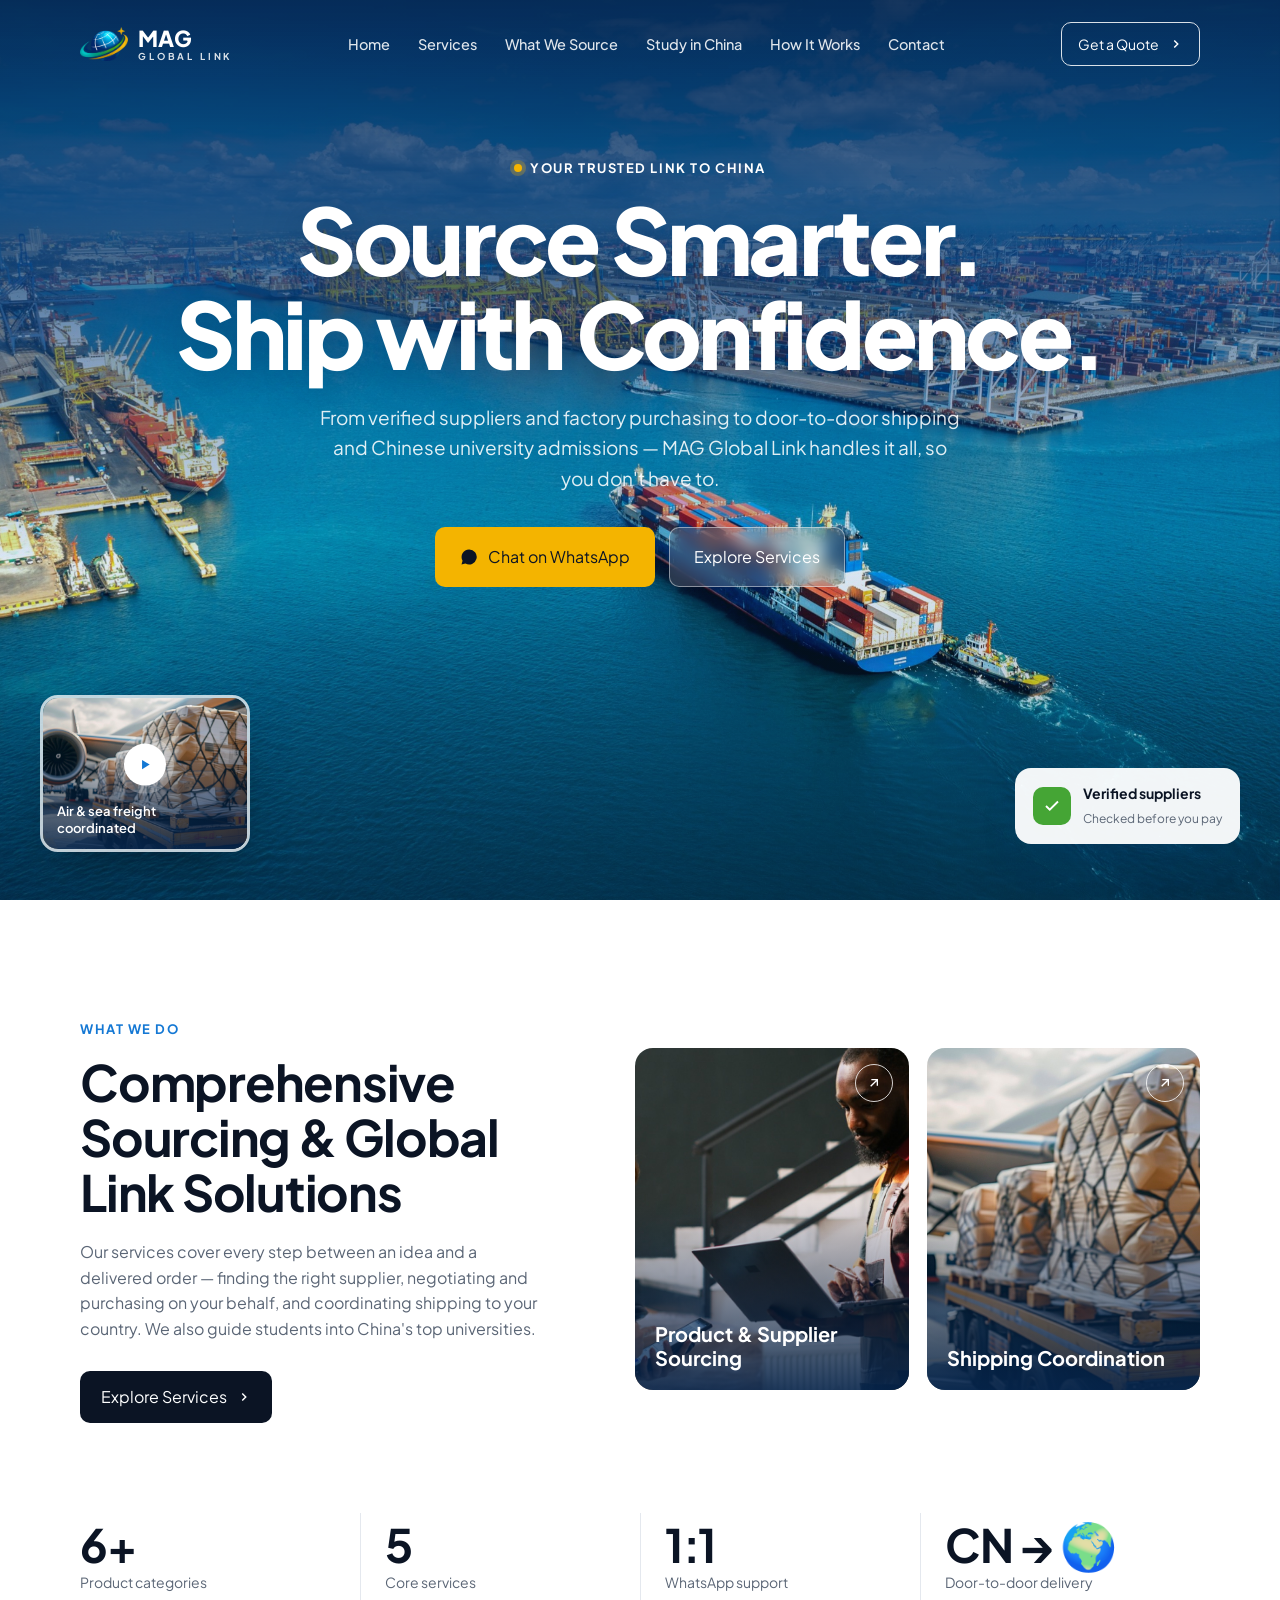
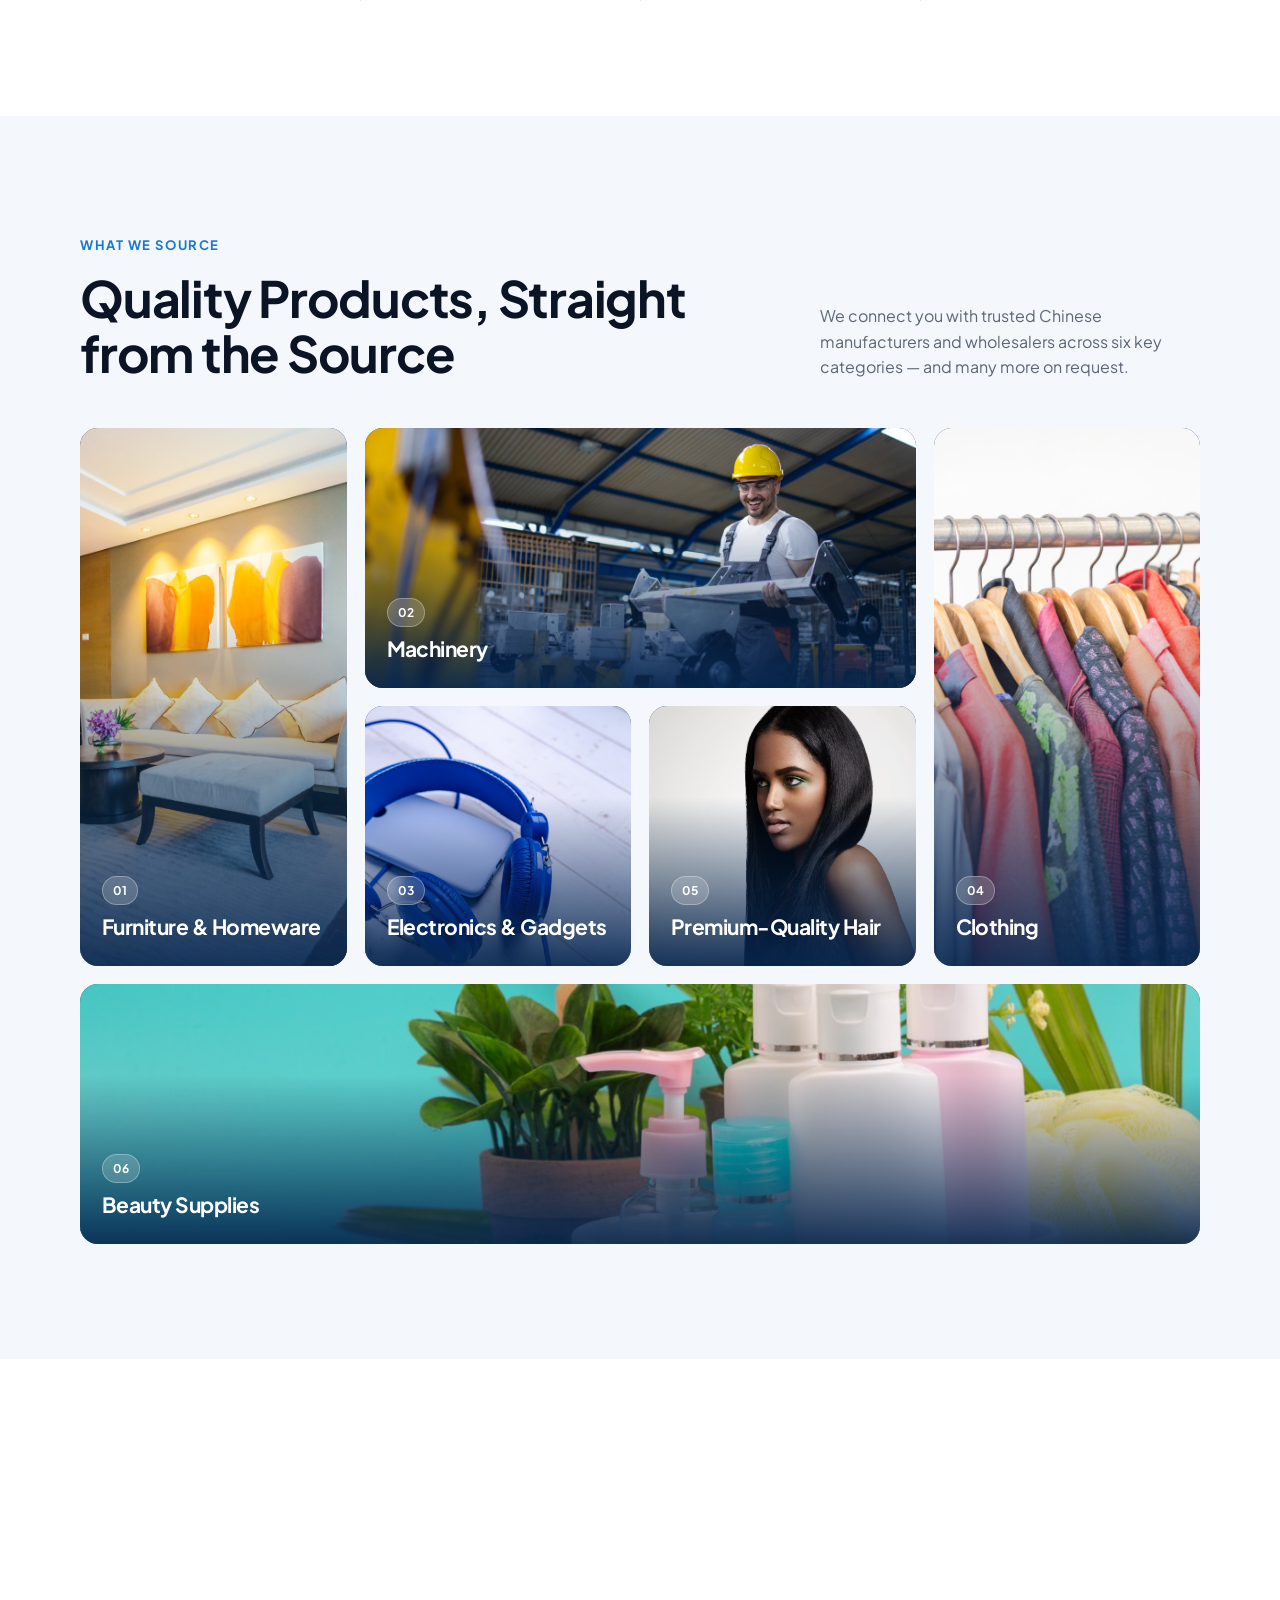
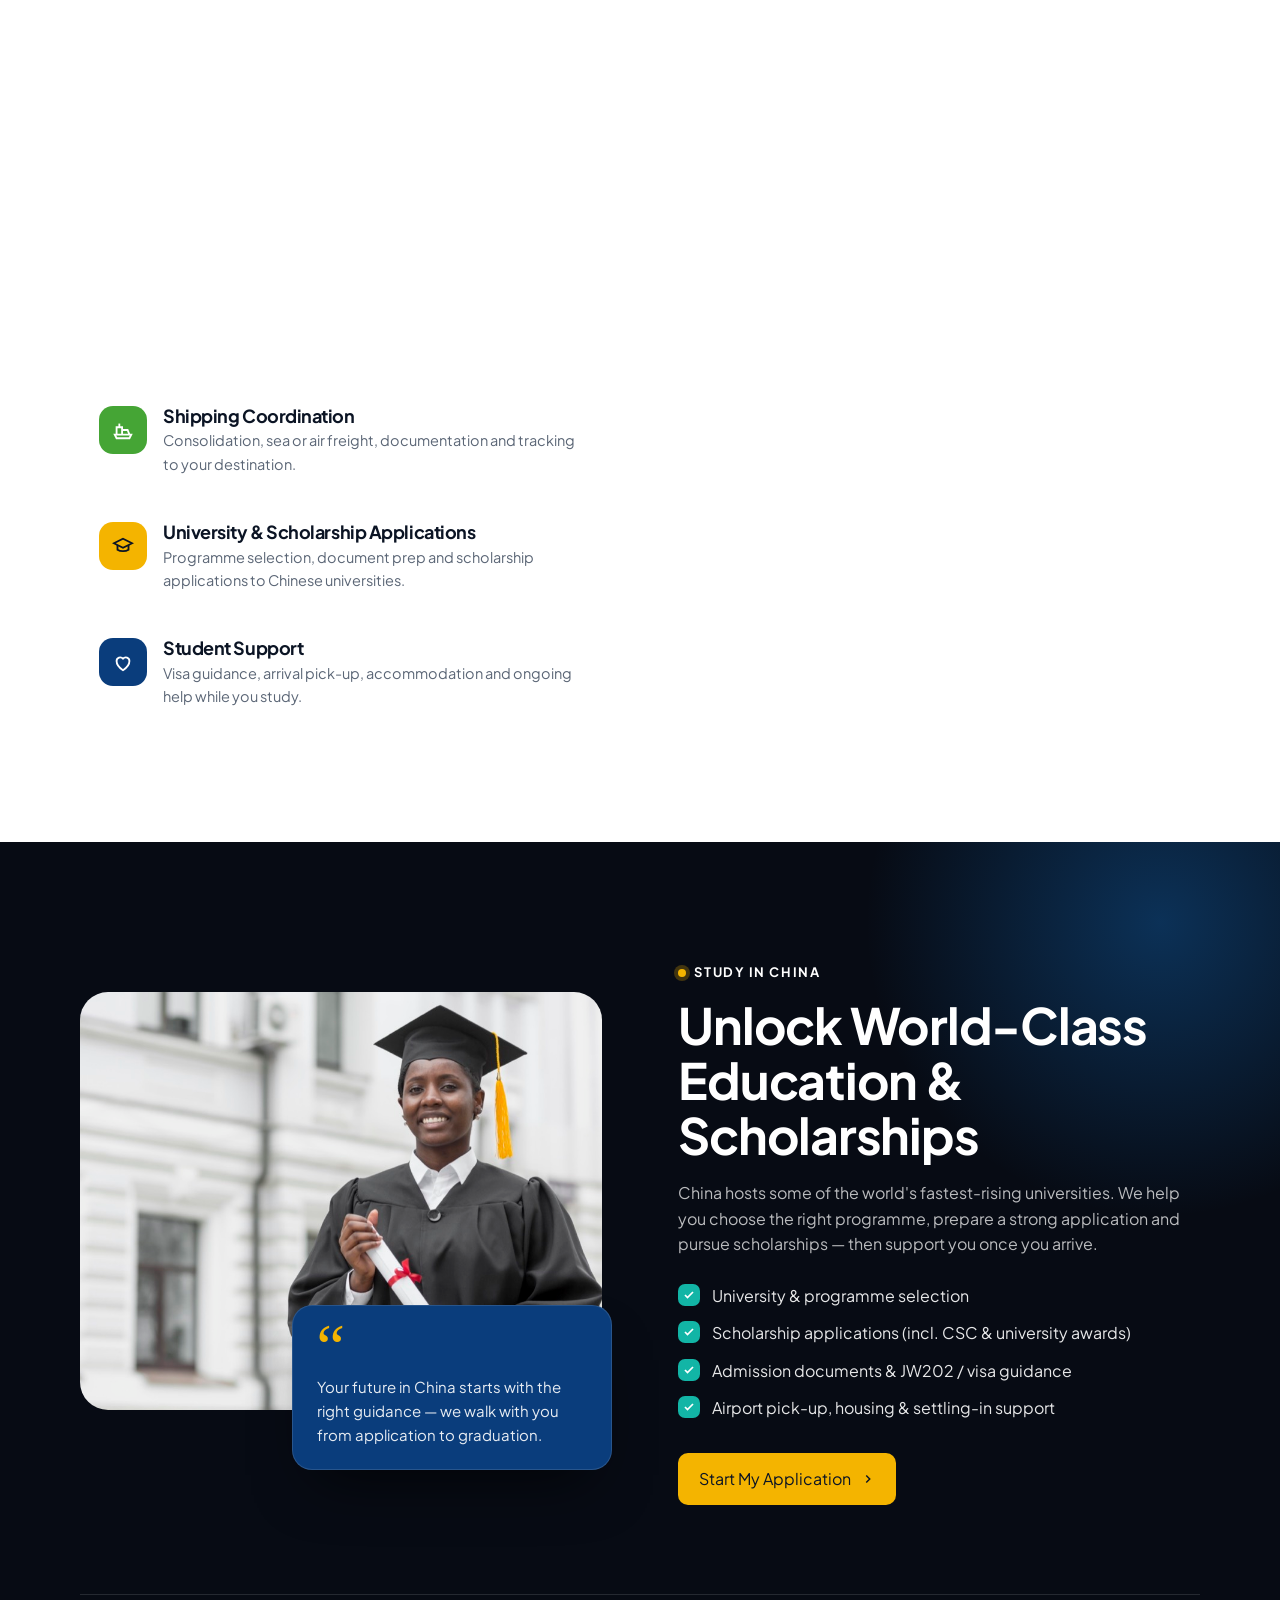
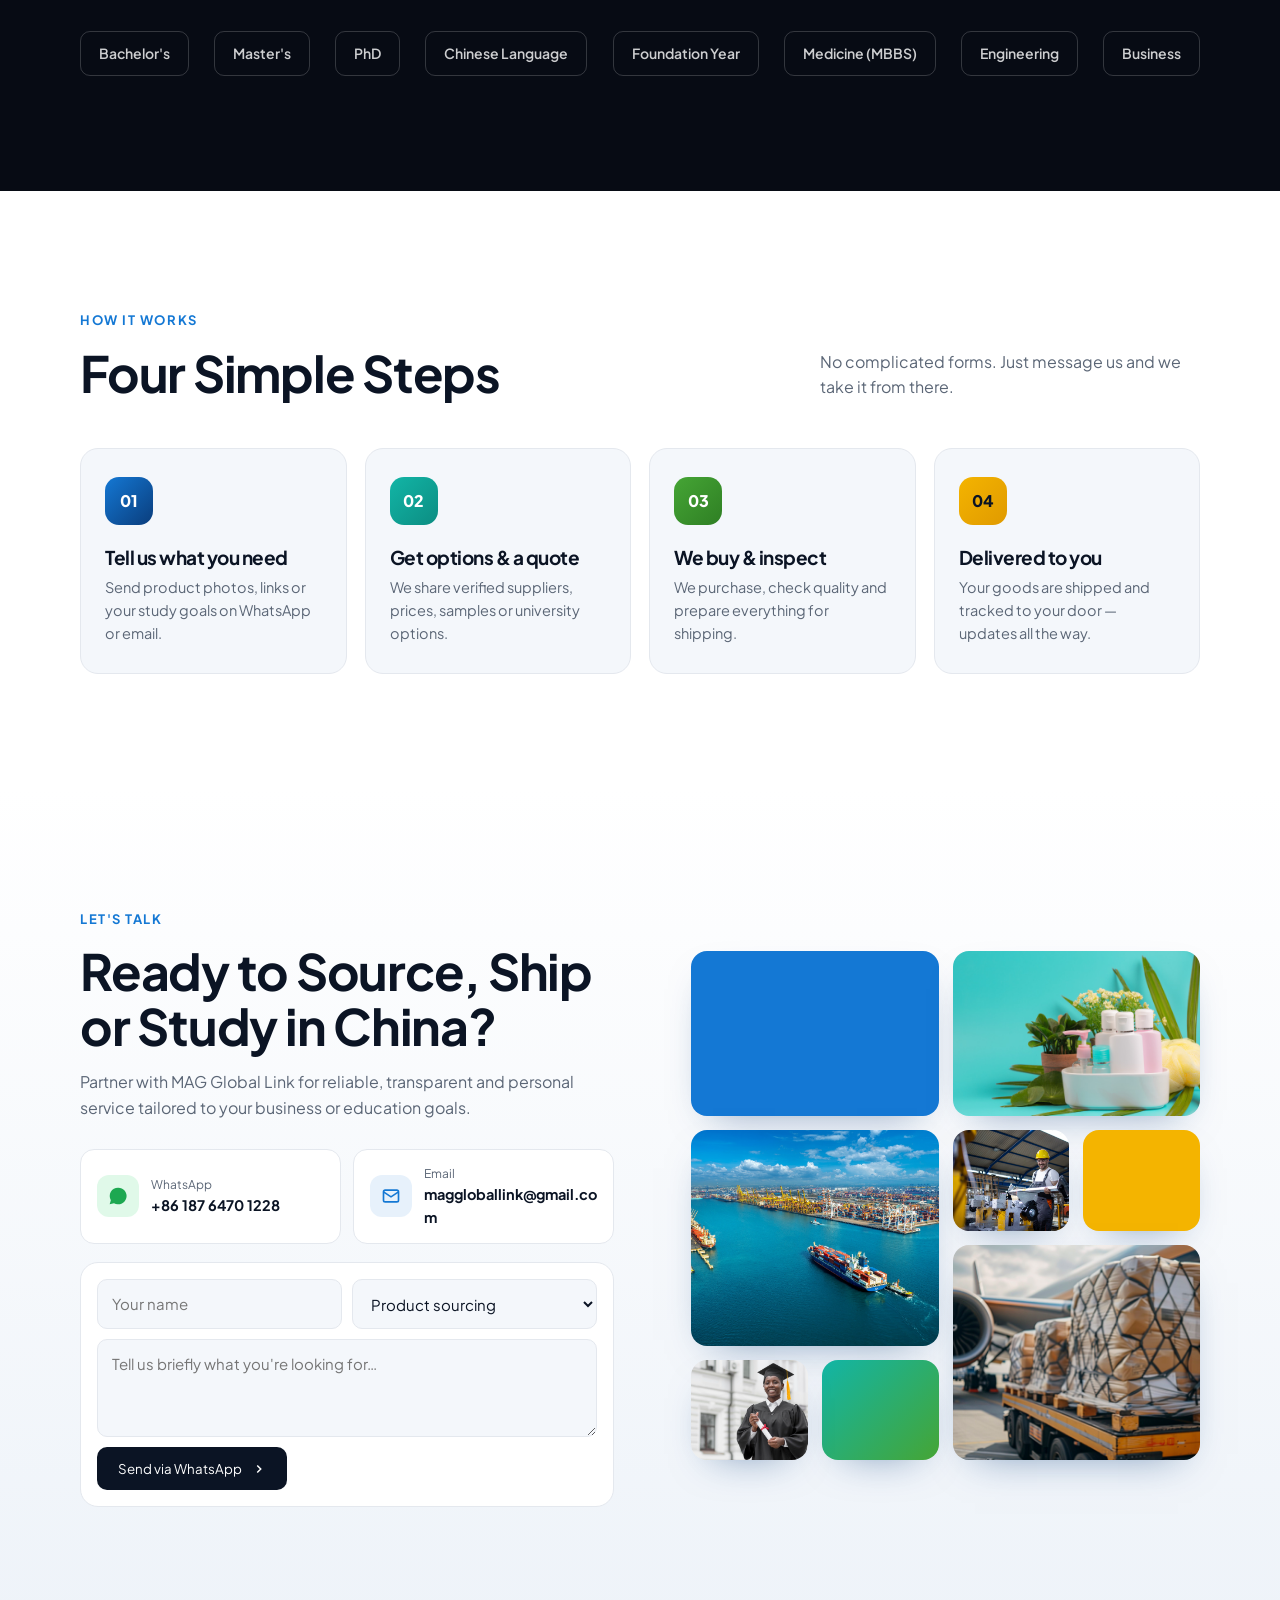
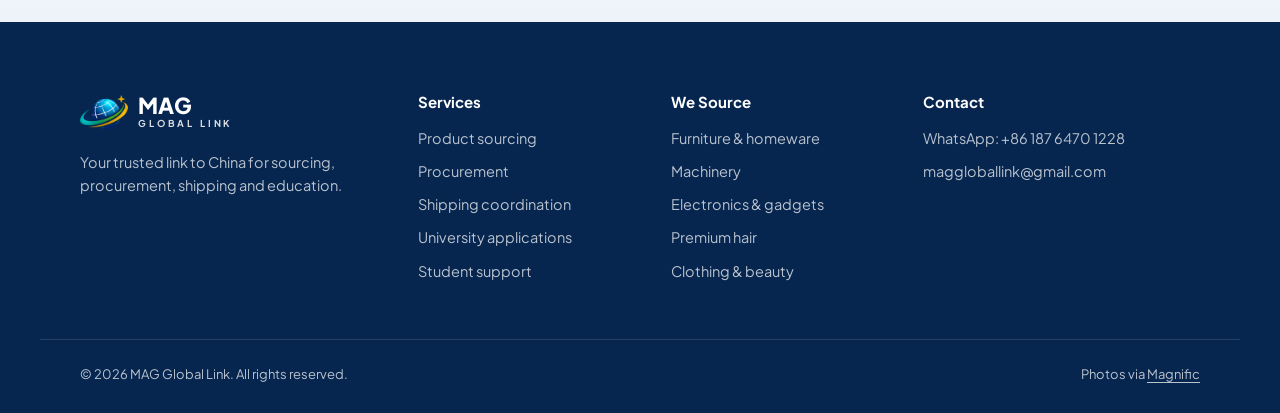
==== index.html @ 38cfd658 "Initial MAG Global Link website Responsive single-page site: hero, services, product categories, end" ====
<!DOCTYPE html>
<html lang="en">
<head>
  <meta charset="UTF-8" />
  <meta name="viewport" content="width=device-width, initial-scale=1" />
  <title>MAG Global Link | Sourcing, Shipping &amp; Study in China</title>
  <meta name="description" content="MAG Global Link is your trusted link to China — product and supplier sourcing, procurement, shipping coordination, and Chinese university &amp; scholarship applications." />
  <meta name="theme-color" content="#0A3D7C" />
  <meta property="og:title" content="MAG Global Link — Your Trusted Link to China" />
  <meta property="og:description" content="Product sourcing, procurement, shipping coordination and study-in-China support." />
  <meta property="og:image" content="assets/img/hero-port.jpg" />
  <link rel="icon" type="image/png" sizes="64x64" href="assets/img/favicon.png" />
  <link rel="icon" type="image/png" sizes="32x32" href="assets/img/favicon-32.png" />
  <link rel="apple-touch-icon" href="assets/img/apple-touch-icon.png" />
  <link rel="preconnect" href="https://fonts.googleapis.com" />
  <link rel="preconnect" href="https://fonts.gstatic.com" crossorigin />
  <link href="https://fonts.googleapis.com/css2?family=Plus+Jakarta+Sans:wght@400;500;600;700;800&display=swap" rel="stylesheet" />
  <link rel="stylesheet" href="styles.css" />
</head>
<body>

  <!-- ============ HEADER ============ -->
  <header class="header" id="header">
    <div class="container header__inner">
      <a href="#home" class="brand" aria-label="MAG Global Link home">
        <img src="assets/img/mark.png" alt="" width="48" height="34" />
        <span class="brand__text"><strong>MAG</strong><small>GLOBAL LINK</small></span>
      </a>

      <nav class="nav" id="nav" aria-label="Main">
        <a href="#home">Home</a>
        <a href="#services">Services</a>
        <a href="#sourcing">What We Source</a>
        <a href="#students">Study in China</a>
        <a href="#process">How It Works</a>
        <a href="#contact">Contact</a>
        <a href="https://wa.me/8618764701228" class="btn btn--gold nav__cta" target="_blank" rel="noopener">Get a Quote</a>
      </nav>

      <a href="https://wa.me/8618764701228" class="btn btn--outline-light header__cta" target="_blank" rel="noopener">
        Get a Quote <svg width="14" height="14" viewBox="0 0 24 24" fill="none" stroke="currentColor" stroke-width="2.5"><path d="M9 6l6 6-6 6"/></svg>
      </a>

      <button class="burger" id="burger" aria-label="Open menu" aria-expanded="false" aria-controls="nav">
        <span></span><span></span><span></span>
      </button>
    </div>
  </header>

  <main>
    <!-- ============ HERO ============ -->
    <section class="hero" id="home">
      <div class="hero__frame">
        <img class="hero__bg" src="assets/img/hero-port.jpg" alt="Aerial view of a container ship leaving a busy cargo port" fetchpriority="high" />
        <div class="hero__shade"></div>

        <div class="container hero__content">
          <span class="eyebrow eyebrow--light reveal"><i class="dot"></i> Your trusted link to China</span>
          <h1 class="hero__title reveal">Source Smarter.<br />Ship with Confidence.</h1>
          <p class="hero__lead reveal">From verified suppliers and factory purchasing to door-to-door shipping and Chinese university admissions — MAG Global Link handles it all, so you don't have to.</p>
          <div class="hero__actions reveal">
            <a href="https://wa.me/8618764701228" class="btn btn--gold btn--lg" target="_blank" rel="noopener">
              <svg width="18" height="18" viewBox="0 0 24 24" fill="currentColor"><path d="M17.5 14.4c-.3-.1-1.8-.9-2-1s-.5-.1-.7.1-.8 1-1 1.2-.4.2-.7.1a8.2 8.2 0 0 1-4-3.5c-.3-.5.3-.5.9-1.6.1-.2 0-.4 0-.5l-.9-2.2c-.2-.6-.5-.5-.7-.5h-.6a1.2 1.2 0 0 0-.9.4 3.7 3.7 0 0 0-1.1 2.7 6.5 6.5 0 0 0 1.3 3.4 14.6 14.6 0 0 0 5.6 5c2.1.9 2.9 1 4 .8a3.4 3.4 0 0 0 2.2-1.6 2.8 2.8 0 0 0 .2-1.6c-.1-.1-.3-.2-.6-.3zM12 2a10 10 0 0 0-8.6 15l-1.4 5 5.2-1.4A10 10 0 1 0 12 2z"/></svg>
              Chat on WhatsApp
            </a>
            <a href="#services" class="btn btn--glass btn--lg">Explore Services</a>
          </div>
        </div>

        <a href="#services" class="hero__float hero__float--left reveal" aria-label="Shipping coordination">
          <img src="assets/img/air-cargo.jpg" alt="" loading="lazy" />
          <span class="hero__float-play" aria-hidden="true">
            <svg width="14" height="14" viewBox="0 0 24 24" fill="currentColor"><path d="M7 4v16l13-8z"/></svg>
          </span>
          <span class="hero__float-label">Air &amp; sea freight<br />coordinated</span>
        </a>

        <div class="hero__badge reveal" aria-hidden="true">
          <span class="hero__badge-icon">
            <svg width="18" height="18" viewBox="0 0 24 24" fill="none" stroke="currentColor" stroke-width="2.5"><path d="M20 6L9 17l-5-5"/></svg>
          </span>
          <span><strong>Verified suppliers</strong><small>Checked before you pay</small></span>
        </div>
      </div>
    </section>

    <!-- ============ INTRO / SERVICES SNAPSHOT ============ -->
    <section class="section intro" id="services">
      <div class="container intro__grid">
        <div class="intro__text reveal">
          <span class="eyebrow">What we do</span>
          <h2 class="h2">Comprehensive Sourcing &amp; Global Link Solutions</h2>
          <p class="muted">Our services cover every step between an idea and a delivered order — finding the right supplier, negotiating and purchasing on your behalf, and coordinating shipping to your country. We also guide students into China's top universities.</p>
          <a href="#end-to-end" class="btn btn--dark">Explore Services
            <svg width="14" height="14" viewBox="0 0 24 24" fill="none" stroke="currentColor" stroke-width="2.5"><path d="M9 6l6 6-6 6"/></svg>
          </a>
        </div>

        <div class="intro__cards">
          <a href="#sourcing" class="img-card reveal">
            <img src="assets/img/procurement.jpg" alt="Warehouse team checking goods on shelves before shipping" loading="lazy" />
            <span class="img-card__arrow" aria-hidden="true"><svg width="16" height="16" viewBox="0 0 24 24" fill="none" stroke="currentColor" stroke-width="2"><path d="M7 17L17 7M8 7h9v9"/></svg></span>
            <span class="img-card__label">Product &amp; Supplier Sourcing</span>
          </a>
          <a href="#end-to-end" class="img-card reveal">
            <img src="assets/img/air-cargo.jpg" alt="Cargo pallets being loaded beside a cargo aircraft" loading="lazy" />
            <span class="img-card__arrow" aria-hidden="true"><svg width="16" height="16" viewBox="0 0 24 24" fill="none" stroke="currentColor" stroke-width="2"><path d="M7 17L17 7M8 7h9v9"/></svg></span>
            <span class="img-card__label">Shipping Coordination</span>
          </a>
        </div>
      </div>

      <div class="container stats">
        <div class="stat reveal"><strong>6+</strong><span>Product categories</span></div>
        <div class="stat reveal"><strong>5</strong><span>Core services</span></div>
        <div class="stat reveal"><strong>1:1</strong><span>WhatsApp support</span></div>
        <div class="stat reveal"><strong>CN&nbsp;→&nbsp;🌍</strong><span>Door-to-door delivery</span></div>
      </div>
    </section>

    <!-- ============ WHAT WE SOURCE ============ -->
    <section class="section sourcing" id="sourcing">
      <div class="container">
        <div class="section-head reveal">
          <div>
            <span class="eyebrow">What we source</span>
            <h2 class="h2">Quality Products, Straight from the Source</h2>
          </div>
          <p class="muted">We connect you with trusted Chinese manufacturers and wholesalers across six key categories — and many more on request.</p>
        </div>

        <div class="bento">
          <article class="cat cat--tall reveal">
            <img src="assets/img/furniture.jpg" alt="Modern living room with sofa and decor" loading="lazy" />
            <div class="cat__body"><span class="chip">01</span><h3>Furniture &amp; Homeware</h3><p>Sofas, beds, décor, kitchenware and full home or hotel fit-outs.</p></div>
          </article>
          <article class="cat reveal">
            <img src="assets/img/machinery.jpg" alt="Factory worker operating industrial machinery" loading="lazy" />
            <div class="cat__body"><span class="chip">02</span><h3>Machinery</h3><p>Industrial, agricultural, construction and production equipment.</p></div>
          </article>
          <article class="cat reveal">
            <img src="assets/img/electronics.jpg" alt="Blue headphones connected to a smartphone" loading="lazy" />
            <div class="cat__body"><span class="chip">03</span><h3>Electronics &amp; Gadgets</h3><p>Phones, accessories, audio, smart devices and more.</p></div>
          </article>
          <article class="cat cat--tall reveal">
            <img src="assets/img/clothing.jpg" alt="Colourful clothes hanging on a store rail" loading="lazy" />
            <div class="cat__body"><span class="chip">04</span><h3>Clothing</h3><p>Fashion, uniforms and wholesale apparel for retailers.</p></div>
          </article>
          <article class="cat reveal">
            <img src="assets/img/hair.jpg" alt="Woman with long, silky straight hair" loading="lazy" />
            <div class="cat__body"><span class="chip">05</span><h3>Premium-Quality Hair</h3><p>Bundles, wigs, closures and frontals from trusted factories.</p></div>
          </article>
          <article class="cat reveal">
            <img src="assets/img/beauty.jpg" alt="Cosmetic and skincare bottles on a teal background" loading="lazy" />
            <div class="cat__body"><span class="chip">06</span><h3>Beauty Supplies</h3><p>Skincare, cosmetics, salon tools and packaging.</p></div>
          </article>
        </div>
      </div>
    </section>

    <!-- ============ END TO END ============ -->
    <section class="section e2e" id="end-to-end">
      <div class="container e2e__grid">
        <div class="e2e__intro reveal">
          <span class="eyebrow">End-to-end</span>
          <h2 class="h2">From Factory Floor to Your Doorstep</h2>
          <p class="muted">One partner on the ground in China, managing every step and keeping you updated on WhatsApp.</p>
        </div>

        <ul class="svc-list">
          <li class="svc reveal">
            <span class="svc__icon svc__icon--blue"><svg viewBox="0 0 24 24" fill="none" stroke="currentColor" stroke-width="2"><circle cx="11" cy="11" r="7"/><path d="M21 21l-4.3-4.3"/></svg></span>
            <div><h3>Product &amp; Supplier Sourcing</h3><p>We find, compare and verify suppliers so you get the right product at the right price.</p></div>
          </li>
          <li class="svc reveal">
            <span class="svc__icon svc__icon--teal"><svg viewBox="0 0 24 24" fill="none" stroke="currentColor" stroke-width="2"><path d="M6 6h15l-1.5 9h-12z"/><path d="M6 6L5 3H2"/><circle cx="9" cy="20" r="1.5"/><circle cx="18" cy="20" r="1.5"/></svg></span>
            <div><h3>Procurement &amp; Purchasing</h3><p>Negotiation, secure payments to suppliers, sample checks and quality inspection.</p></div>
          </li>
          <li class="svc reveal">
            <span class="svc__icon svc__icon--green"><svg viewBox="0 0 24 24" fill="none" stroke="currentColor" stroke-width="2"><path d="M3 17h18l-2 4H5z"/><path d="M5 17V9h6v8M11 12h6l2 5"/><path d="M8 9V5"/></svg></span>
            <div><h3>Shipping Coordination</h3><p>Consolidation, sea or air freight, documentation and tracking to your destination.</p></div>
          </li>
          <li class="svc reveal">
            <span class="svc__icon svc__icon--gold"><svg viewBox="0 0 24 24" fill="none" stroke="currentColor" stroke-width="2"><path d="M2 9l10-5 10 5-10 5z"/><path d="M6 11v5c3 2 9 2 12 0v-5"/></svg></span>
            <div><h3>University &amp; Scholarship Applications</h3><p>Programme selection, document prep and scholarship applications to Chinese universities.</p></div>
          </li>
          <li class="svc reveal">
            <span class="svc__icon svc__icon--navy"><svg viewBox="0 0 24 24" fill="none" stroke="currentColor" stroke-width="2"><path d="M12 21s-7-4.4-7-10a4 4 0 0 1 7-2.6A4 4 0 0 1 19 11c0 5.6-7 10-7 10z"/></svg></span>
            <div><h3>Student Support</h3><p>Visa guidance, arrival pick-up, accommodation and ongoing help while you study.</p></div>
          </li>
        </ul>

        <div class="e2e__visual reveal">
          <div class="e2e__photos">
            <img src="assets/img/hero-port.jpg" alt="Container ship at port" loading="lazy" />
            <img src="assets/img/procurement.jpg" alt="Warehouse quality inspection" loading="lazy" />
          </div>
          <div class="tracker" aria-label="Example order progress">
            <div class="tracker__head">
              <span class="tracker__tag">Order #MAG-2048</span>
              <span class="tracker__live"><i></i> Live</span>
            </div>
            <p class="tracker__item">Hair bundles · 200 pcs</p>
            <ol class="tracker__steps">
              <li class="done">Supplier verified</li>
              <li class="done">Samples approved</li>
              <li class="done">Payment &amp; purchase</li>
              <li class="active">In transit — sea freight</li>
              <li>Delivered</li>
            </ol>
          </div>
        </div>
      </div>
    </section>

    <!-- ============ STUDY IN CHINA (DARK) ============ -->
    <section class="section students" id="students">
      <div class="container students__grid">
        <div class="students__media reveal">
          <img class="students__main" src="assets/img/graduate.jpg" alt="Smiling graduate in cap and gown holding a diploma" loading="lazy" />
          <div class="students__quote">
            <span class="students__quote-mark" aria-hidden="true">“</span>
            <p>Your future in China starts with the right guidance — we walk with you from application to graduation.</p>
          </div>
        </div>

        <div class="students__text reveal">
          <span class="eyebrow eyebrow--light"><i class="dot dot--gold"></i> Study in China</span>
          <h2 class="h2 h2--light">Unlock World-Class Education &amp; Scholarships</h2>
          <p class="muted-light">China hosts some of the world's fastest-rising universities. We help you choose the right programme, prepare a strong application and pursue scholarships — then support you once you arrive.</p>
          <ul class="checks">
            <li>University &amp; programme selection</li>
            <li>Scholarship applications (incl. CSC &amp; university awards)</li>
            <li>Admission documents &amp; JW202 / visa guidance</li>
            <li>Airport pick-up, housing &amp; settling-in support</li>
          </ul>
          <a href="https://wa.me/8618764701228?text=Hello%20MAG%20Global%20Link%2C%20I%27m%20interested%20in%20studying%20in%20China." class="btn btn--gold" target="_blank" rel="noopener">Start My Application
            <svg width="14" height="14" viewBox="0 0 24 24" fill="none" stroke="currentColor" stroke-width="2.5"><path d="M9 6l6 6-6 6"/></svg>
          </a>
        </div>
      </div>

      <div class="container">
        <ul class="ticker" aria-label="Programmes we support">
          <li>Bachelor's</li><li>Master's</li><li>PhD</li><li>Chinese Language</li><li>Foundation Year</li><li>Medicine (MBBS)</li><li>Engineering</li><li>Business</li>
        </ul>
      </div>
    </section>

    <!-- ============ PROCESS ============ -->
    <section class="section process" id="process">
      <div class="container">
        <div class="section-head reveal">
          <div>
            <span class="eyebrow">How it works</span>
            <h2 class="h2">Four Simple Steps</h2>
          </div>
          <p class="muted">No complicated forms. Just message us and we take it from there.</p>
        </div>
        <ol class="steps">
          <li class="step reveal"><span class="step__n">01</span><h3>Tell us what you need</h3><p>Send product photos, links or your study goals on WhatsApp or email.</p></li>
          <li class="step reveal"><span class="step__n">02</span><h3>Get options &amp; a quote</h3><p>We share verified suppliers, prices, samples or university options.</p></li>
          <li class="step reveal"><span class="step__n">03</span><h3>We buy &amp; inspect</h3><p>We purchase, check quality and prepare everything for shipping.</p></li>
          <li class="step reveal"><span class="step__n">04</span><h3>Delivered to you</h3><p>Your goods are shipped and tracked to your door — updates all the way.</p></li>
        </ol>
      </div>
    </section>

    <!-- ============ CTA ============ -->
    <section class="section cta" id="contact">
      <div class="container cta__grid">
        <div class="cta__text reveal">
          <span class="eyebrow">Let's talk</span>
          <h2 class="h2">Ready to Source, Ship or Study in China?</h2>
          <p class="muted">Partner with MAG Global Link for reliable, transparent and personal service tailored to your business or education goals.</p>

          <div class="contact-cards">
            <a class="contact-card" href="https://wa.me/8618764701228" target="_blank" rel="noopener">
              <span class="contact-card__icon contact-card__icon--wa"><svg width="20" height="20" viewBox="0 0 24 24" fill="currentColor"><path d="M17.5 14.4c-.3-.1-1.8-.9-2-1s-.5-.1-.7.1-.8 1-1 1.2-.4.2-.7.1a8.2 8.2 0 0 1-4-3.5c-.3-.5.3-.5.9-1.6.1-.2 0-.4 0-.5l-.9-2.2c-.2-.6-.5-.5-.7-.5h-.6a1.2 1.2 0 0 0-.9.4 3.7 3.7 0 0 0-1.1 2.7 6.5 6.5 0 0 0 1.3 3.4 14.6 14.6 0 0 0 5.6 5c2.1.9 2.9 1 4 .8a3.4 3.4 0 0 0 2.2-1.6 2.8 2.8 0 0 0 .2-1.6c-.1-.1-.3-.2-.6-.3zM12 2a10 10 0 0 0-8.6 15l-1.4 5 5.2-1.4A10 10 0 1 0 12 2z"/></svg></span>
              <span><small>WhatsApp</small><strong>+86 187 6470 1228</strong></span>
            </a>
            <a class="contact-card" href="mailto:maggloballink@gmail.com">
              <span class="contact-card__icon"><svg width="20" height="20" viewBox="0 0 24 24" fill="none" stroke="currentColor" stroke-width="2"><rect x="3" y="5" width="18" height="14" rx="2"/><path d="M3 7l9 6 9-6"/></svg></span>
              <span><small>Email</small><strong>maggloballink@gmail.com</strong></span>
            </a>
          </div>

          <form class="quick-form" id="quickForm">
            <label class="sr-only" for="qfName">Your name</label>
            <input id="qfName" name="name" type="text" placeholder="Your name" required />
            <label class="sr-only" for="qfNeed">What do you need?</label>
            <select id="qfNeed" name="need">
              <option>Product sourcing</option>
              <option>Procurement &amp; purchasing</option>
              <option>Shipping coordination</option>
              <option>University / scholarship application</option>
              <option>Student support</option>
            </select>
            <label class="sr-only" for="qfMsg">Message</label>
            <textarea id="qfMsg" name="message" rows="3" placeholder="Tell us briefly what you're looking for…"></textarea>
            <button class="btn btn--dark" type="submit">Send via WhatsApp
              <svg width="14" height="14" viewBox="0 0 24 24" fill="none" stroke="currentColor" stroke-width="2.5"><path d="M9 6l6 6-6 6"/></svg>
            </button>
          </form>
        </div>

        <div class="mosaic reveal" aria-hidden="true">
          <span class="tile tile--blue m1"></span>
          <img class="tile m2" src="assets/img/beauty.jpg" alt="" loading="lazy" />
          <img class="tile m3" src="assets/img/hero-port.jpg" alt="" loading="lazy" />
          <img class="tile m4" src="assets/img/machinery.jpg" alt="" loading="lazy" />
          <span class="tile tile--gold m5"></span>
          <img class="tile m6" src="assets/img/air-cargo.jpg" alt="" loading="lazy" />
          <span class="tile tile--teal m7"></span>
          <img class="tile m8" src="assets/img/graduate.jpg" alt="" loading="lazy" />
        </div>
      </div>
    </section>
  </main>

  <!-- ============ FOOTER ============ -->
  <footer class="footer">
    <div class="container footer__grid">
      <div class="footer__brand">
        <a href="#home" class="brand brand--light">
          <img src="assets/img/mark.png" alt="" width="48" height="34" />
          <span class="brand__text"><strong>MAG</strong><small>GLOBAL LINK</small></span>
        </a>
        <p>Your trusted link to China for sourcing, procurement, shipping and education.</p>
      </div>
      <div>
        <h4>Services</h4>
        <ul>
          <li><a href="#sourcing">Product sourcing</a></li>
          <li><a href="#end-to-end">Procurement</a></li>
          <li><a href="#end-to-end">Shipping coordination</a></li>
          <li><a href="#students">University applications</a></li>
          <li><a href="#students">Student support</a></li>
        </ul>
      </div>
      <div>
        <h4>We Source</h4>
        <ul>
          <li>Furniture &amp; homeware</li>
          <li>Machinery</li>
          <li>Electronics &amp; gadgets</li>
          <li>Premium hair</li>
          <li>Clothing &amp; beauty</li>
        </ul>
      </div>
      <div>
        <h4>Contact</h4>
        <ul>
          <li><a href="https://wa.me/8618764701228" target="_blank" rel="noopener">WhatsApp: +86 187 6470 1228</a></li>
          <li><a href="mailto:maggloballink@gmail.com">maggloballink@gmail.com</a></li>
        </ul>
      </div>
    </div>
    <div class="container footer__bottom">
      <span>© <span id="year">2026</span> MAG Global Link. All rights reserved.</span>
      <span>Photos via <a href="https://www.magnific.com" target="_blank" rel="noopener">Magnific</a></span>
    </div>
  </footer>

  <!-- Floating WhatsApp -->
  <a href="https://wa.me/8618764701228" class="wa-float" target="_blank" rel="noopener" aria-label="Chat with us on WhatsApp">
    <svg xmlns="http://www.w3.org/2000/svg" class="wa-float__logo" aria-hidden="true" viewBox="-1 -1 26 26">
      <path fill="#25D366" stroke="#25D366" stroke-width="1.6" stroke-linejoin="round" d="M20.464 3.488A11.815 11.815 0 0 0 12.05 0C5.495 0 .16 5.335.157 11.892c0 2.096.547 4.142 1.588 5.945L.057 24l6.305-1.654a11.882 11.882 0 0 0 5.683 1.448h.005c6.554 0 11.89-5.335 11.893-11.893a11.821 11.821 0 0 0-3.48-8.413Z"/>
      <path fill="#FFFFFF" d="M17.472 14.382c-.297-.149-1.758-.867-2.03-.967-.273-.099-.471-.148-.67.15-.197.297-.767.966-.94 1.164-.173.199-.347.223-.644.075-.297-.15-1.255-.463-2.39-1.475-.883-.788-1.48-1.761-1.653-2.059-.173-.297-.018-.458.13-.606.134-.133.298-.347.446-.52.149-.174.198-.298.298-.497.099-.198.05-.371-.025-.52-.075-.149-.669-1.612-.916-2.207-.242-.579-.487-.5-.669-.51-.173-.008-.371-.01-.57-.01-.198 0-.52.074-.792.372-.272.297-1.04 1.016-1.04 2.479 0 1.462 1.065 2.875 1.213 3.074.149.198 2.096 3.2 5.077 4.487.709.306 1.262.489 1.694.625.712.227 1.36.195 1.871.118.571-.085 1.758-.719 2.006-1.413.248-.694.248-1.289.173-1.413-.074-.124-.272-.198-.57-.347m-5.421 7.403h-.004a9.87 9.87 0 0 1-5.031-1.378l-.361-.214-3.741.982.998-3.648-.235-.374a9.86 9.86 0 0 1-1.51-5.26c.001-5.45 4.436-9.884 9.888-9.884 2.64 0 5.122 1.03 6.988 2.898a9.825 9.825 0 0 1 2.893 6.994c-.003 5.45-4.437 9.884-9.885 9.884m8.413-18.297A11.815 11.815 0 0 0 12.05 0C5.495 0 .16 5.335.157 11.892c0 2.096.547 4.142 1.588 5.945L.057 24l6.305-1.654a11.882 11.882 0 0 0 5.683 1.448h.005c6.554 0 11.89-5.335 11.893-11.893a11.821 11.821 0 0 0-3.48-8.413Z"/>
    </svg>
  </a>

  <script src="script.js"></script>
</body>
</html>
---- styles.css ----
/* ============================================================
   MAG Global Link — brand tokens pulled from the logo
   ============================================================ */
:root {
  --navy: #0A3D7C;
  --navy-deep: #06264F;
  --blue: #1478D4;
  --sky: #2BA3E8;
  --teal: #12B5A6;
  --green: #45A535;
  --gold: #F4B400;
  --gold-deep: #E09A00;
  --ink: #0B1424;
  --text: #1C2534;
  --muted: #5B6676;
  --line: #E4E8EE;
  --bg: #FFFFFF;
  --bg-soft: #F4F7FB;
  --dark: #070B14;

  --radius-sm: 10px;
  --radius: 18px;
  --radius-lg: 28px;
  --shadow: 0 18px 50px -20px rgba(10, 61, 124, .35);
  --container: 1200px;
  --gutter: clamp(16px, 4vw, 40px);
  --ease: cubic-bezier(.2, .7, .2, 1);
}

*, *::before, *::after { box-sizing: border-box; }
html { scroll-behavior: smooth; -webkit-text-size-adjust: 100%; }
body {
  margin: 0;
  font-family: "Plus Jakarta Sans", system-ui, -apple-system, "Segoe UI", sans-serif;
  color: var(--text);
  background: var(--bg);
  line-height: 1.6;
  overflow-x: hidden;
}
img { max-width: 100%; display: block; }
a { color: inherit; text-decoration: none; }
h1, h2, h3, h4 { margin: 0; color: var(--ink); line-height: 1.1; letter-spacing: -.025em; }
p { margin: 0; }
ul, ol { margin: 0; padding: 0; list-style: none; }

.container { width: 100%; max-width: var(--container); margin: 0 auto; padding: 0 var(--gutter); }
.section { padding: clamp(64px, 9vw, 120px) 0; }
.sr-only { position: absolute; width: 1px; height: 1px; padding: 0; margin: -1px; overflow: hidden; clip: rect(0 0 0 0); border: 0; }

.h2 { font-size: clamp(30px, 4.2vw, 50px); font-weight: 700; }
.h2--light { color: #fff; }
.muted { color: var(--muted); font-size: 16px; }
.muted-light { color: rgba(255,255,255,.72); font-size: 16px; }

.eyebrow {
  display: inline-flex; align-items: center; gap: 8px;
  font-size: 13px; font-weight: 700; letter-spacing: .12em; text-transform: uppercase;
  color: var(--blue); margin-bottom: 14px;
}
.eyebrow--light { color: #fff; }
.dot { width: 8px; height: 8px; border-radius: 50%; background: var(--gold); box-shadow: 0 0 0 4px rgba(244,180,0,.25); }
.dot--gold { background: var(--gold); }

/* ---------- Buttons ---------- */
.btn {
  display: inline-flex; align-items: center; justify-content: center; gap: 10px;
  padding: 12px 20px; border-radius: 10px; border: 1.5px solid transparent;
  font: 600 15px/1 inherit; font-family: inherit; cursor: pointer;
  transition: transform .25s var(--ease), background .25s, color .25s, border-color .25s, box-shadow .25s;
  white-space: nowrap;
}
.btn:hover { transform: translateY(-2px); }
.btn--lg { padding: 16px 24px; font-size: 16px; }
.btn--dark { background: var(--ink); color: #fff; }
.btn--dark:hover { background: var(--navy); box-shadow: var(--shadow); }
.btn--gold { background: var(--gold); color: var(--ink); }
.btn--gold:hover { background: #FFC21A; box-shadow: 0 14px 30px -12px rgba(244,180,0,.7); }
.btn--glass { background: rgba(255,255,255,.14); color: #fff; border-color: rgba(255,255,255,.45); backdrop-filter: blur(8px); }
.btn--glass:hover { background: rgba(255,255,255,.26); }
.btn--outline-light { border-color: rgba(255,255,255,.85); color: #fff; padding: 10px 16px; font-size: 14px; }
.btn--outline-light:hover { background: #fff; color: var(--navy); }

/* ---------- Header ---------- */
.header {
  position: fixed; inset: 0 0 auto 0; z-index: 50;
  padding: 22px 0;
  transition: background .35s, padding .35s, box-shadow .35s;
}
.header__inner { display: flex; align-items: center; gap: 24px; }
.header.is-scrolled {
  background: rgba(255,255,255,.92); backdrop-filter: blur(14px);
  padding: 12px 0; box-shadow: 0 6px 30px -18px rgba(11,20,36,.35);
}
.brand { display: inline-flex; align-items: center; gap: 10px; flex-shrink: 0; }
.brand img { width: 48px; height: auto; }
.brand__text { display: flex; flex-direction: column; line-height: 1; color: #fff; transition: color .35s; }
.brand__text strong { font-size: 22px; font-weight: 800; letter-spacing: .02em; }
.brand__text small { font-size: 9.5px; font-weight: 700; letter-spacing: .3em; margin-top: 3px; opacity: .85; }
.header.is-scrolled .brand__text { color: var(--navy); }
.header.is-scrolled .brand__text small { color: #6B7280; opacity: 1; }

.nav { display: flex; align-items: center; gap: 28px; margin: 0 auto; }
.nav a { color: rgba(255,255,255,.88); font-size: 14.5px; font-weight: 500; position: relative; transition: color .25s; }
.nav a:not(.btn)::after {
  content: ""; position: absolute; left: 0; bottom: -6px; height: 2px; width: 100%;
  background: var(--gold); transform: scaleX(0); transform-origin: left; transition: transform .3s var(--ease);
}
.nav a:not(.btn):hover::after { transform: scaleX(1); }
.nav a:hover { color: #fff; }
.header.is-scrolled .nav a:not(.btn) { color: var(--text); }
.header.is-scrolled .header__cta { border-color: var(--navy); color: var(--navy); }
.header.is-scrolled .header__cta:hover { background: var(--navy); color: #fff; }
.nav__cta { display: none; }

.burger {
  display: none; width: 44px; height: 44px; border-radius: 12px; margin-left: auto;
  background: rgba(255,255,255,.16); border: 1px solid rgba(255,255,255,.35);
  flex-direction: column; justify-content: center; align-items: center; gap: 5px; cursor: pointer;
}
.burger span { display: block; width: 20px; height: 2px; background: #fff; border-radius: 2px; transition: transform .3s, opacity .3s, background .3s; }
.header.is-scrolled .burger { background: var(--bg-soft); border-color: var(--line); }
.header.is-scrolled .burger span { background: var(--ink); }
.burger[aria-expanded="true"] span:nth-child(1) { transform: translateY(7px) rotate(45deg); }
.burger[aria-expanded="true"] span:nth-child(2) { opacity: 0; }
.burger[aria-expanded="true"] span:nth-child(3) { transform: translateY(-7px) rotate(-45deg); }

/* ---------- Hero ---------- */
.hero { padding: 0; }
.hero__frame {
  position: relative; min-height: min(100svh, 920px);
  display: flex; align-items: flex-start; overflow: hidden;
  background: var(--navy);
}
.hero__bg {
  position: absolute; inset: 0; width: 100%; height: 100%; object-fit: cover; object-position: center 65%;
  animation: heroZoom 18s var(--ease) both;
}
.hero__shade {
  position: absolute; inset: 0;
  background:
    linear-gradient(180deg, rgba(6,38,79,.92) 0%, rgba(10,61,124,.62) 32%, rgba(20,120,212,.12) 62%, rgba(6,38,79,.45) 100%);
}
.hero__content { position: relative; z-index: 2; text-align: center; padding-top: clamp(130px, 17vh, 180px); padding-bottom: 220px; }
.hero__title { color: #fff; font-size: clamp(40px, 7.4vw, 92px); font-weight: 800; letter-spacing: -.04em; line-height: 1.02; text-shadow: 0 10px 40px rgba(6,38,79,.35); }
.hero__lead { color: rgba(255,255,255,.88); font-size: clamp(16px, 1.6vw, 19px); max-width: 640px; margin: 22px auto 0; }
.hero__actions { display: flex; flex-wrap: wrap; gap: 14px; justify-content: center; margin-top: 34px; }

.hero__float {
  position: absolute; z-index: 3; left: var(--gutter); bottom: 48px;
  width: 210px; aspect-ratio: 4/3; border-radius: var(--radius); overflow: hidden;
  border: 3px solid rgba(255,255,255,.75); box-shadow: 0 20px 50px -18px rgba(0,0,0,.5);
}
.hero__float img { width: 100%; height: 100%; object-fit: cover; transition: transform .6s var(--ease); }
.hero__float:hover img { transform: scale(1.08); }
.hero__float::after { content: ""; position: absolute; inset: 0; background: linear-gradient(180deg, transparent 30%, rgba(6,38,79,.85)); }
.hero__float-play {
  position: absolute; z-index: 2; top: 50%; left: 50%; transform: translate(-50%, -70%);
  width: 42px; height: 42px; border-radius: 50%; background: #fff; color: var(--blue);
  display: grid; place-items: center; box-shadow: 0 0 0 8px rgba(255,255,255,.25);
  animation: pulse 2.4s infinite;
}
.hero__float-label { position: absolute; z-index: 2; left: 14px; bottom: 12px; color: #fff; font-size: 13px; font-weight: 600; line-height: 1.3; }

.hero__badge {
  position: absolute; z-index: 3; right: var(--gutter); bottom: 56px;
  display: flex; align-items: center; gap: 12px; padding: 14px 18px; border-radius: 16px;
  background: rgba(255,255,255,.95); box-shadow: var(--shadow);
}
.hero__badge-icon { width: 38px; height: 38px; border-radius: 10px; background: var(--green); color: #fff; display: grid; place-items: center; }
.hero__badge strong { display: block; font-size: 14px; color: var(--ink); }
.hero__badge small { font-size: 12px; color: var(--muted); }

/* ---------- Intro ---------- */
.intro__grid { display: grid; grid-template-columns: 1fr 1.15fr; gap: clamp(32px, 5vw, 72px); align-items: center; }
.intro__text .h2 { margin-bottom: 20px; }
.intro__text .muted { margin-bottom: 30px; max-width: 460px; }
.intro__cards { display: grid; grid-template-columns: 1fr 1fr; gap: 18px; }

.img-card {
  position: relative; display: block; border-radius: var(--radius); overflow: hidden;
  aspect-ratio: 4/5; background: var(--bg-soft);
}
.img-card img { width: 100%; height: 100%; object-fit: cover; transition: transform .7s var(--ease); }
.img-card::after { content: ""; position: absolute; inset: 0; background: linear-gradient(180deg, transparent 45%, rgba(6,38,79,.88)); }
.img-card:hover img { transform: scale(1.07); }
.img-card__arrow {
  position: absolute; z-index: 2; top: 16px; right: 16px; width: 38px; height: 38px; border-radius: 50%;
  border: 1.5px solid rgba(255,255,255,.8); color: #fff; display: grid; place-items: center;
  transition: background .3s, color .3s, transform .3s var(--ease);
}
.img-card:hover .img-card__arrow { background: var(--gold); border-color: var(--gold); color: var(--ink); transform: rotate(45deg); }
.img-card__label { position: absolute; z-index: 2; left: 20px; right: 20px; bottom: 20px; color: #fff; font-size: 20px; font-weight: 700; line-height: 1.2; }

.stats { display: grid; grid-template-columns: repeat(4, 1fr); margin-top: clamp(56px, 7vw, 90px); }
.stat { padding: 6px 24px; border-left: 1px solid var(--line); }
.stat:first-child { border-left: 0; padding-left: 0; }
.stat strong { display: block; font-size: clamp(32px, 3.6vw, 46px); font-weight: 700; color: var(--ink); letter-spacing: -.03em; line-height: 1.1; }
.stat span { color: var(--muted); font-size: 14px; }

/* ---------- Sourcing bento ---------- */
.sourcing { background: var(--bg-soft); }
.section-head { display: flex; justify-content: space-between; align-items: flex-end; gap: 32px; margin-bottom: 48px; }
.section-head .h2 { max-width: 620px; }
.section-head > .muted { max-width: 380px; }

.bento { display: grid; grid-template-columns: repeat(4, 1fr); grid-auto-rows: 260px; gap: 18px; }
.cat { position: relative; border-radius: var(--radius); overflow: hidden; background: var(--navy); isolation: isolate; }
.cat--tall { grid-row: span 2; }
.cat img { position: absolute; inset: 0; width: 100%; height: 100%; object-fit: cover; z-index: -2; transition: transform .8s var(--ease); }
.cat::before { content: ""; position: absolute; inset: 0; z-index: -1; background: linear-gradient(180deg, rgba(6,38,79,0) 35%, rgba(6,38,79,.92) 100%); transition: background .4s; }
.cat:hover img { transform: scale(1.08); }
.cat:hover::before { background: linear-gradient(180deg, rgba(10,61,124,.25) 0%, rgba(6,38,79,.95) 100%); }
.cat__body { position: absolute; left: 0; right: 0; bottom: 0; padding: 22px; color: #fff; }
.cat__body h3 { color: #fff; font-size: 21px; margin: 10px 0 6px; }
.cat__body p { font-size: 14px; color: rgba(255,255,255,.8); max-height: 0; opacity: 0; overflow: hidden; transition: max-height .45s var(--ease), opacity .35s; }
.cat:hover .cat__body p, .cat:focus-within .cat__body p { max-height: 80px; opacity: 1; }
.chip { display: inline-block; padding: 4px 10px; border-radius: 999px; font-size: 12px; font-weight: 700; background: rgba(255,255,255,.18); backdrop-filter: blur(6px); border: 1px solid rgba(255,255,255,.3); }

/* bento placement (desktop) */
.bento .cat:nth-child(1) { grid-column: 1; grid-row: 1 / span 2; }
.bento .cat:nth-child(2) { grid-column: 2 / span 2; grid-row: 1; }
.bento .cat:nth-child(3) { grid-column: 2; grid-row: 2; }
.bento .cat:nth-child(4) { grid-column: 4; grid-row: 1 / span 2; }
.bento .cat:nth-child(5) { grid-column: 3; grid-row: 2; }
.bento .cat:nth-child(6) { grid-column: 1 / span 4; grid-row: 3; }
.bento .cat:nth-child(6) img { object-position: center 60%; }

/* ---------- End-to-end ---------- */
.e2e__grid {
  display: grid; grid-template-columns: 1fr 1fr; gap: clamp(32px, 5vw, 72px);
  grid-template-areas: "intro visual" "list visual";
  grid-template-rows: auto 1fr;
  align-items: start;
}
.e2e__intro { grid-area: intro; }
.e2e__intro .h2 { margin-bottom: 16px; }
.svc-list { grid-area: list; display: grid; gap: 8px; }
.svc {
  display: flex; gap: 16px; padding: 18px; border-radius: var(--radius); border: 1px solid transparent;
  transition: background .3s, border-color .3s, transform .3s var(--ease);
}
.svc:hover { background: var(--bg-soft); border-color: var(--line); transform: translateX(6px); }
.svc h3 { font-size: 18px; margin-bottom: 4px; }
.svc p { font-size: 14.5px; color: var(--muted); }
.svc__icon { flex-shrink: 0; width: 48px; height: 48px; border-radius: 14px; display: grid; place-items: center; color: #fff; }
.svc__icon svg { width: 22px; height: 22px; }
.svc__icon--blue { background: var(--blue); }
.svc__icon--teal { background: var(--teal); }
.svc__icon--green { background: var(--green); }
.svc__icon--gold { background: var(--gold); color: var(--ink); }
.svc__icon--navy { background: var(--navy); }

.e2e__visual { grid-area: visual; position: relative; padding-bottom: 40px; }
.e2e__photos { display: grid; grid-template-columns: 1fr 1fr; gap: 16px; }
.e2e__photos img { width: 100%; aspect-ratio: 3/4; object-fit: cover; border-radius: var(--radius); }
.e2e__photos img:nth-child(2) { margin-top: 60px; }

.tracker {
  position: absolute; left: 50%; bottom: 0; transform: translateX(-50%);
  width: min(340px, 92%); padding: 20px; border-radius: 20px;
  background: rgba(255,255,255,.96); backdrop-filter: blur(10px);
  box-shadow: 0 30px 70px -25px rgba(10,61,124,.55); border: 1px solid var(--line);
}
.tracker__head { display: flex; justify-content: space-between; align-items: center; margin-bottom: 6px; }
.tracker__tag { font-size: 12px; font-weight: 700; color: var(--blue); background: rgba(20,120,212,.1); padding: 4px 10px; border-radius: 999px; }
.tracker__live { font-size: 12px; font-weight: 600; color: var(--green); display: inline-flex; align-items: center; gap: 6px; }
.tracker__live i { width: 8px; height: 8px; border-radius: 50%; background: var(--green); animation: pulse 1.8s infinite; }
.tracker__item { font-weight: 700; color: var(--ink); margin-bottom: 14px; }
.tracker__steps { display: grid; gap: 10px; }
.tracker__steps li { position: relative; padding-left: 30px; font-size: 14px; color: var(--muted); }
.tracker__steps li::before {
  content: ""; position: absolute; left: 0; top: 2px; width: 18px; height: 18px; border-radius: 50%;
  border: 2px solid var(--line); background: #fff;
}
.tracker__steps li:not(:last-child)::after { content: ""; position: absolute; left: 8px; top: 22px; width: 2px; height: 12px; background: var(--line); }
.tracker__steps li.done { color: var(--ink); }
.tracker__steps li.done::before {
  border-color: var(--teal); background: var(--teal) url("data:image/svg+xml,%3Csvg xmlns='http://www.w3.org/2000/svg' viewBox='0 0 24 24' fill='none' stroke='white' stroke-width='4'%3E%3Cpath d='M20 6L9 17l-5-5'/%3E%3C/svg%3E") center/10px no-repeat;
}
.tracker__steps li.done::after { background: var(--teal); }
.tracker__steps li.active { color: var(--blue); font-weight: 600; }
.tracker__steps li.active::before { border-color: var(--blue); box-shadow: inset 0 0 0 4px #fff; background: var(--blue); }

/* ---------- Students (dark) ---------- */
.students { background: var(--dark); color: #fff; position: relative; overflow: hidden; }
.students::before {
  content: ""; position: absolute; width: 640px; height: 640px; right: -200px; top: -240px; border-radius: 50%;
  background: radial-gradient(circle, rgba(20,120,212,.35), transparent 65%); pointer-events: none;
}
.students__grid { display: grid; grid-template-columns: 1fr 1fr; gap: clamp(32px, 6vw, 80px); align-items: center; position: relative; }
.students__media { position: relative; padding-bottom: 60px; }
.students__main { width: 100%; aspect-ratio: 5/4; object-fit: cover; border-radius: var(--radius-lg); }
.students__quote {
  position: absolute; right: -10px; bottom: 0; width: min(320px, 85%); padding: 22px 24px 22px 24px;
  border-radius: 20px; background: var(--navy); border: 1px solid rgba(255,255,255,.12);
  box-shadow: 0 30px 60px -25px rgba(0,0,0,.7);
}
.students__quote-mark { display: block; font-size: 64px; line-height: .6; color: var(--gold); font-family: Georgia, serif; margin-bottom: 8px; }
.students__quote p { font-size: 15px; color: rgba(255,255,255,.9); }
.students__text .h2 { margin-bottom: 18px; }
.students__text .muted-light { margin-bottom: 26px; }
.checks { display: grid; gap: 12px; margin-bottom: 32px; }
.checks li { position: relative; padding-left: 34px; color: rgba(255,255,255,.9); }
.checks li::before {
  content: ""; position: absolute; left: 0; top: 1px; width: 22px; height: 22px; border-radius: 7px;
  background: var(--teal) url("data:image/svg+xml,%3Csvg xmlns='http://www.w3.org/2000/svg' viewBox='0 0 24 24' fill='none' stroke='white' stroke-width='3.5'%3E%3Cpath d='M20 6L9 17l-5-5'/%3E%3C/svg%3E") center/12px no-repeat;
}

.ticker {
  display: flex; flex-wrap: wrap; justify-content: space-between; gap: 12px;
  margin-top: clamp(56px, 7vw, 90px); padding-top: 36px; border-top: 1px solid rgba(255,255,255,.12);
}
.ticker li {
  padding: 10px 18px; border-radius: 10px; border: 1px solid rgba(255,255,255,.18);
  font-size: 14px; font-weight: 600; color: rgba(255,255,255,.8);
  transition: background .3s, color .3s, border-color .3s;
}
.ticker li:hover { background: var(--gold); border-color: var(--gold); color: var(--ink); }

/* ---------- Process ---------- */
.steps { display: grid; grid-template-columns: repeat(4, 1fr); gap: 18px; counter-reset: step; }
.step {
  position: relative; padding: 28px 24px; border-radius: var(--radius); background: var(--bg-soft);
  border: 1px solid var(--line); transition: transform .35s var(--ease), box-shadow .35s, background .35s;
}
.step:hover { transform: translateY(-6px); box-shadow: var(--shadow); background: #fff; }
.step__n {
  display: inline-grid; place-items: center; width: 48px; height: 48px; border-radius: 14px; margin-bottom: 22px;
  font-weight: 800; color: #fff; background: linear-gradient(135deg, var(--blue), var(--navy));
}
.step:nth-child(2) .step__n { background: linear-gradient(135deg, var(--teal), #0C8D82); }
.step:nth-child(3) .step__n { background: linear-gradient(135deg, var(--green), #2F7F24); }
.step:nth-child(4) .step__n { background: linear-gradient(135deg, var(--gold), var(--gold-deep)); color: var(--ink); }
.step h3 { font-size: 19px; margin-bottom: 8px; }
.step p { font-size: 14.5px; color: var(--muted); }

/* ---------- CTA ---------- */
.cta { background: linear-gradient(180deg, #fff 0%, #EEF3F9 100%); }
.cta__grid { display: grid; grid-template-columns: 1.05fr 1fr; gap: clamp(32px, 6vw, 80px); align-items: center; }
.cta__text .h2 { margin-bottom: 16px; }
.cta__text .muted { margin-bottom: 28px; max-width: 500px; }

.contact-cards { display: grid; grid-template-columns: repeat(auto-fit, minmax(250px, 1fr)); gap: 12px; margin-bottom: 18px; }
.contact-card {
  display: flex; align-items: center; gap: 12px; padding: 14px 16px; border-radius: 14px;
  background: #fff; border: 1px solid var(--line); min-width: 0;
  transition: border-color .3s, box-shadow .3s, transform .3s var(--ease);
}
.contact-card:hover { border-color: var(--blue); box-shadow: var(--shadow); transform: translateY(-3px); }
.contact-card__icon { flex-shrink: 0; width: 42px; height: 42px; border-radius: 12px; display: grid; place-items: center; background: rgba(20,120,212,.1); color: var(--blue); }
.contact-card__icon--wa { background: rgba(37,211,102,.14); color: #1DA851; }
.contact-card small { display: block; font-size: 12px; color: var(--muted); }
.contact-card strong { display: block; font-size: 14.5px; color: var(--ink); overflow-wrap: anywhere; }

.quick-form { display: grid; grid-template-columns: 1fr 1fr; gap: 10px; padding: 16px; border-radius: 18px; background: #fff; border: 1px solid var(--line); }
.quick-form input, .quick-form select, .quick-form textarea {
  width: 100%; font: inherit; font-size: 15px; color: var(--ink); padding: 12px 14px;
  border-radius: 10px; border: 1px solid var(--line); background: var(--bg-soft); outline: none;
  transition: border-color .25s, box-shadow .25s, background .25s;
}
.quick-form textarea { grid-column: 1 / -1; resize: vertical; min-height: 84px; }
.quick-form input:focus, .quick-form select:focus, .quick-form textarea:focus { border-color: var(--blue); background: #fff; box-shadow: 0 0 0 4px rgba(20,120,212,.12); }
.quick-form .btn { grid-column: 1 / -1; justify-self: start; }

.mosaic {
  display: grid; grid-template-columns: repeat(4, 1fr); grid-template-rows: repeat(4, 1fr); gap: 14px;
  aspect-ratio: 1; max-width: 520px; width: 100%; justify-self: end;
}
.tile { width: 100%; height: 100%; object-fit: cover; border-radius: 16px; box-shadow: 0 16px 40px -22px rgba(10,61,124,.55); transition: transform .5s var(--ease); }
.mosaic:hover .tile:nth-child(odd) { transform: translateY(-6px); }
.mosaic:hover .tile:nth-child(even) { transform: translateY(6px); }
.tile--blue { background: var(--blue); }
.tile--gold { background: var(--gold); }
.tile--teal { background: linear-gradient(135deg, var(--teal), var(--green)); }
.m1 { grid-area: 1 / 1 / 2 / 3; }
.m2 { grid-area: 1 / 3 / 2 / 5; }
.m3 { grid-area: 2 / 1 / 4 / 3; }
.m4 { grid-area: 2 / 3 / 3 / 4; }
.m5 { grid-area: 2 / 4 / 3 / 5; }
.m6 { grid-area: 3 / 3 / 5 / 5; }
.m7 { grid-area: 4 / 2 / 5 / 3; }
.m8 { grid-area: 4 / 1 / 5 / 2; }

/* ---------- Footer ---------- */
.footer { background: var(--navy-deep); color: rgba(255,255,255,.72); padding: 72px 0 28px; font-size: 14.5px; }
.footer__grid { display: grid; grid-template-columns: 1.4fr 1fr 1fr 1.3fr; gap: 40px; }
.footer__brand p { margin-top: 16px; max-width: 280px; }
.brand--light .brand__text { color: #fff; }
.footer h4 { color: #fff; font-size: 15px; margin-bottom: 16px; letter-spacing: 0; }
.footer ul { display: grid; gap: 10px; }
.footer a:hover { color: var(--gold); }
.footer__bottom { display: flex; justify-content: space-between; flex-wrap: wrap; gap: 12px; margin-top: 56px; padding-top: 24px; border-top: 1px solid rgba(255,255,255,.12); font-size: 13px; }
.footer__bottom a { text-decoration: underline; text-underline-offset: 3px; }

/* ---------- Floating WhatsApp ---------- */
.wa-float {
  position: fixed; right: 20px; bottom: 20px; z-index: 60; width: 62px; height: 62px;
  display: block; background: none; border-radius: 50%;
  filter: drop-shadow(0 10px 18px rgba(18,140,70,.45));
  transition: transform .3s var(--ease), opacity .3s;
}
.wa-float__logo { width: 100%; height: 100%; display: block; overflow: visible; }
.wa-float:hover { transform: scale(1.1) rotate(-6deg); }
.wa-float.is-hidden { opacity: 0; transform: scale(.6); pointer-events: none; }
.wa-float::before { content: ""; position: absolute; inset: 4px; border-radius: 50%; border: 2px solid #25D366; animation: ring 2.2s infinite; z-index: -1; }

/* ---------- Motion ---------- */
.reveal { opacity: 0; transform: translateY(26px); transition: opacity .8s var(--ease), transform .8s var(--ease); }
.reveal.is-in { opacity: 1; transform: none; }
.no-js .reveal { opacity: 1; transform: none; }

@keyframes heroZoom { from { transform: scale(1.12); } to { transform: scale(1); } }
@keyframes pulse { 0%, 100% { box-shadow: 0 0 0 0 rgba(255,255,255,.55); } 50% { box-shadow: 0 0 0 10px rgba(255,255,255,0); } }
@keyframes ring { 0% { transform: scale(1); opacity: .8; } 100% { transform: scale(1.6); opacity: 0; } }

@media (prefers-reduced-motion: reduce) {
  *, *::before, *::after { animation: none !important; transition: none !important; }
  .reveal { opacity: 1; transform: none; }
  html { scroll-behavior: auto; }
}

/* ============================================================
   Responsive
   ============================================================ */
@media (max-width: 1100px) {
  .nav { gap: 20px; }
  .nav a { font-size: 14px; }
}

@media (max-width: 980px) {
  /* mobile nav */
  .burger { display: flex; }
  .header__cta { display: none; }
  .nav {
    position: fixed; top: 0; right: 0; height: 100dvh; width: min(320px, 86vw);
    flex-direction: column; align-items: stretch; gap: 4px; margin: 0;
    padding: 96px 24px 32px; background: #fff; visibility: hidden;
    transform: translateX(100%); transition: transform .4s var(--ease), visibility 0s linear .4s; z-index: -1;
  }
  .nav.is-open { transform: none; visibility: visible; transition: transform .4s var(--ease); box-shadow: -20px 0 60px -20px rgba(11,20,36,.4); }
  .nav a, .header.is-scrolled .nav a:not(.btn) { color: var(--ink); font-size: 17px; font-weight: 600; padding: 12px 4px; border-bottom: 1px solid var(--line); }
  .nav a:not(.btn)::after { display: none; }
  .nav__cta { display: inline-flex; margin-top: 18px; border-bottom: 0 !important; color: var(--ink) !important; }
  body.menu-open .brand__text { color: var(--navy); }
  body.menu-open .burger { background: var(--bg-soft); border-color: var(--line); }
  body.menu-open .burger span { background: var(--ink); }
  body.menu-open::after { content: ""; position: fixed; inset: 0; background: rgba(6,20,40,.45); z-index: 40; }

  .intro__grid, .students__grid, .cta__grid { grid-template-columns: 1fr; }
  .e2e__grid { grid-template-columns: 1fr; grid-template-areas: "intro" "visual" "list"; grid-template-rows: auto; }
  .e2e__visual { max-width: 560px; width: 100%; margin: 0 auto; }
  .stats { grid-template-columns: repeat(2, 1fr); row-gap: 28px; }
  .stat:nth-child(3) { border-left: 0; padding-left: 0; }

  .bento { grid-template-columns: repeat(2, 1fr); grid-auto-rows: 230px; }
  .bento .cat:nth-child(n) { grid-column: auto; grid-row: auto; }
  .bento .cat--tall { grid-row: span 2; }
  .bento .cat:nth-child(6) { grid-column: 1 / -1; }
  .cat__body p { max-height: 80px; opacity: 1; }

  .section-head { flex-direction: column; align-items: flex-start; gap: 14px; }
  .steps { grid-template-columns: repeat(2, 1fr); }
  .mosaic { justify-self: center; max-width: 460px; }
  .footer__grid { grid-template-columns: 1fr 1fr; }
  .students__media { max-width: 600px; }
  .students__quote { right: 0; }
}

@media (max-width: 640px) {
  .header { padding: 14px 0; }
  .brand img { width: 40px; }
  .brand__text strong { font-size: 19px; }

  .hero__frame { min-height: auto; }
  .hero__content { padding-top: 120px; padding-bottom: 150px; }
  .hero__actions .btn { width: 100%; }
  .hero__float { width: 136px; bottom: 22px; border-width: 2px; }
  .hero__float-play { width: 34px; height: 34px; }
  .hero__float-label { font-size: 11px; left: 10px; bottom: 8px; }
  .hero__badge { bottom: 26px; padding: 10px 12px; gap: 10px; border-radius: 12px; }
  .hero__badge-icon { width: 30px; height: 30px; border-radius: 8px; }
  .hero__badge strong { font-size: 12.5px; }
  .hero__badge small { font-size: 11px; }

  .intro__cards { gap: 12px; }
  .img-card { aspect-ratio: 3/4; }
  .img-card__label { font-size: 16px; left: 14px; right: 14px; bottom: 14px; }
  .img-card__arrow { width: 32px; height: 32px; top: 12px; right: 12px; }

  .stat { padding: 4px 14px; }
  .stat strong { font-size: 30px; }

  .bento { grid-template-columns: 1fr; grid-auto-rows: auto; gap: 14px; }
  .bento .cat, .bento .cat--tall, .bento .cat:nth-child(n) { grid-column: auto; grid-row: auto; height: 250px; }
  .bento .cat:nth-child(1), .bento .cat:nth-child(4) { height: 340px; }

  .svc { padding: 14px 4px; }
  .svc:hover { transform: none; background: transparent; border-color: transparent; }
  .e2e__photos img:nth-child(2) { margin-top: 36px; }
  .e2e__visual { padding-bottom: 150px; }
  .tracker { padding: 16px; }

  .students__media { padding-bottom: 90px; }
  .students__quote { width: 92%; right: 4%; padding: 18px; }
  .ticker { justify-content: flex-start; gap: 8px; }
  .ticker li { padding: 8px 12px; font-size: 13px; }

  .steps { grid-template-columns: 1fr; }
  .contact-cards, .quick-form { grid-template-columns: 1fr; }
  .quick-form .btn { justify-self: stretch; }
  .mosaic { gap: 10px; }
  .tile { border-radius: 12px; }

  .footer__grid { grid-template-columns: 1fr; gap: 32px; }
  .wa-float { width: 56px; height: 56px; right: 16px; bottom: 16px; }
}
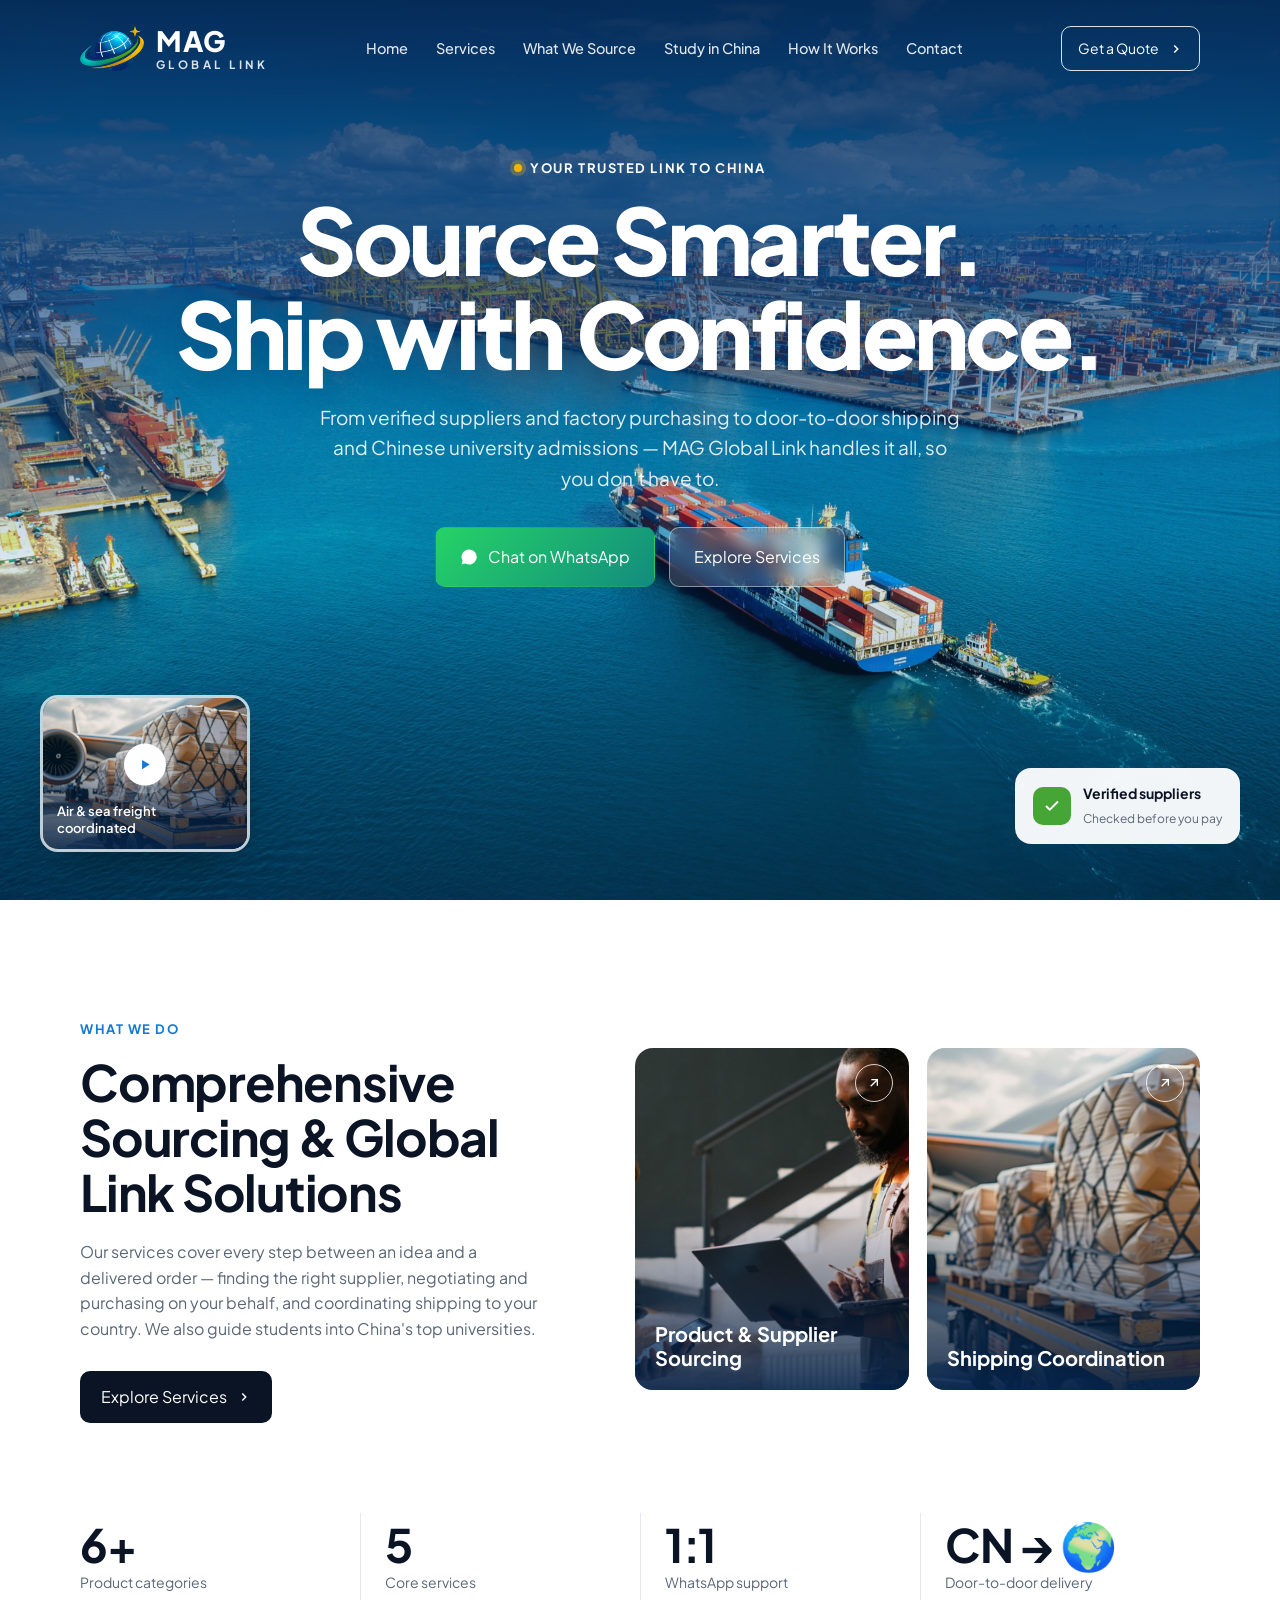
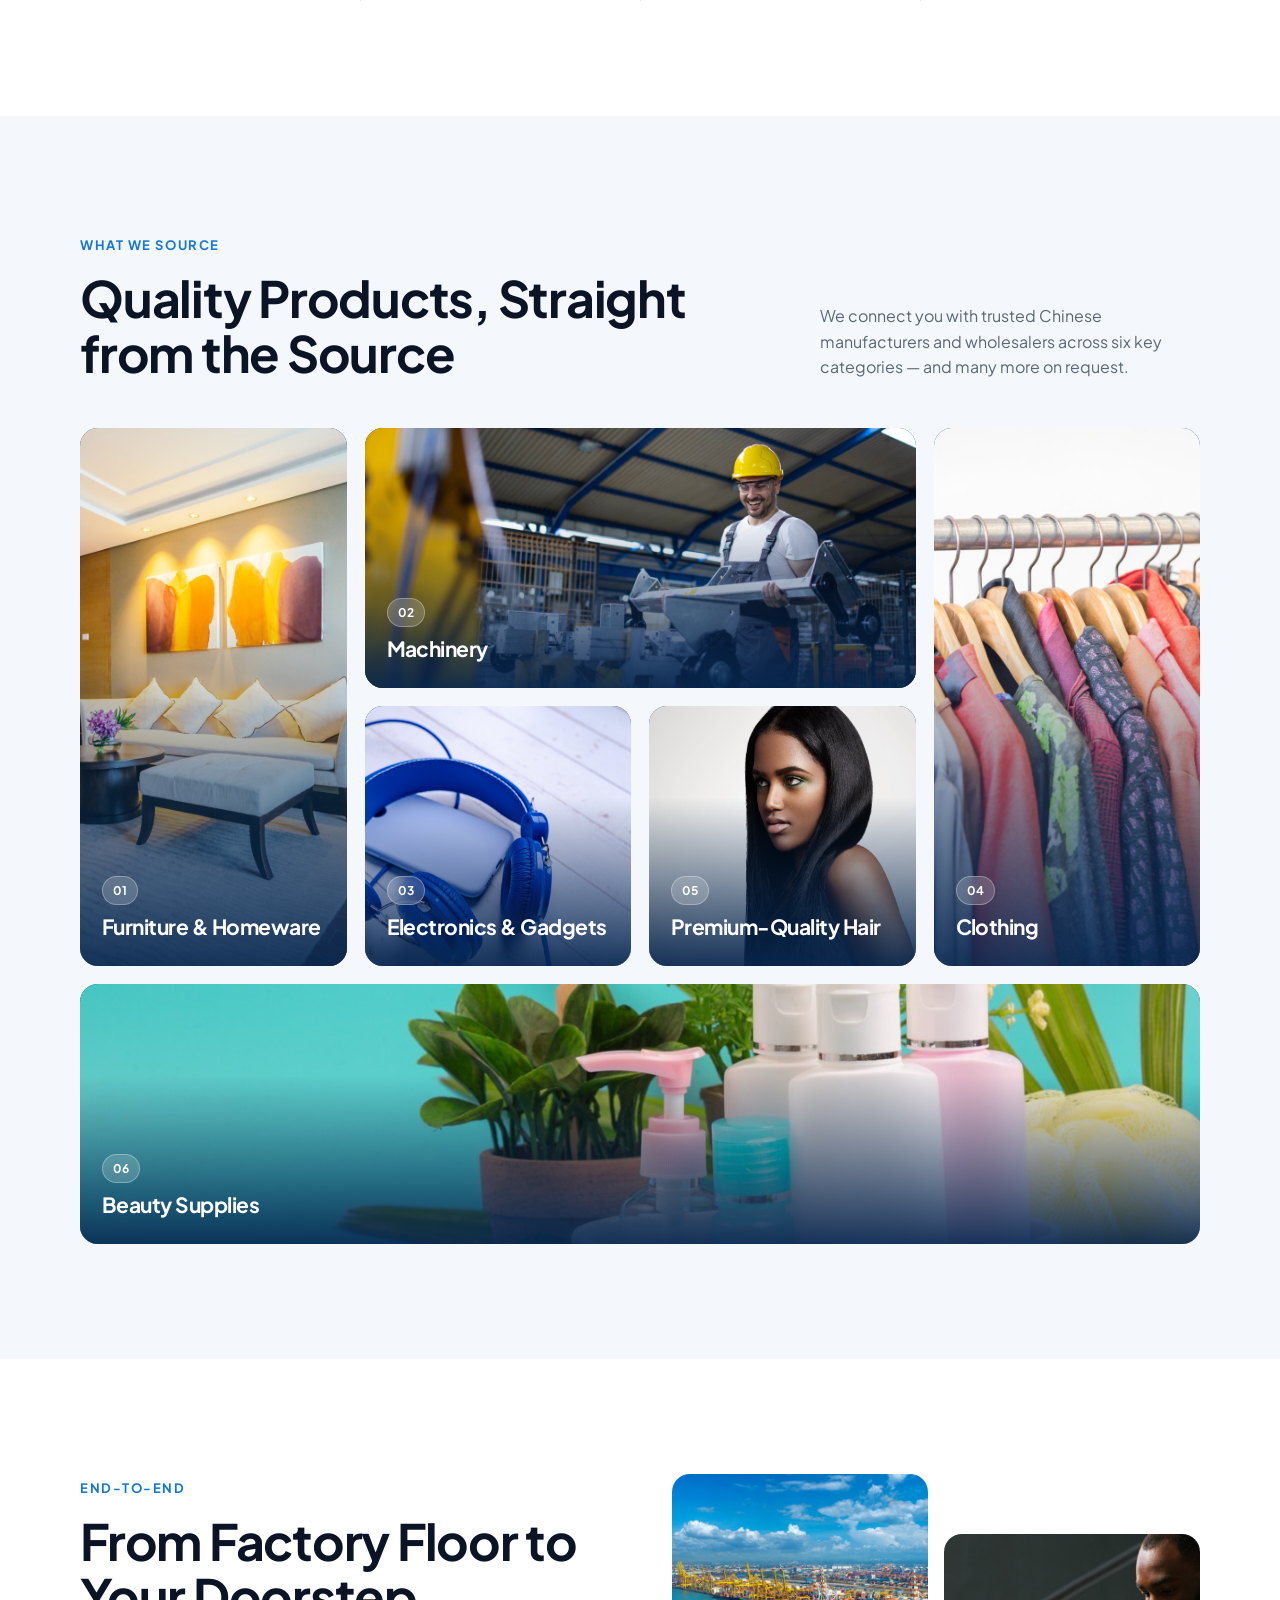
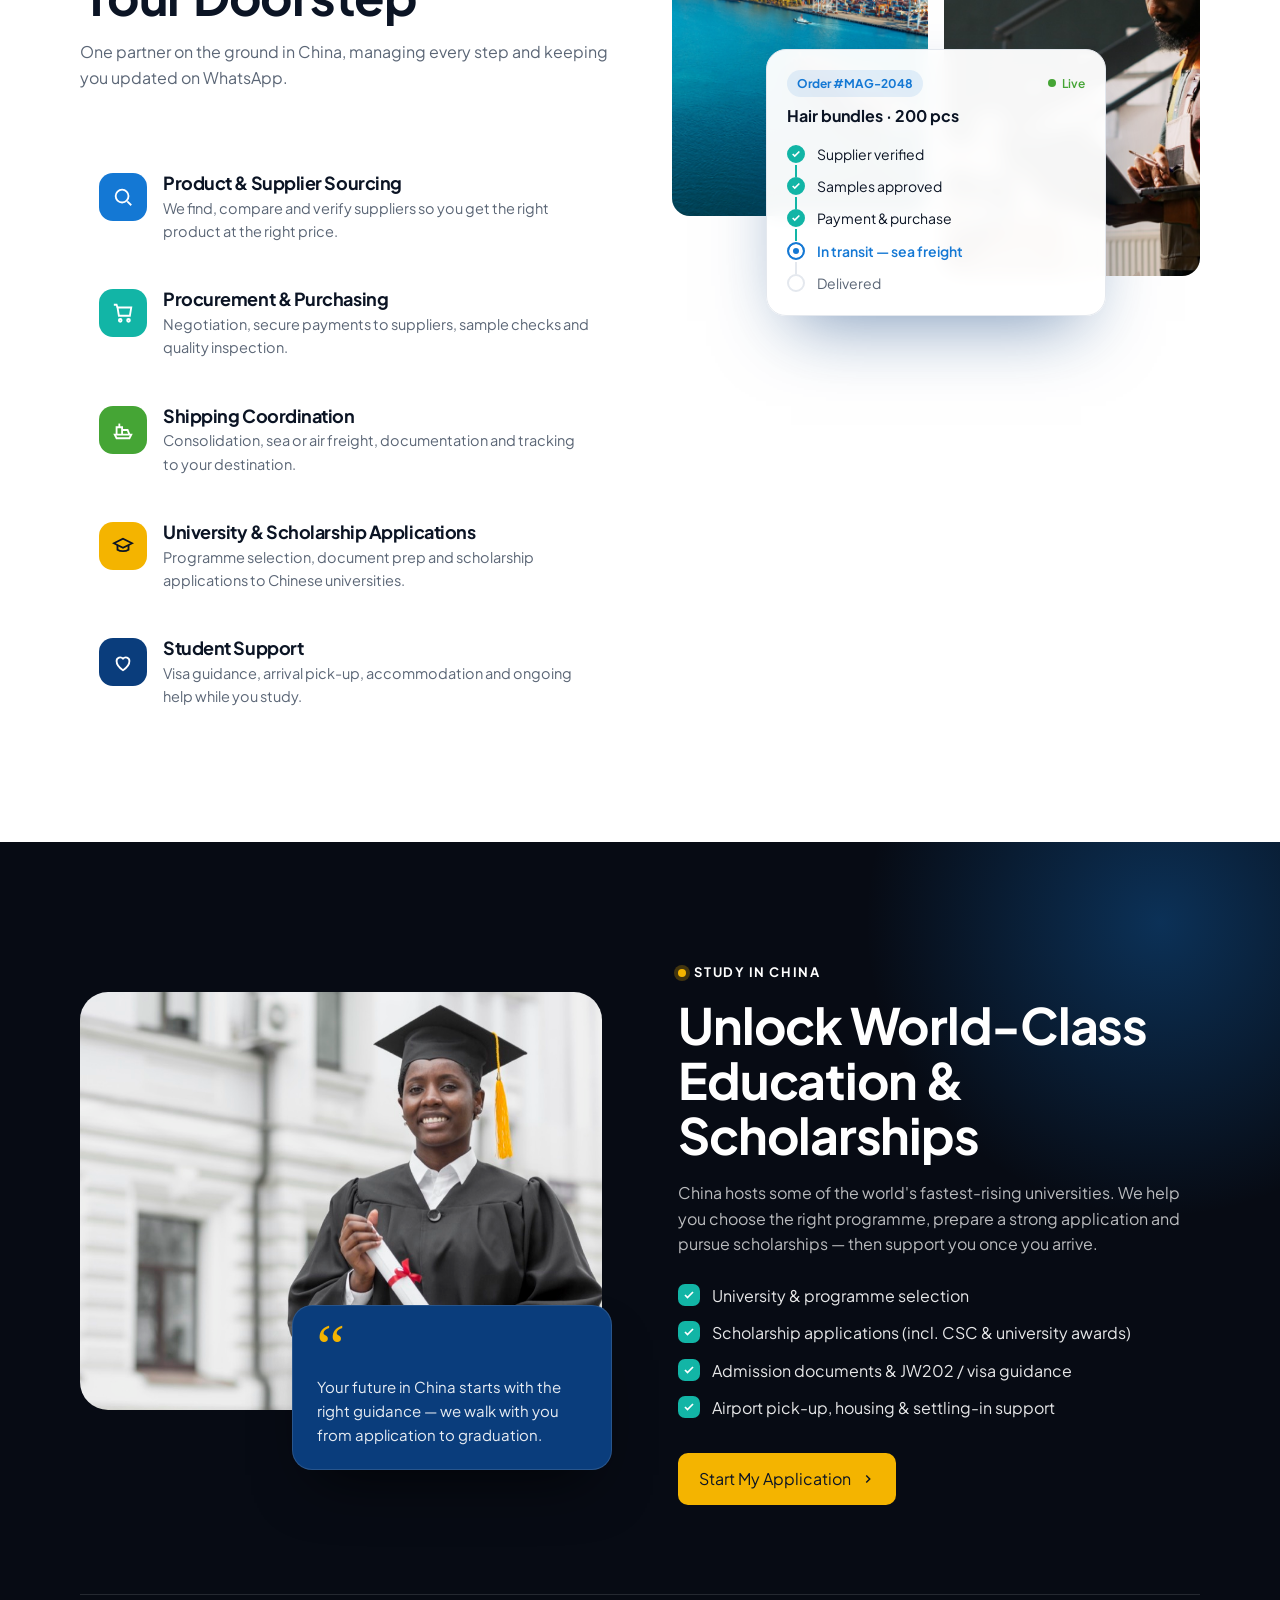
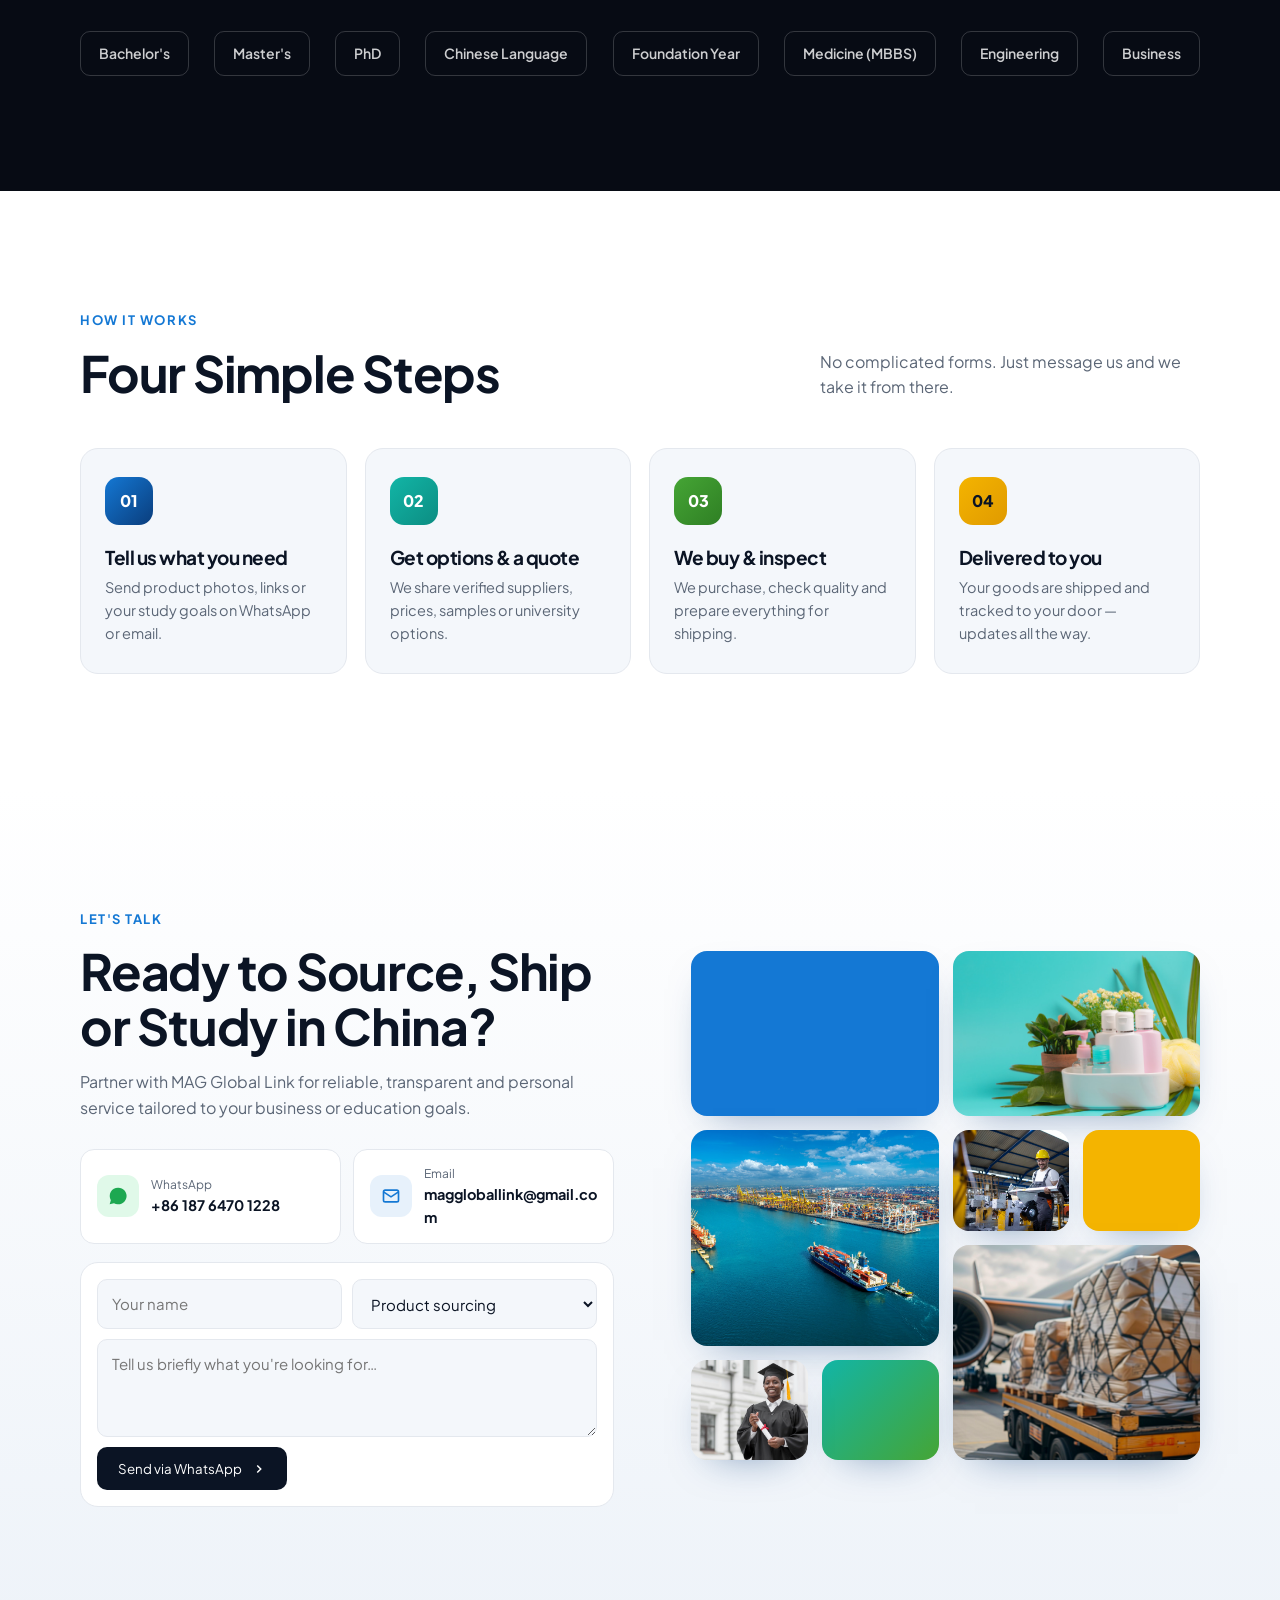
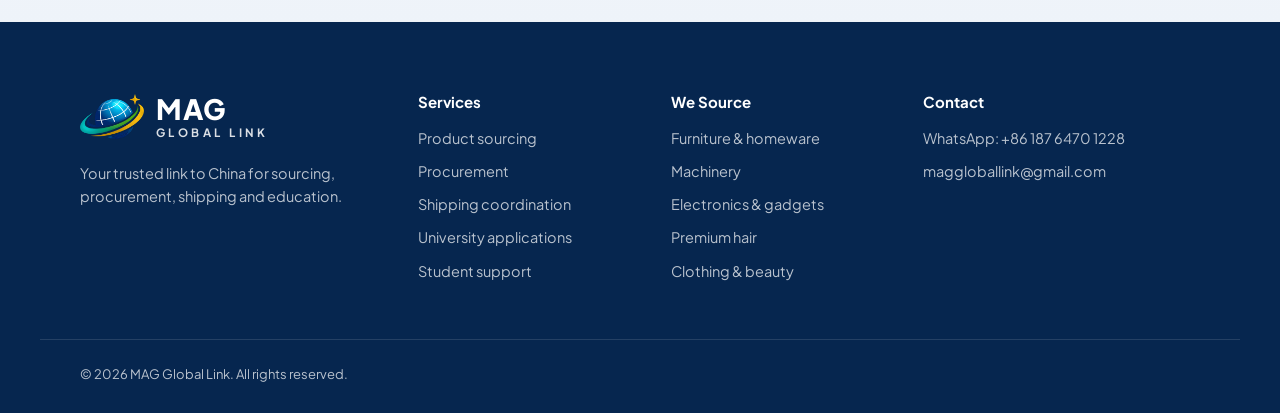
==== commit f9ba56dd: "Bigger header logo, green WhatsApp CTA, social share preview - Taller nav bar with larger logo (desk" ====
--- a/index.html
+++ b/index.html
@@ -6,9 +6,21 @@
   <title>MAG Global Link | Sourcing, Shipping &amp; Study in China</title>
   <meta name="description" content="MAG Global Link is your trusted link to China — product and supplier sourcing, procurement, shipping coordination, and Chinese university &amp; scholarship applications." />
   <meta name="theme-color" content="#0A3D7C" />
+  <!-- Link previews (WhatsApp, Facebook, LinkedIn, X). Swap the image URL to your domain once live. -->
+  <meta property="og:type" content="website" />
+  <meta property="og:site_name" content="MAG Global Link" />
   <meta property="og:title" content="MAG Global Link — Your Trusted Link to China" />
-  <meta property="og:description" content="Product sourcing, procurement, shipping coordination and study-in-China support." />
-  <meta property="og:image" content="assets/img/hero-port.jpg" />
+  <meta property="og:description" content="Product sourcing, procurement, shipping coordination and Chinese university &amp; scholarship applications." />
+  <meta property="og:image" content="https://raw.githubusercontent.com/africanuspanga/mag-global-link/main/assets/img/og-image.jpg" />
+  <meta property="og:image:secure_url" content="https://raw.githubusercontent.com/africanuspanga/mag-global-link/main/assets/img/og-image.jpg" />
+  <meta property="og:image:type" content="image/jpeg" />
+  <meta property="og:image:width" content="1200" />
+  <meta property="og:image:height" content="630" />
+  <meta property="og:image:alt" content="MAG Global Link — sourcing, procurement, shipping and study in China" />
+  <meta name="twitter:card" content="summary_large_image" />
+  <meta name="twitter:title" content="MAG Global Link — Your Trusted Link to China" />
+  <meta name="twitter:description" content="Product sourcing, procurement, shipping coordination and Chinese university &amp; scholarship applications." />
+  <meta name="twitter:image" content="https://raw.githubusercontent.com/africanuspanga/mag-global-link/main/assets/img/og-image.jpg" />
   <link rel="icon" type="image/png" sizes="64x64" href="assets/img/favicon.png" />
   <link rel="icon" type="image/png" sizes="32x32" href="assets/img/favicon-32.png" />
   <link rel="apple-touch-icon" href="assets/img/apple-touch-icon.png" />
@@ -23,7 +35,7 @@
   <header class="header" id="header">
     <div class="container header__inner">
       <a href="#home" class="brand" aria-label="MAG Global Link home">
-        <img src="assets/img/mark.png" alt="" width="48" height="34" />
+        <img src="assets/img/mark.png" alt="" width="64" height="45" />
         <span class="brand__text"><strong>MAG</strong><small>GLOBAL LINK</small></span>
       </a>
 
@@ -59,7 +71,7 @@
           <h1 class="hero__title reveal">Source Smarter.<br />Ship with Confidence.</h1>
           <p class="hero__lead reveal">From verified suppliers and factory purchasing to door-to-door shipping and Chinese university admissions — MAG Global Link handles it all, so you don't have to.</p>
           <div class="hero__actions reveal">
-            <a href="https://wa.me/8618764701228" class="btn btn--gold btn--lg" target="_blank" rel="noopener">
+            <a href="https://wa.me/8618764701228" class="btn btn--wa btn--lg" target="_blank" rel="noopener">
               <svg width="18" height="18" viewBox="0 0 24 24" fill="currentColor"><path d="M17.5 14.4c-.3-.1-1.8-.9-2-1s-.5-.1-.7.1-.8 1-1 1.2-.4.2-.7.1a8.2 8.2 0 0 1-4-3.5c-.3-.5.3-.5.9-1.6.1-.2 0-.4 0-.5l-.9-2.2c-.2-.6-.5-.5-.7-.5h-.6a1.2 1.2 0 0 0-.9.4 3.7 3.7 0 0 0-1.1 2.7 6.5 6.5 0 0 0 1.3 3.4 14.6 14.6 0 0 0 5.6 5c2.1.9 2.9 1 4 .8a3.4 3.4 0 0 0 2.2-1.6 2.8 2.8 0 0 0 .2-1.6c-.1-.1-.3-.2-.6-.3zM12 2a10 10 0 0 0-8.6 15l-1.4 5 5.2-1.4A10 10 0 1 0 12 2z"/></svg>
               Chat on WhatsApp
             </a>
@@ -323,7 +335,7 @@
     <div class="container footer__grid">
       <div class="footer__brand">
         <a href="#home" class="brand brand--light">
-          <img src="assets/img/mark.png" alt="" width="48" height="34" />
+          <img src="assets/img/mark.png" alt="" width="64" height="45" />
           <span class="brand__text"><strong>MAG</strong><small>GLOBAL LINK</small></span>
         </a>
         <p>Your trusted link to China for sourcing, procurement, shipping and education.</p>
@@ -358,7 +370,6 @@
     </div>
     <div class="container footer__bottom">
       <span>© <span id="year">2026</span> MAG Global Link. All rights reserved.</span>
-      <span>Photos via <a href="https://www.magnific.com" target="_blank" rel="noopener">Magnific</a></span>
     </div>
   </footer>
 
--- a/styles.css
+++ b/styles.css
@@ -75,6 +75,8 @@
 .btn--dark:hover { background: var(--navy); box-shadow: var(--shadow); }
 .btn--gold { background: var(--gold); color: var(--ink); }
 .btn--gold:hover { background: #FFC21A; box-shadow: 0 14px 30px -12px rgba(244,180,0,.7); }
+.btn--wa { background: linear-gradient(135deg, #25D366, #128C7E); color: #fff; }
+.btn--wa:hover { background: linear-gradient(135deg, #2EE071, #0F7A6E); box-shadow: 0 14px 30px -12px rgba(37,211,102,.75); }
 .btn--glass { background: rgba(255,255,255,.14); color: #fff; border-color: rgba(255,255,255,.45); backdrop-filter: blur(8px); }
 .btn--glass:hover { background: rgba(255,255,255,.26); }
 .btn--outline-light { border-color: rgba(255,255,255,.85); color: #fff; padding: 10px 16px; font-size: 14px; }
@@ -83,19 +85,21 @@
 /* ---------- Header ---------- */
 .header {
   position: fixed; inset: 0 0 auto 0; z-index: 50;
-  padding: 22px 0;
+  padding: 26px 0;
   transition: background .35s, padding .35s, box-shadow .35s;
 }
 .header__inner { display: flex; align-items: center; gap: 24px; }
 .header.is-scrolled {
   background: rgba(255,255,255,.92); backdrop-filter: blur(14px);
-  padding: 12px 0; box-shadow: 0 6px 30px -18px rgba(11,20,36,.35);
+  padding: 16px 0; box-shadow: 0 6px 30px -18px rgba(11,20,36,.35);
 }
 .brand { display: inline-flex; align-items: center; gap: 10px; flex-shrink: 0; }
-.brand img { width: 48px; height: auto; }
+.brand { gap: 12px; }
+.brand img { width: 64px; height: auto; transition: width .35s var(--ease); }
+.header.is-scrolled .brand img { width: 58px; }
 .brand__text { display: flex; flex-direction: column; line-height: 1; color: #fff; transition: color .35s; }
-.brand__text strong { font-size: 22px; font-weight: 800; letter-spacing: .02em; }
-.brand__text small { font-size: 9.5px; font-weight: 700; letter-spacing: .3em; margin-top: 3px; opacity: .85; }
+.brand__text strong { font-size: 28px; font-weight: 800; letter-spacing: .02em; }
+.brand__text small { font-size: 11.5px; font-weight: 700; letter-spacing: .3em; margin-top: 4px; opacity: .85; }
 .header.is-scrolled .brand__text { color: var(--navy); }
 .header.is-scrolled .brand__text small { color: #6B7280; opacity: 1; }
 
@@ -434,7 +438,7 @@
   .nav {
     position: fixed; top: 0; right: 0; height: 100dvh; width: min(320px, 86vw);
     flex-direction: column; align-items: stretch; gap: 4px; margin: 0;
-    padding: 96px 24px 32px; background: #fff; visibility: hidden;
+    padding: 110px 24px 32px; background: #fff; visibility: hidden;
     transform: translateX(100%); transition: transform .4s var(--ease), visibility 0s linear .4s; z-index: -1;
   }
   .nav.is-open { transform: none; visibility: visible; transition: transform .4s var(--ease); box-shadow: -20px 0 60px -20px rgba(11,20,36,.4); }
@@ -467,9 +471,11 @@
 }
 
 @media (max-width: 640px) {
-  .header { padding: 14px 0; }
-  .brand img { width: 40px; }
-  .brand__text strong { font-size: 19px; }
+  .header { padding: 18px 0; }
+  .header.is-scrolled { padding: 12px 0; }
+  .brand img, .header.is-scrolled .brand img { width: 52px; }
+  .brand__text strong { font-size: 23px; }
+  .brand__text small { font-size: 10px; }
 
   .hero__frame { min-height: auto; }
   .hero__content { padding-top: 120px; padding-bottom: 150px; }
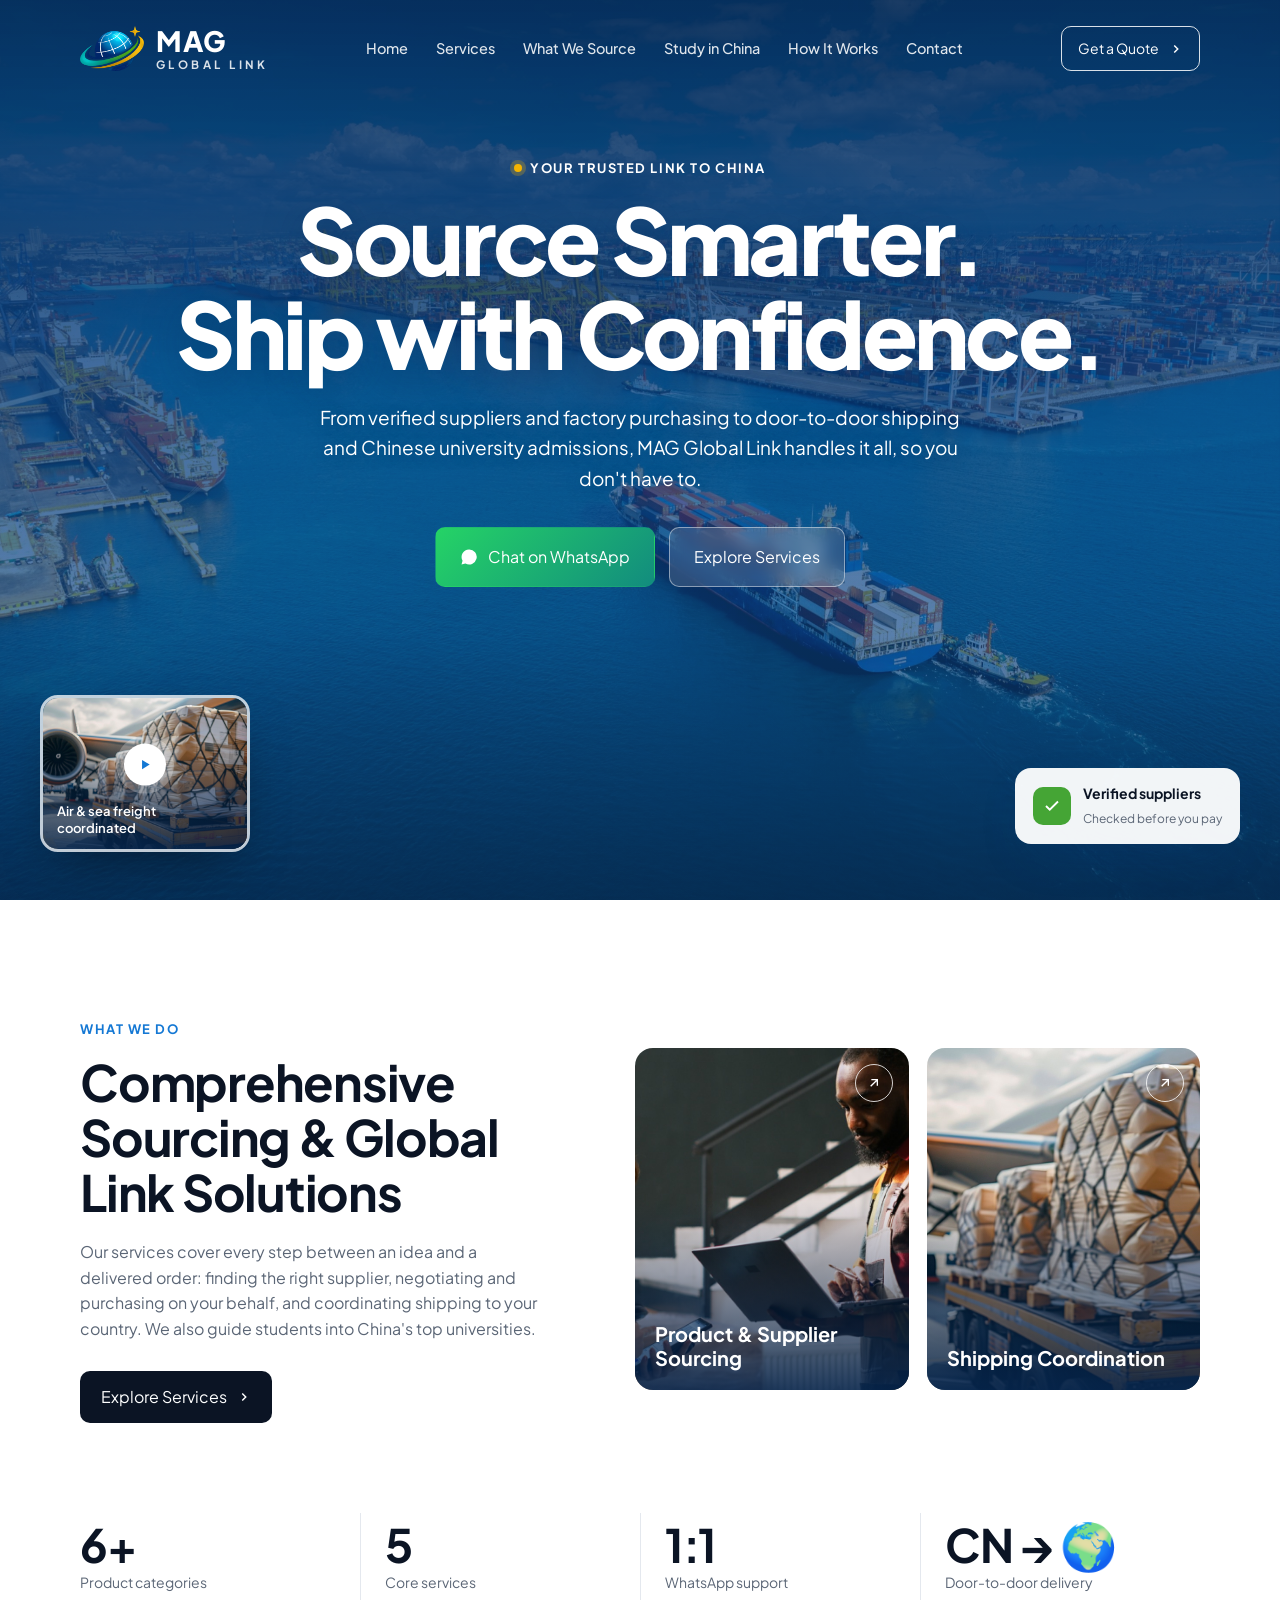
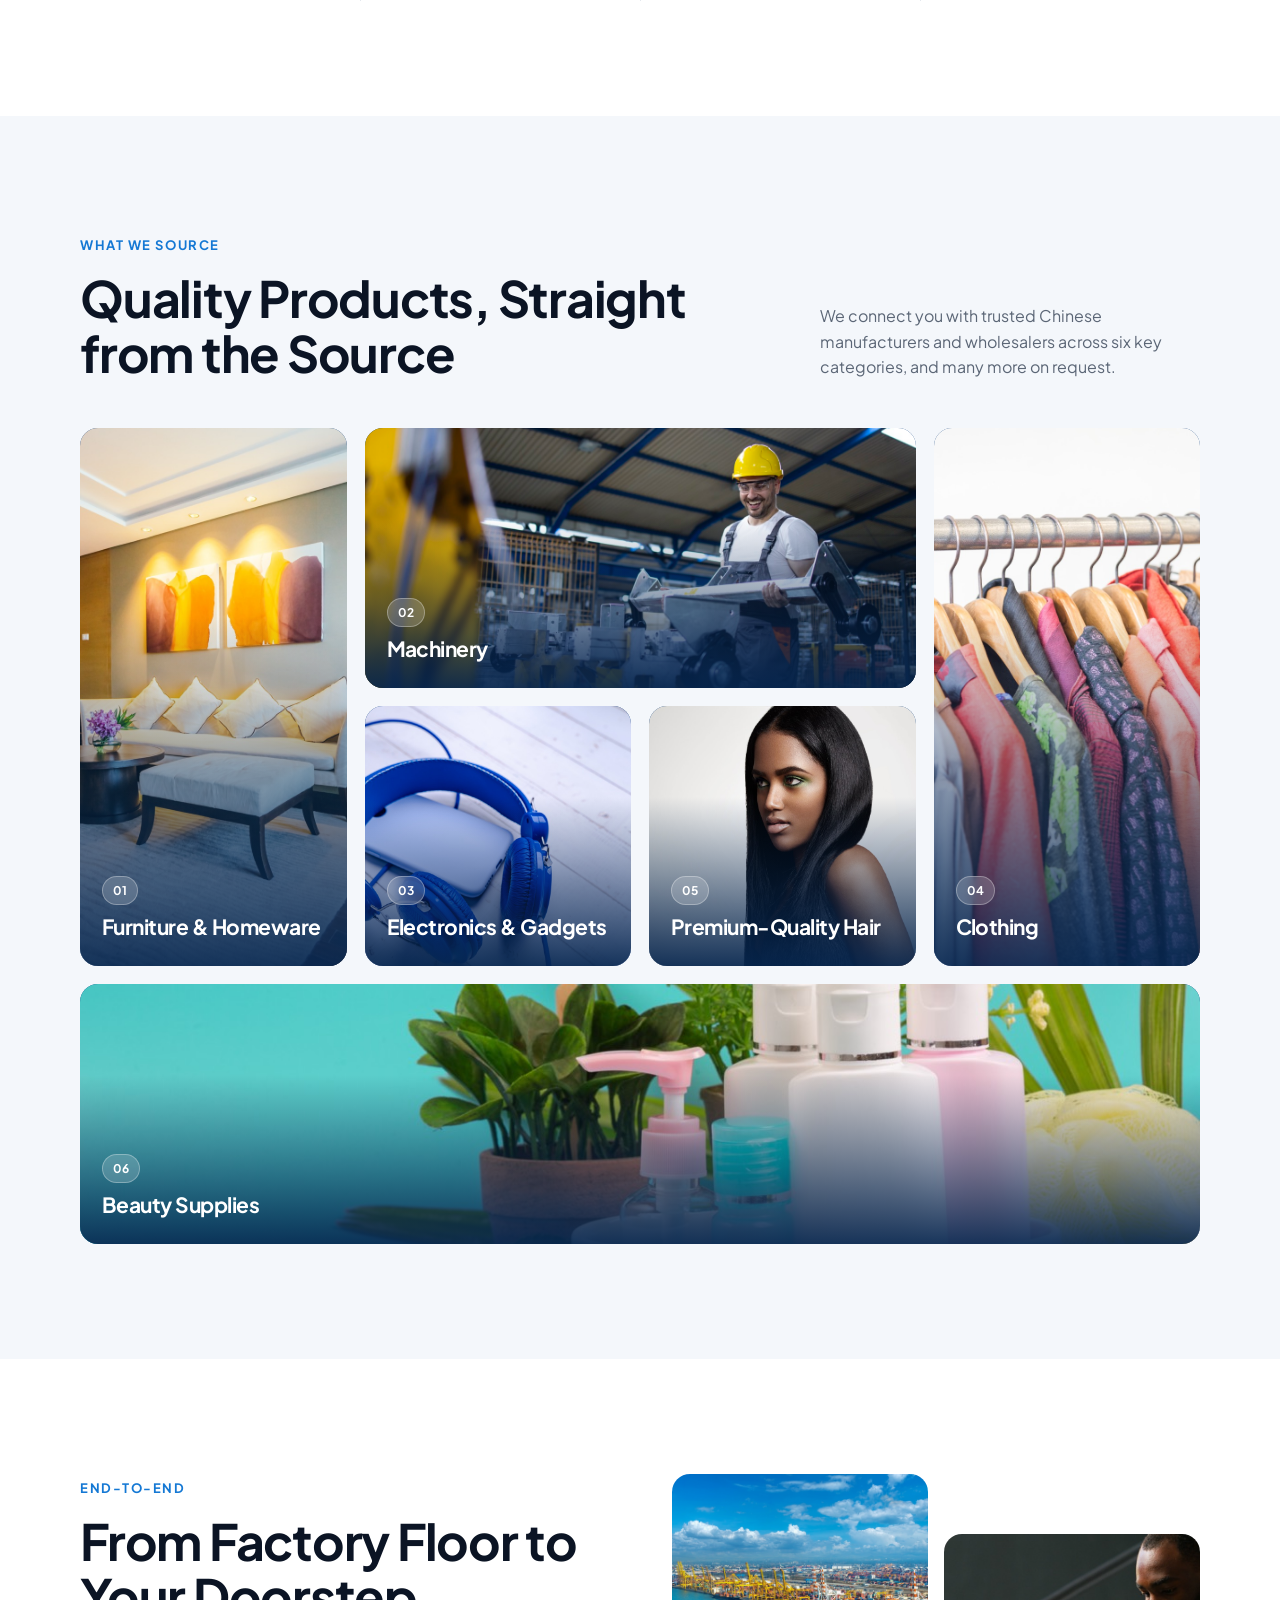
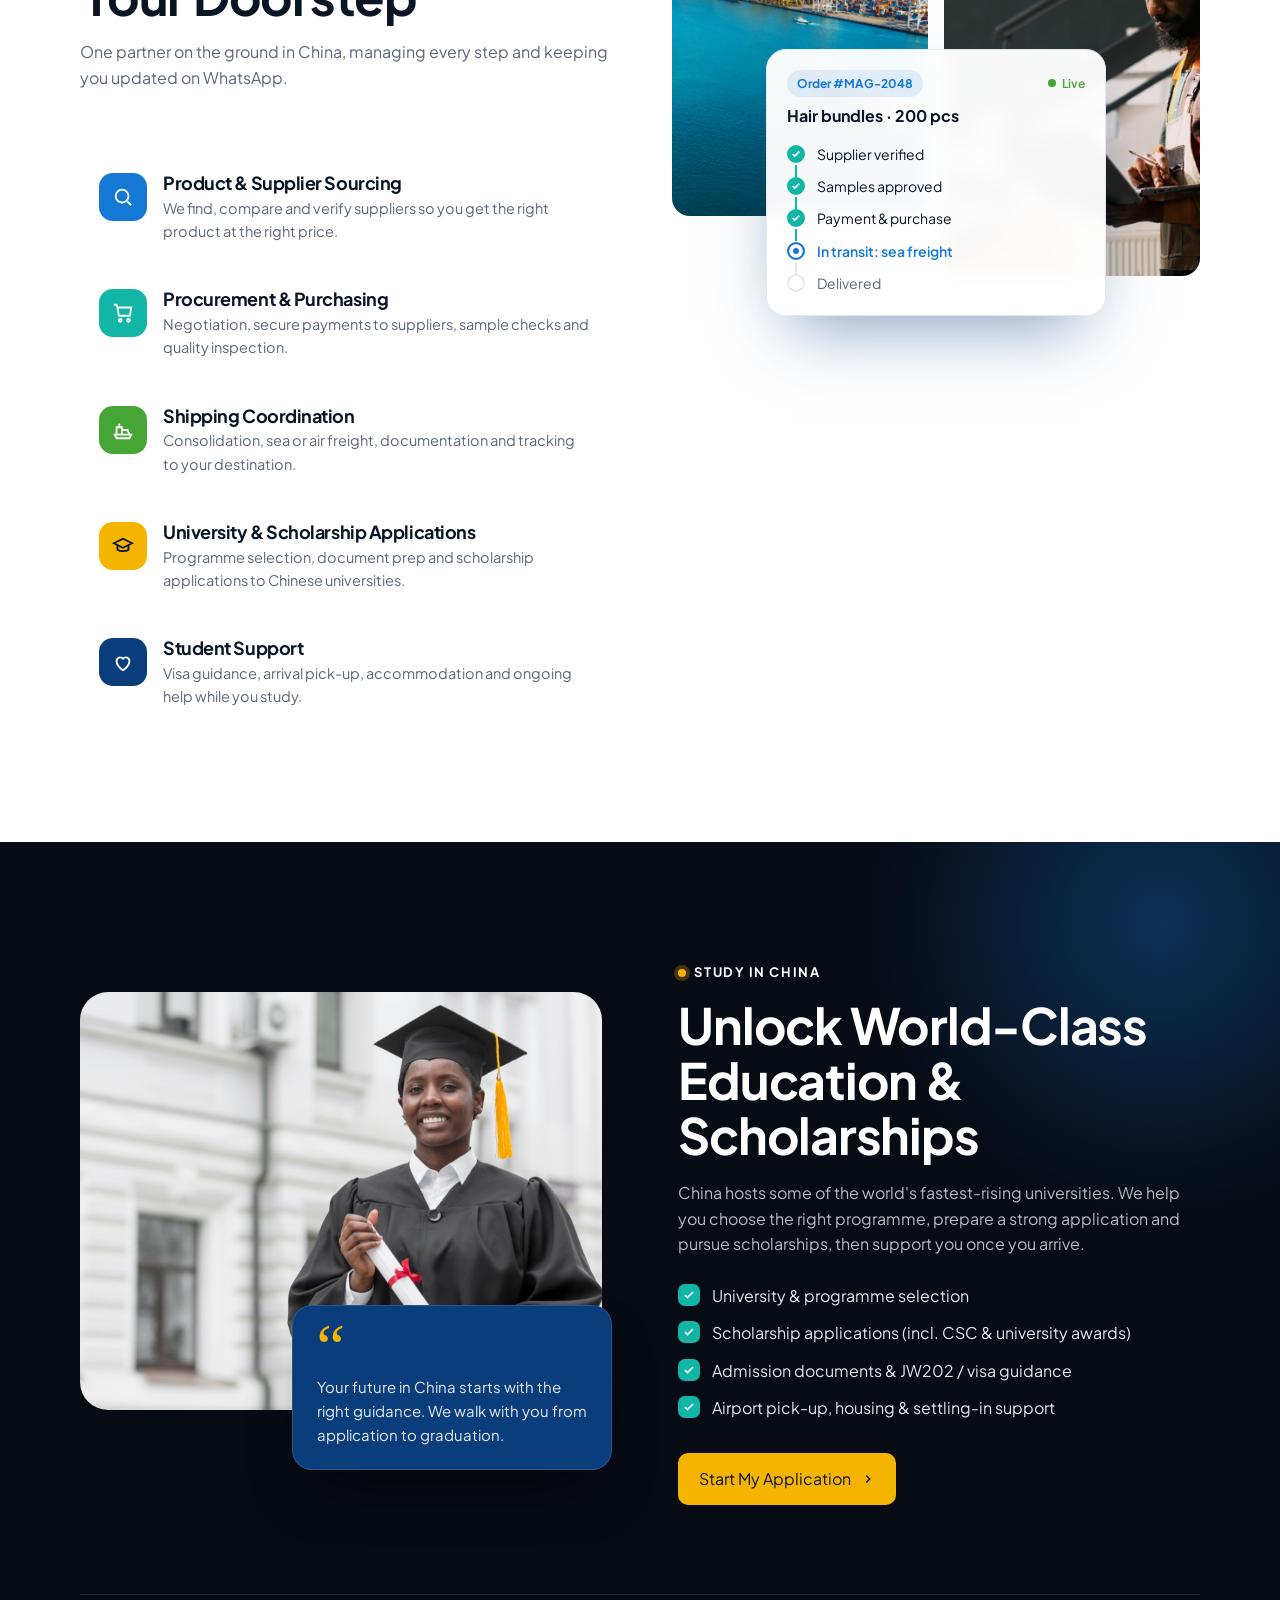
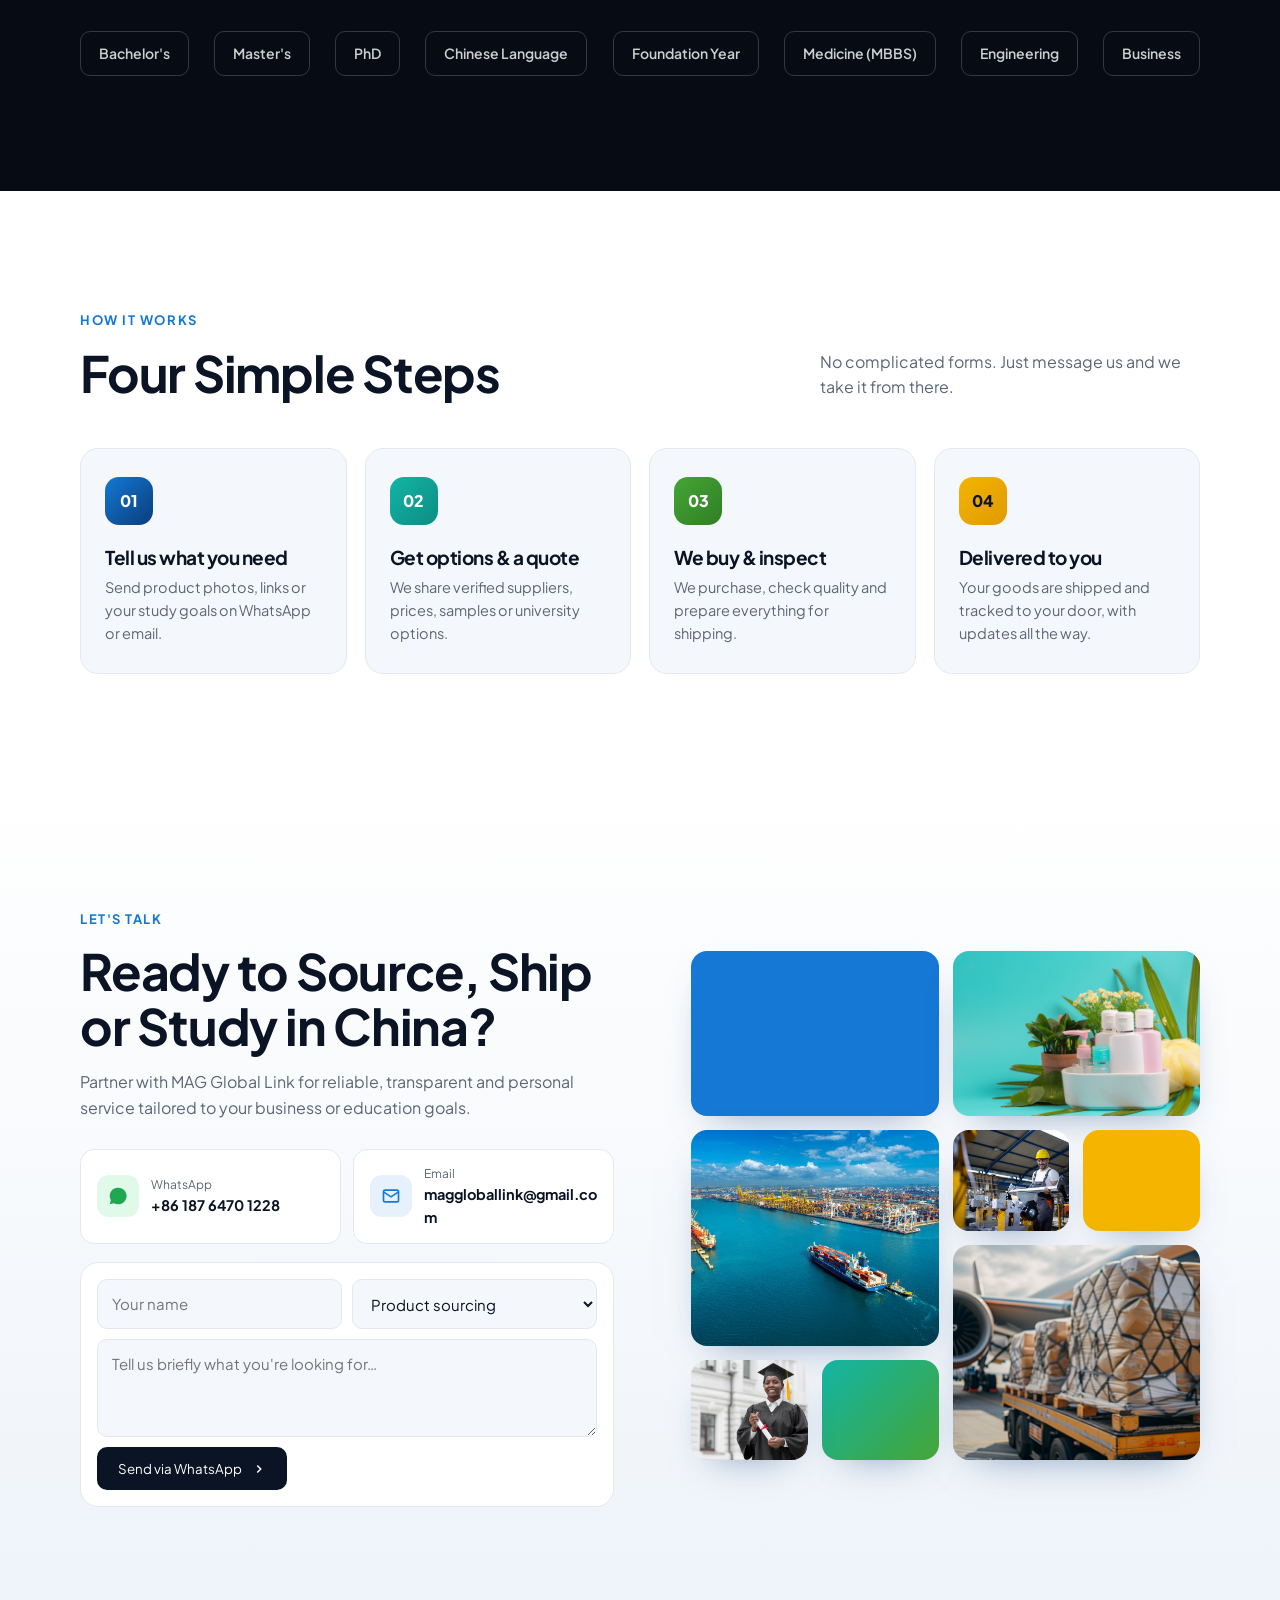
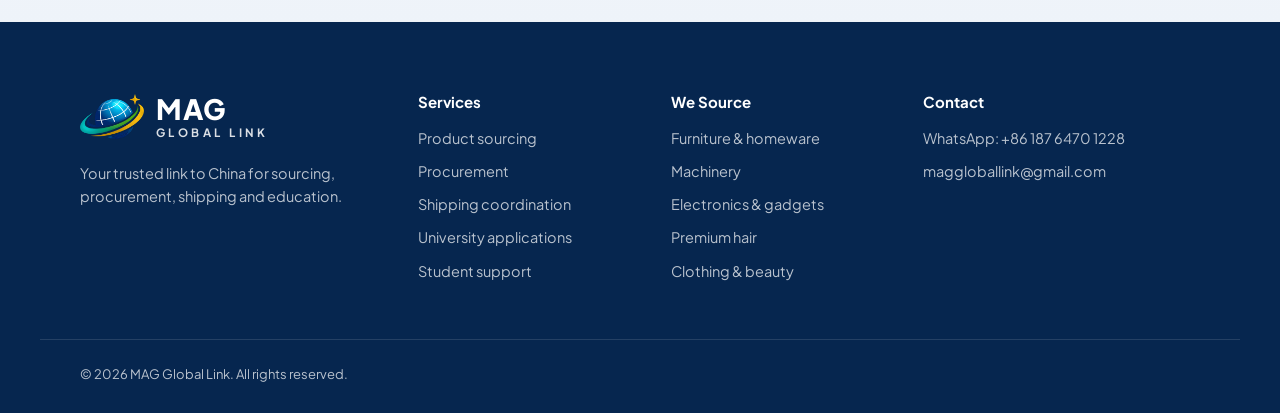
==== commit 0f4299f9: "Solid white hero text, blue hero overlay, remove em dashes from copy Co-Authored-By: Claude Opus 5.5" ====
--- a/index.html
+++ b/index.html
@@ -4,21 +4,21 @@
   <meta charset="UTF-8" />
   <meta name="viewport" content="width=device-width, initial-scale=1" />
   <title>MAG Global Link | Sourcing, Shipping &amp; Study in China</title>
-  <meta name="description" content="MAG Global Link is your trusted link to China — product and supplier sourcing, procurement, shipping coordination, and Chinese university &amp; scholarship applications." />
+  <meta name="description" content="MAG Global Link is your trusted link to China for product and supplier sourcing, procurement, shipping coordination, and Chinese university &amp; scholarship applications." />
   <meta name="theme-color" content="#0A3D7C" />
   <!-- Link previews (WhatsApp, Facebook, LinkedIn, X). Swap the image URL to your domain once live. -->
   <meta property="og:type" content="website" />
   <meta property="og:site_name" content="MAG Global Link" />
-  <meta property="og:title" content="MAG Global Link — Your Trusted Link to China" />
+  <meta property="og:title" content="MAG Global Link | Your Trusted Link to China" />
   <meta property="og:description" content="Product sourcing, procurement, shipping coordination and Chinese university &amp; scholarship applications." />
   <meta property="og:image" content="https://raw.githubusercontent.com/africanuspanga/mag-global-link/main/assets/img/og-image.jpg" />
   <meta property="og:image:secure_url" content="https://raw.githubusercontent.com/africanuspanga/mag-global-link/main/assets/img/og-image.jpg" />
   <meta property="og:image:type" content="image/jpeg" />
   <meta property="og:image:width" content="1200" />
   <meta property="og:image:height" content="630" />
-  <meta property="og:image:alt" content="MAG Global Link — sourcing, procurement, shipping and study in China" />
+  <meta property="og:image:alt" content="MAG Global Link: sourcing, procurement, shipping and study in China" />
   <meta name="twitter:card" content="summary_large_image" />
-  <meta name="twitter:title" content="MAG Global Link — Your Trusted Link to China" />
+  <meta name="twitter:title" content="MAG Global Link | Your Trusted Link to China" />
   <meta name="twitter:description" content="Product sourcing, procurement, shipping coordination and Chinese university &amp; scholarship applications." />
   <meta name="twitter:image" content="https://raw.githubusercontent.com/africanuspanga/mag-global-link/main/assets/img/og-image.jpg" />
   <link rel="icon" type="image/png" sizes="64x64" href="assets/img/favicon.png" />
@@ -69,7 +69,7 @@
         <div class="container hero__content">
           <span class="eyebrow eyebrow--light reveal"><i class="dot"></i> Your trusted link to China</span>
           <h1 class="hero__title reveal">Source Smarter.<br />Ship with Confidence.</h1>
-          <p class="hero__lead reveal">From verified suppliers and factory purchasing to door-to-door shipping and Chinese university admissions — MAG Global Link handles it all, so you don't have to.</p>
+          <p class="hero__lead reveal">From verified suppliers and factory purchasing to door-to-door shipping and Chinese university admissions, MAG Global Link handles it all, so you don't have to.</p>
           <div class="hero__actions reveal">
             <a href="https://wa.me/8618764701228" class="btn btn--wa btn--lg" target="_blank" rel="noopener">
               <svg width="18" height="18" viewBox="0 0 24 24" fill="currentColor"><path d="M17.5 14.4c-.3-.1-1.8-.9-2-1s-.5-.1-.7.1-.8 1-1 1.2-.4.2-.7.1a8.2 8.2 0 0 1-4-3.5c-.3-.5.3-.5.9-1.6.1-.2 0-.4 0-.5l-.9-2.2c-.2-.6-.5-.5-.7-.5h-.6a1.2 1.2 0 0 0-.9.4 3.7 3.7 0 0 0-1.1 2.7 6.5 6.5 0 0 0 1.3 3.4 14.6 14.6 0 0 0 5.6 5c2.1.9 2.9 1 4 .8a3.4 3.4 0 0 0 2.2-1.6 2.8 2.8 0 0 0 .2-1.6c-.1-.1-.3-.2-.6-.3zM12 2a10 10 0 0 0-8.6 15l-1.4 5 5.2-1.4A10 10 0 1 0 12 2z"/></svg>
@@ -102,7 +102,7 @@
         <div class="intro__text reveal">
           <span class="eyebrow">What we do</span>
           <h2 class="h2">Comprehensive Sourcing &amp; Global Link Solutions</h2>
-          <p class="muted">Our services cover every step between an idea and a delivered order — finding the right supplier, negotiating and purchasing on your behalf, and coordinating shipping to your country. We also guide students into China's top universities.</p>
+          <p class="muted">Our services cover every step between an idea and a delivered order: finding the right supplier, negotiating and purchasing on your behalf, and coordinating shipping to your country. We also guide students into China's top universities.</p>
           <a href="#end-to-end" class="btn btn--dark">Explore Services
             <svg width="14" height="14" viewBox="0 0 24 24" fill="none" stroke="currentColor" stroke-width="2.5"><path d="M9 6l6 6-6 6"/></svg>
           </a>
@@ -138,7 +138,7 @@
             <span class="eyebrow">What we source</span>
             <h2 class="h2">Quality Products, Straight from the Source</h2>
           </div>
-          <p class="muted">We connect you with trusted Chinese manufacturers and wholesalers across six key categories — and many more on request.</p>
+          <p class="muted">We connect you with trusted Chinese manufacturers and wholesalers across six key categories, and many more on request.</p>
         </div>
 
         <div class="bento">
@@ -217,7 +217,7 @@
               <li class="done">Supplier verified</li>
               <li class="done">Samples approved</li>
               <li class="done">Payment &amp; purchase</li>
-              <li class="active">In transit — sea freight</li>
+              <li class="active">In transit: sea freight</li>
               <li>Delivered</li>
             </ol>
           </div>
@@ -232,14 +232,14 @@
           <img class="students__main" src="assets/img/graduate.jpg" alt="Smiling graduate in cap and gown holding a diploma" loading="lazy" />
           <div class="students__quote">
             <span class="students__quote-mark" aria-hidden="true">“</span>
-            <p>Your future in China starts with the right guidance — we walk with you from application to graduation.</p>
+            <p>Your future in China starts with the right guidance. We walk with you from application to graduation.</p>
           </div>
         </div>
 
         <div class="students__text reveal">
           <span class="eyebrow eyebrow--light"><i class="dot dot--gold"></i> Study in China</span>
           <h2 class="h2 h2--light">Unlock World-Class Education &amp; Scholarships</h2>
-          <p class="muted-light">China hosts some of the world's fastest-rising universities. We help you choose the right programme, prepare a strong application and pursue scholarships — then support you once you arrive.</p>
+          <p class="muted-light">China hosts some of the world's fastest-rising universities. We help you choose the right programme, prepare a strong application and pursue scholarships, then support you once you arrive.</p>
           <ul class="checks">
             <li>University &amp; programme selection</li>
             <li>Scholarship applications (incl. CSC &amp; university awards)</li>
@@ -273,7 +273,7 @@
           <li class="step reveal"><span class="step__n">01</span><h3>Tell us what you need</h3><p>Send product photos, links or your study goals on WhatsApp or email.</p></li>
           <li class="step reveal"><span class="step__n">02</span><h3>Get options &amp; a quote</h3><p>We share verified suppliers, prices, samples or university options.</p></li>
           <li class="step reveal"><span class="step__n">03</span><h3>We buy &amp; inspect</h3><p>We purchase, check quality and prepare everything for shipping.</p></li>
-          <li class="step reveal"><span class="step__n">04</span><h3>Delivered to you</h3><p>Your goods are shipped and tracked to your door — updates all the way.</p></li>
+          <li class="step reveal"><span class="step__n">04</span><h3>Delivered to you</h3><p>Your goods are shipped and tracked to your door, with updates all the way.</p></li>
         </ol>
       </div>
     </section>
--- a/styles.css
+++ b/styles.css
@@ -1,5 +1,5 @@
 /* ============================================================
-   MAG Global Link — brand tokens pulled from the logo
+   MAG Global Link: brand tokens pulled from the logo
    ============================================================ */
 :root {
   --navy: #0A3D7C;
@@ -142,11 +142,12 @@
 .hero__shade {
   position: absolute; inset: 0;
   background:
-    linear-gradient(180deg, rgba(6,38,79,.92) 0%, rgba(10,61,124,.62) 32%, rgba(20,120,212,.12) 62%, rgba(6,38,79,.45) 100%);
+    linear-gradient(180deg, rgba(6,38,79,.88) 0%, rgba(10,61,124,.72) 40%, rgba(10,61,124,.6) 70%, rgba(6,38,79,.78) 100%),
+    rgba(20,120,212,.18);
 }
 .hero__content { position: relative; z-index: 2; text-align: center; padding-top: clamp(130px, 17vh, 180px); padding-bottom: 220px; }
 .hero__title { color: #fff; font-size: clamp(40px, 7.4vw, 92px); font-weight: 800; letter-spacing: -.04em; line-height: 1.02; text-shadow: 0 10px 40px rgba(6,38,79,.35); }
-.hero__lead { color: rgba(255,255,255,.88); font-size: clamp(16px, 1.6vw, 19px); max-width: 640px; margin: 22px auto 0; }
+.hero__lead { color: #fff; text-shadow: 0 2px 16px rgba(6,38,79,.45); font-size: clamp(16px, 1.6vw, 19px); max-width: 640px; margin: 22px auto 0; }
 .hero__actions { display: flex; flex-wrap: wrap; gap: 14px; justify-content: center; margin-top: 34px; }
 
 .hero__float {
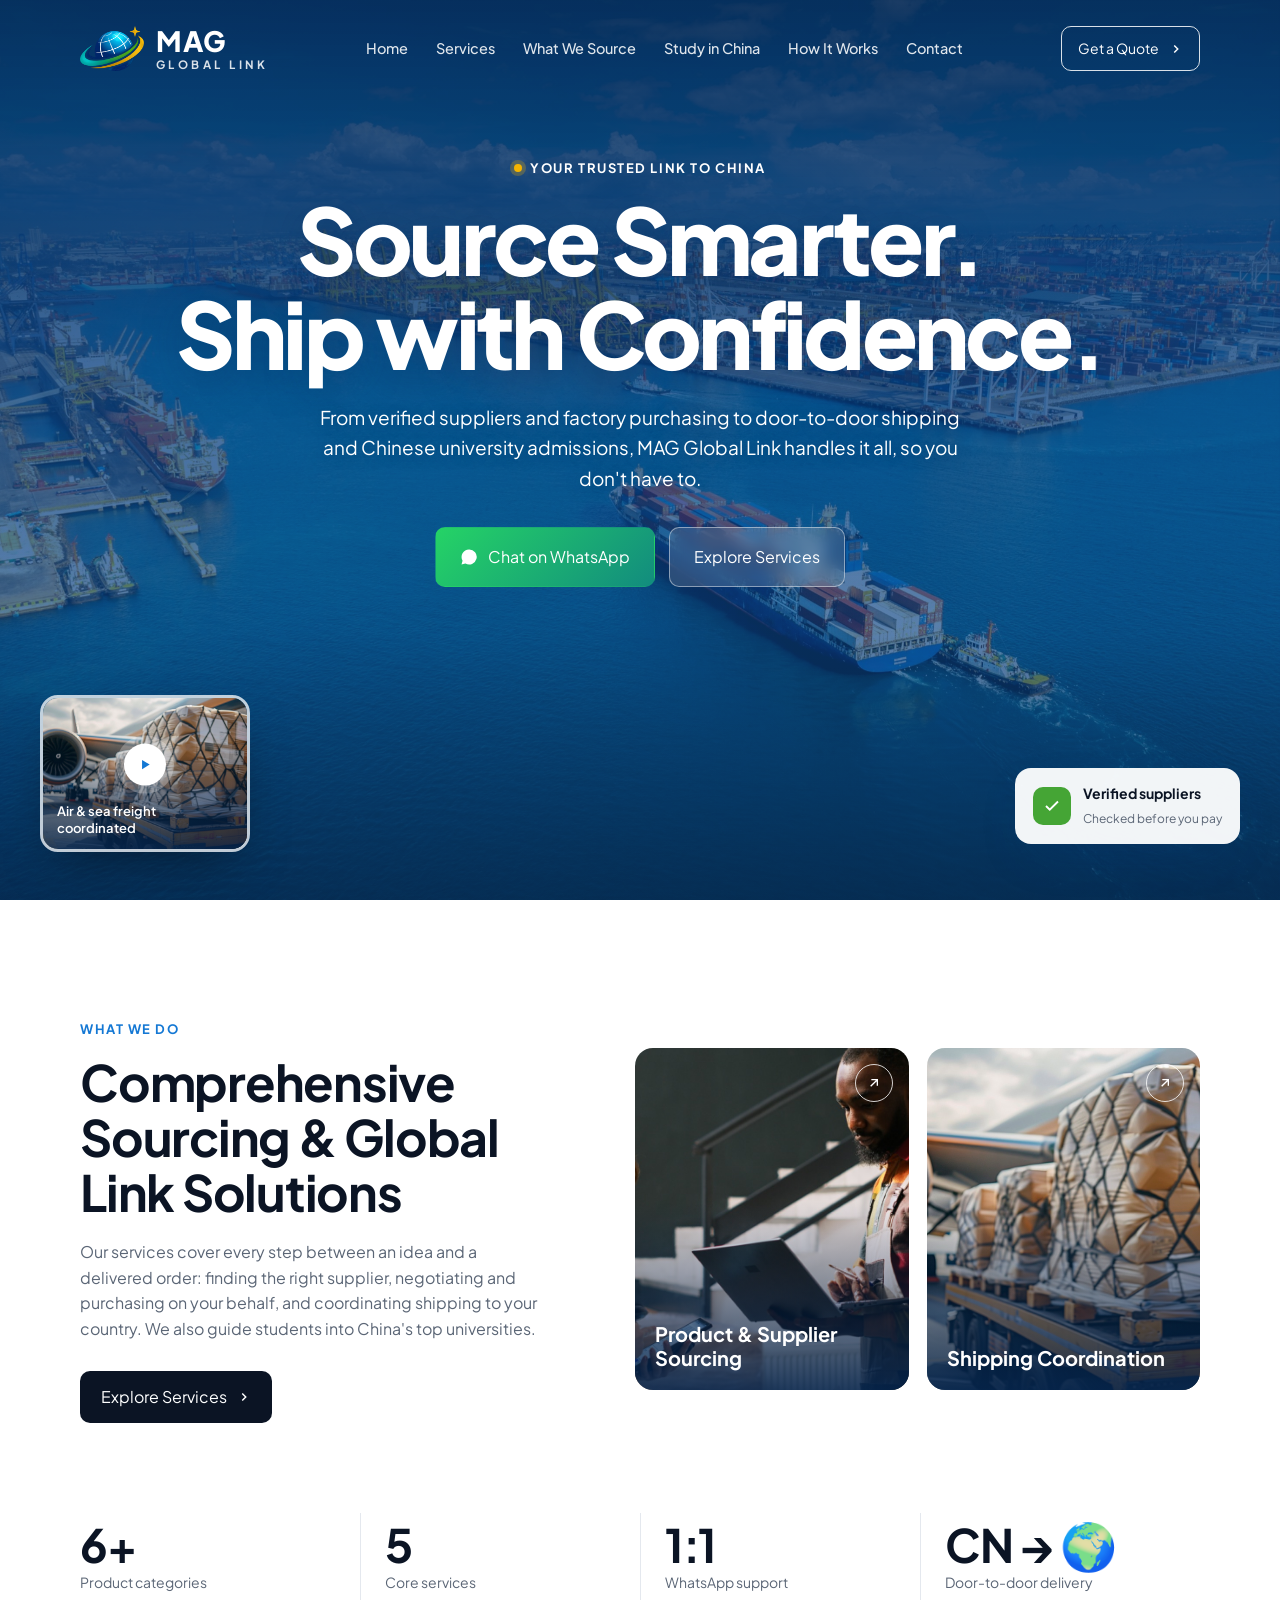
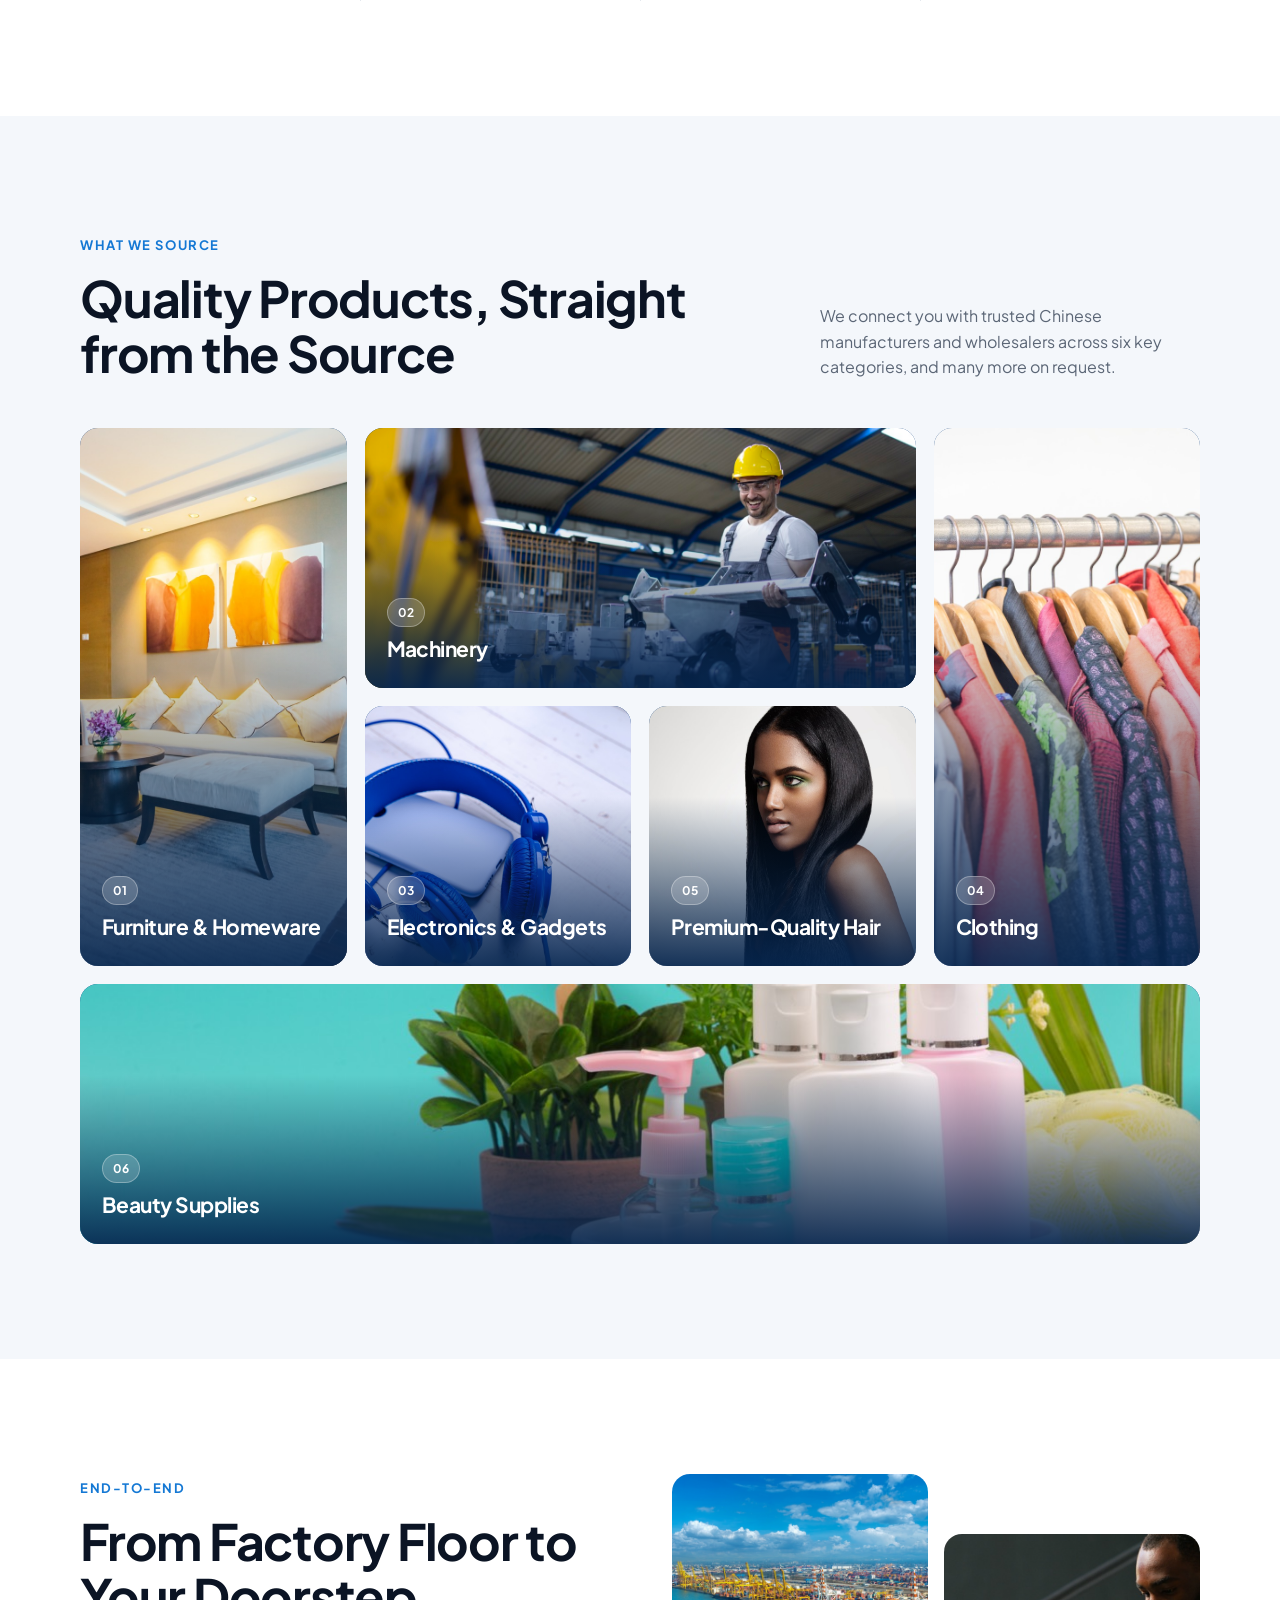
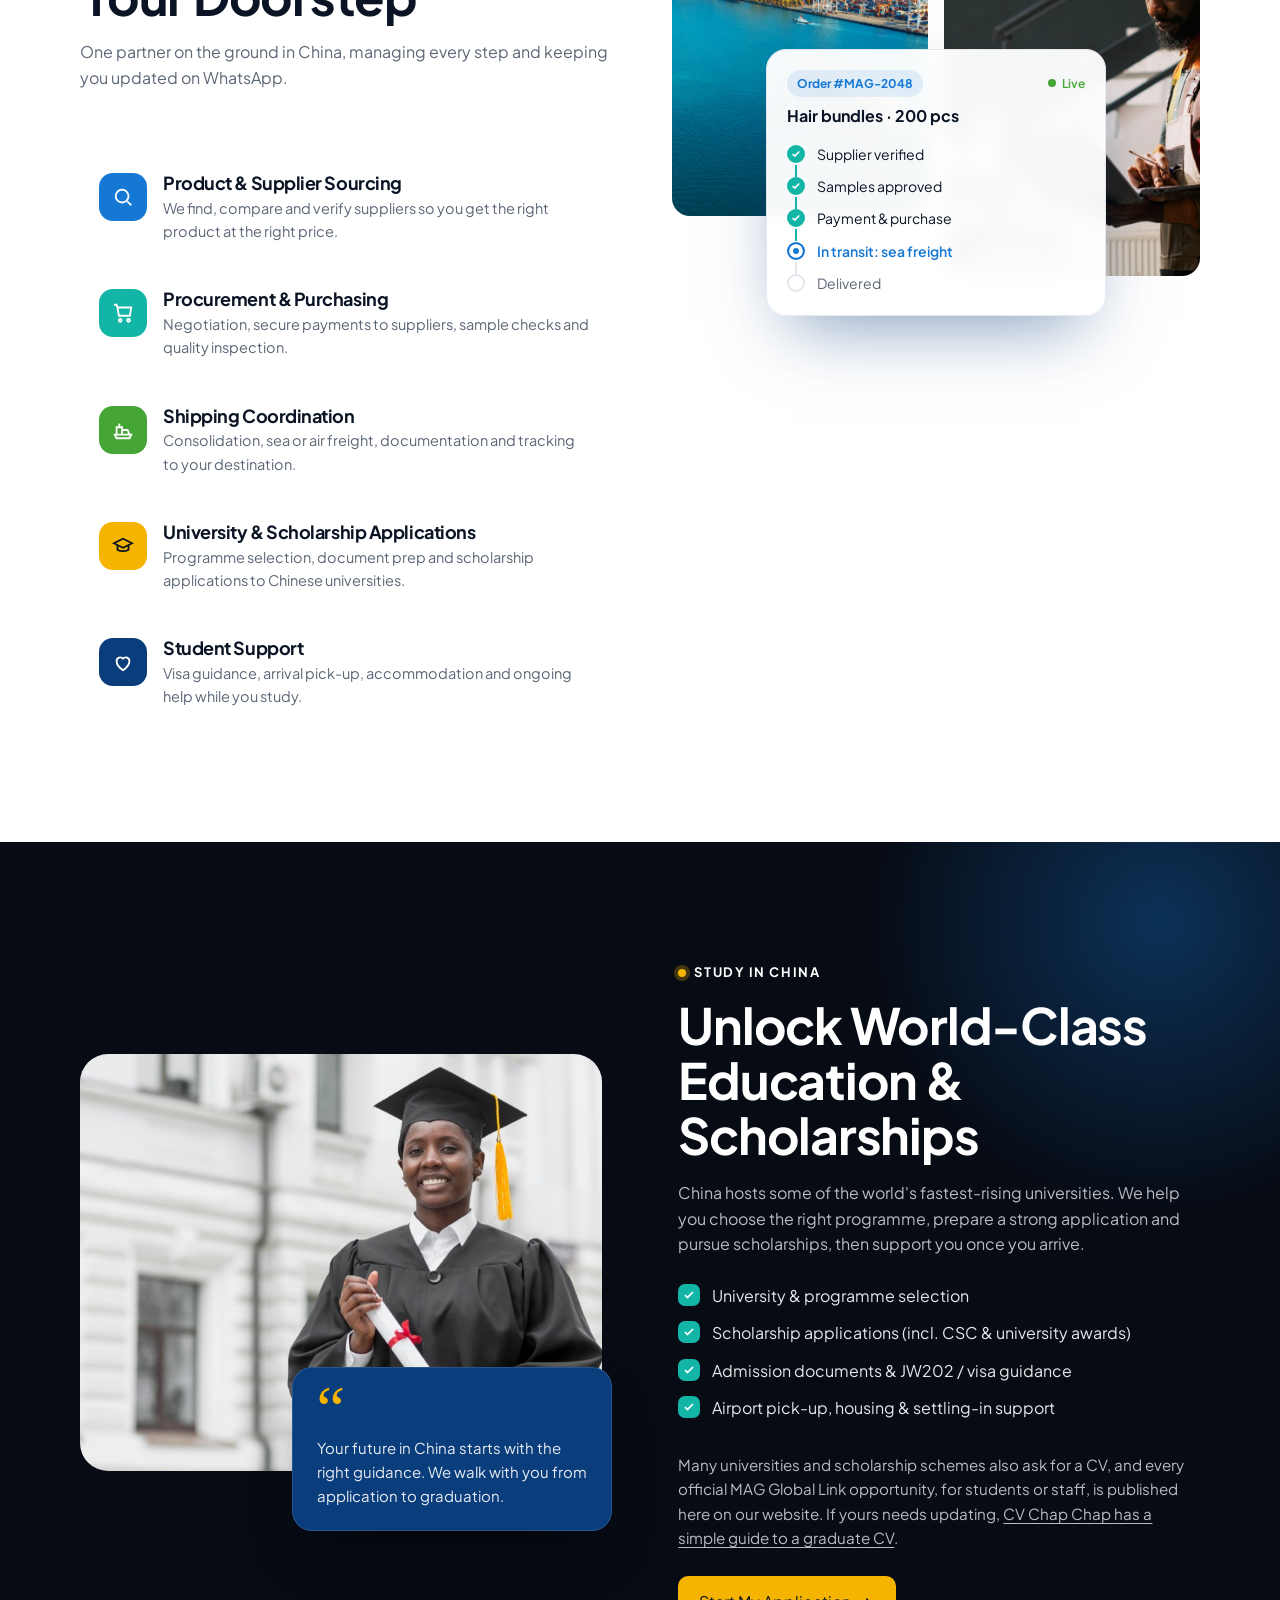
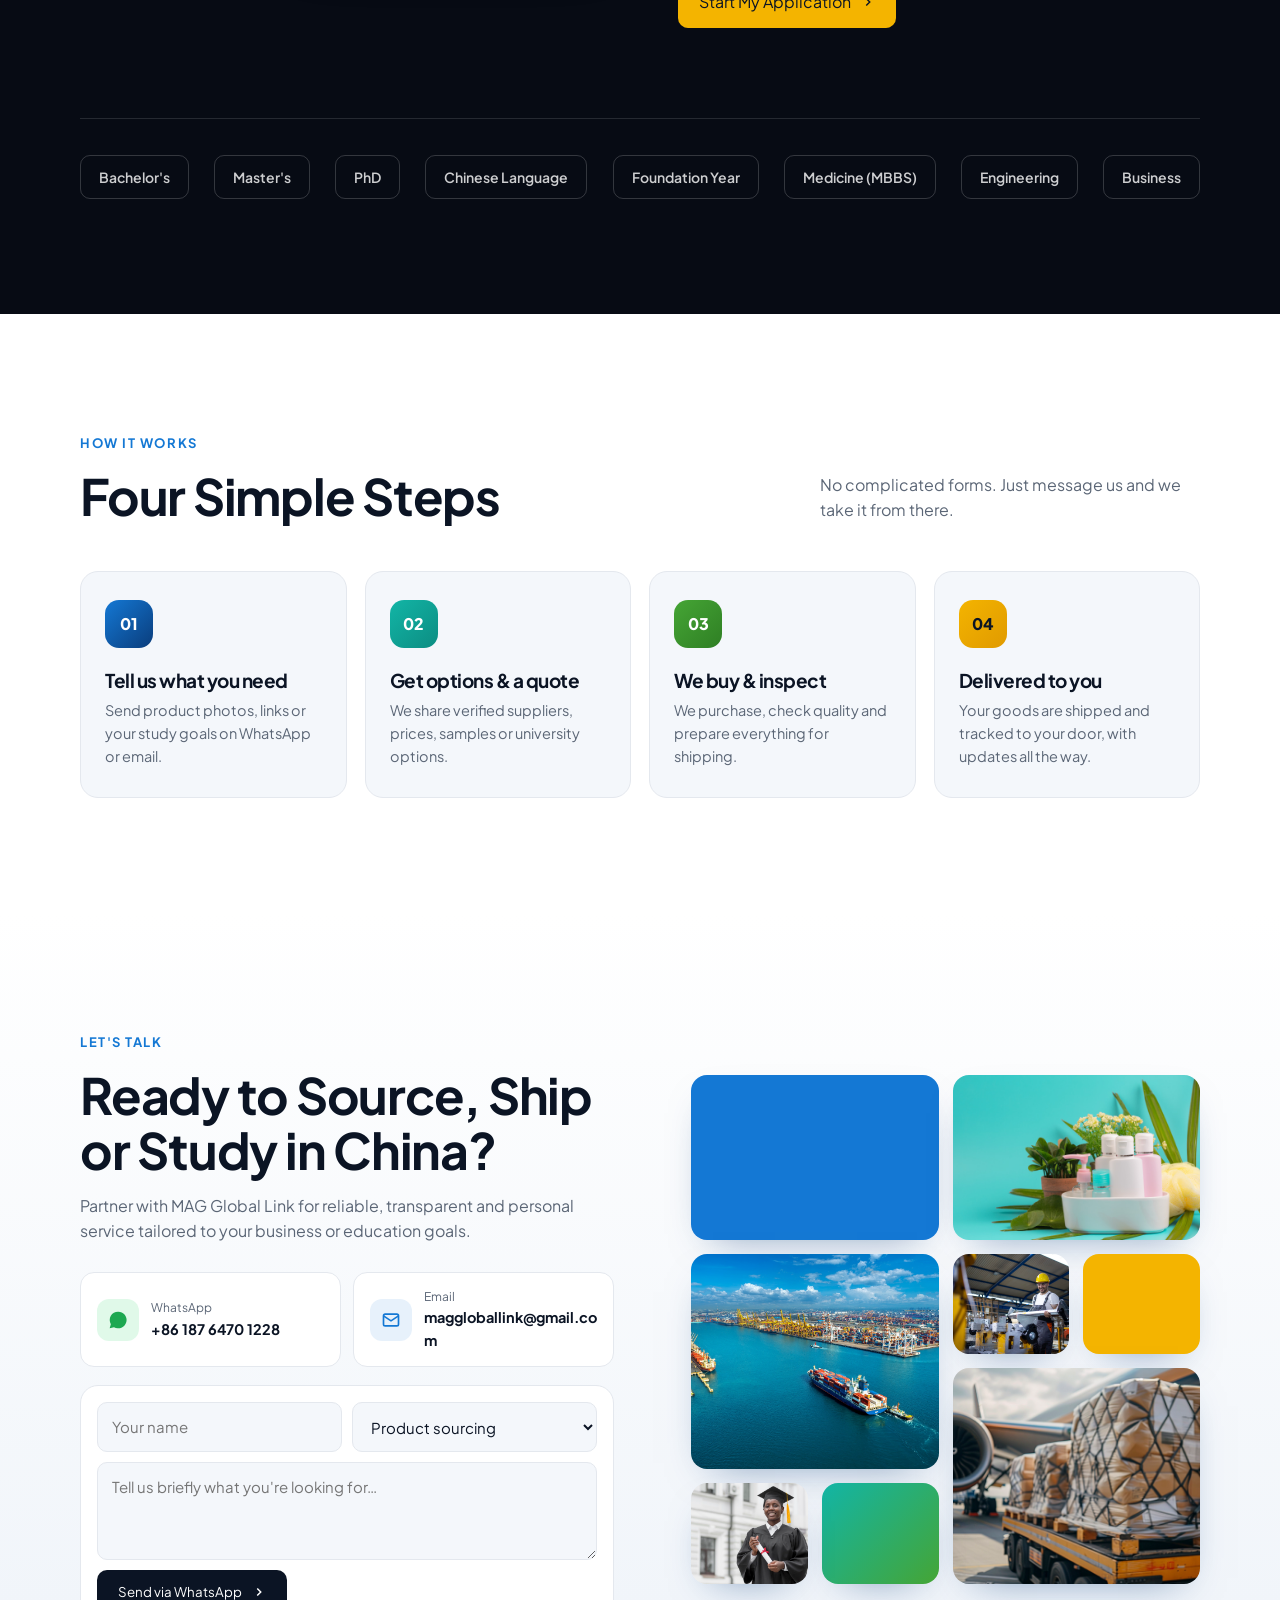
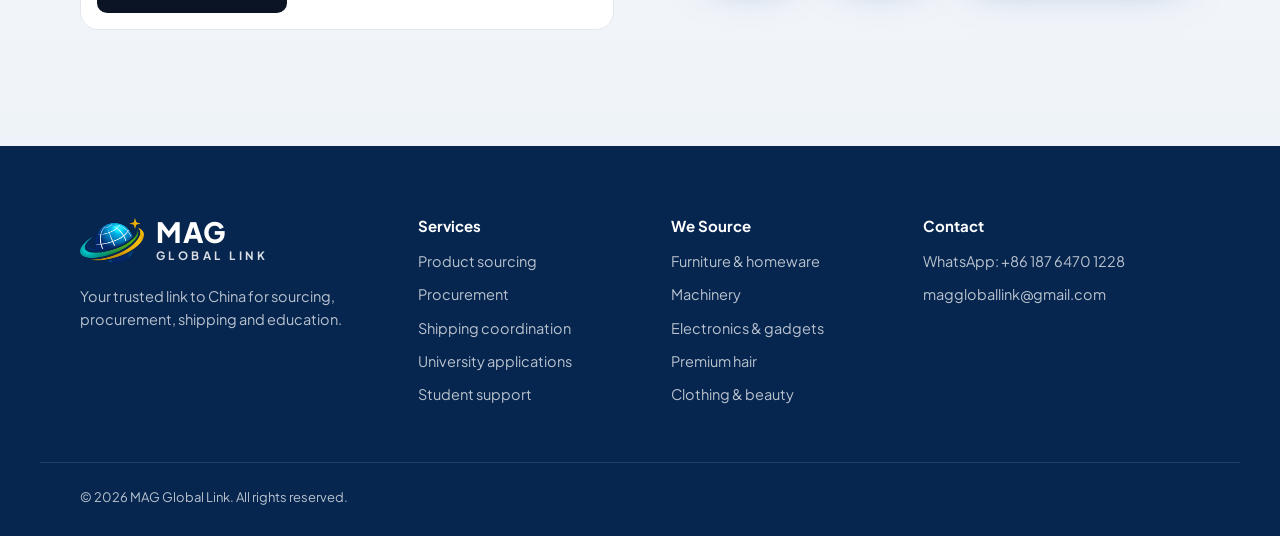
==== commit b01aead5: "Add careers note: official opportunities on this site, CV guide link" ====
--- a/index.html
+++ b/index.html
@@ -246,6 +246,7 @@
             <li>Admission documents &amp; JW202 / visa guidance</li>
             <li>Airport pick-up, housing &amp; settling-in support</li>
           </ul>
+          <p class="muted-light students__tip">Many universities and scholarship schemes also ask for a CV, and every official MAG Global Link opportunity, for students or staff, is published here on our website. If yours needs updating, <a href="https://www.cvchapchap.com/cv-for-graduates">CV Chap Chap has a simple guide to a graduate CV</a>.</p>
           <a href="https://wa.me/8618764701228?text=Hello%20MAG%20Global%20Link%2C%20I%27m%20interested%20in%20studying%20in%20China." class="btn btn--gold" target="_blank" rel="noopener">Start My Application
             <svg width="14" height="14" viewBox="0 0 24 24" fill="none" stroke="currentColor" stroke-width="2.5"><path d="M9 6l6 6-6 6"/></svg>
           </a>
--- a/styles.css
+++ b/styles.css
@@ -521,3 +521,7 @@
   .footer__grid { grid-template-columns: 1fr; gap: 32px; }
   .wa-float { width: 56px; height: 56px; right: 16px; bottom: 16px; }
 }
+
+/* Note under the Study in China list */
+.students__tip { margin: 0 0 1.5rem; font-size: .95rem; }
+.students__tip a { color: inherit; text-decoration: underline; text-underline-offset: 3px; }
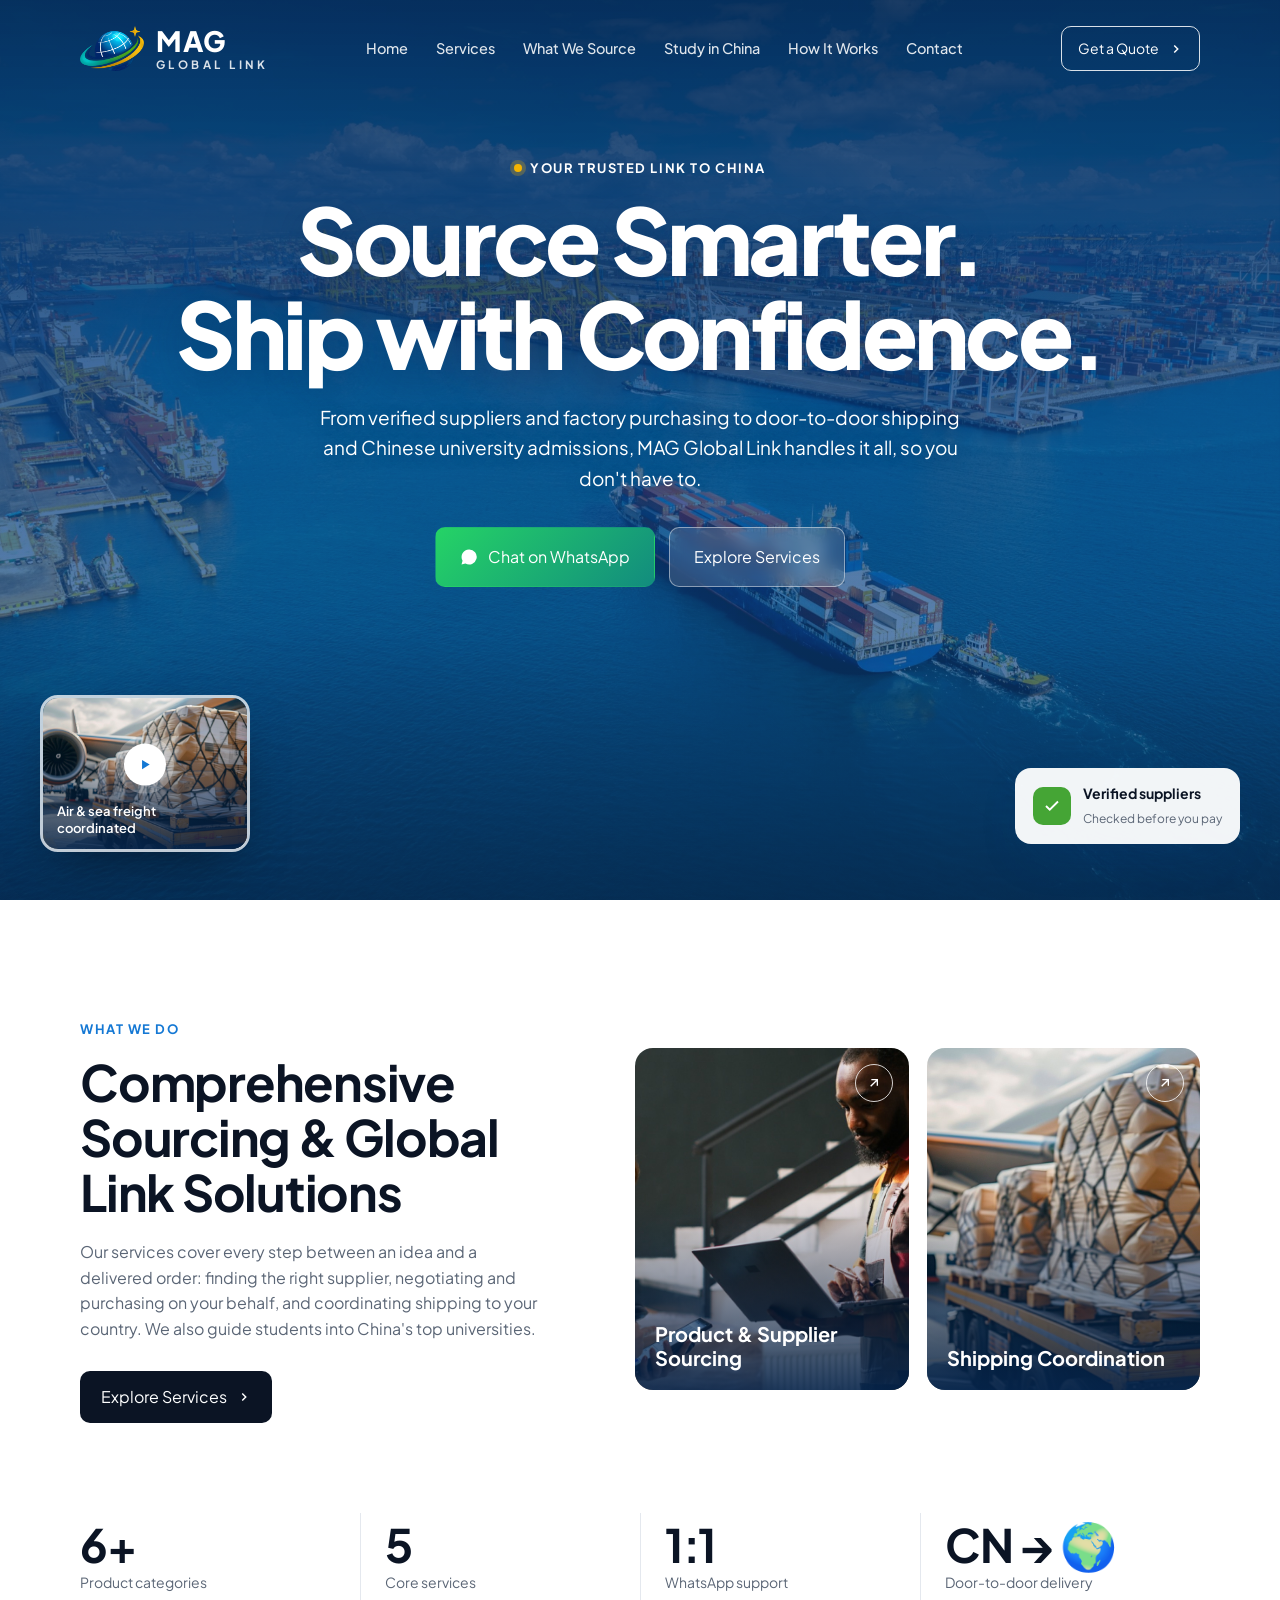
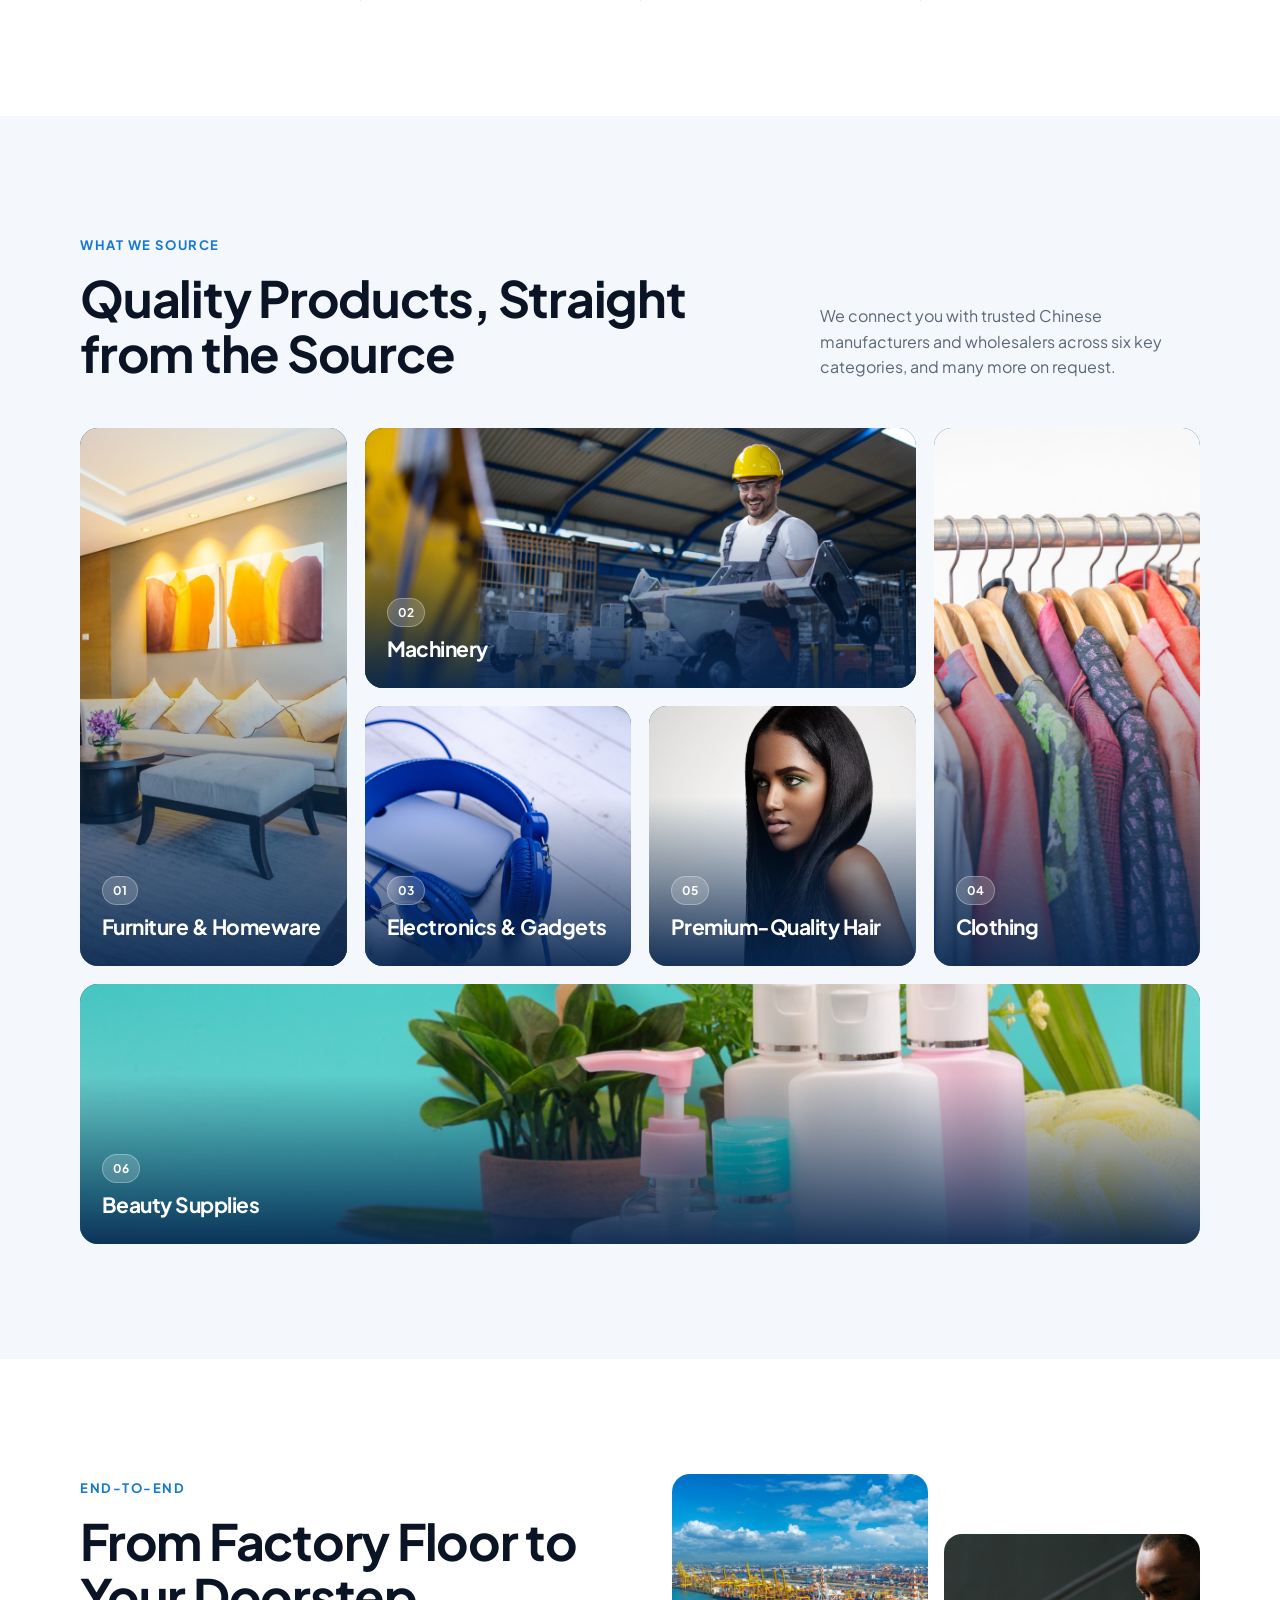
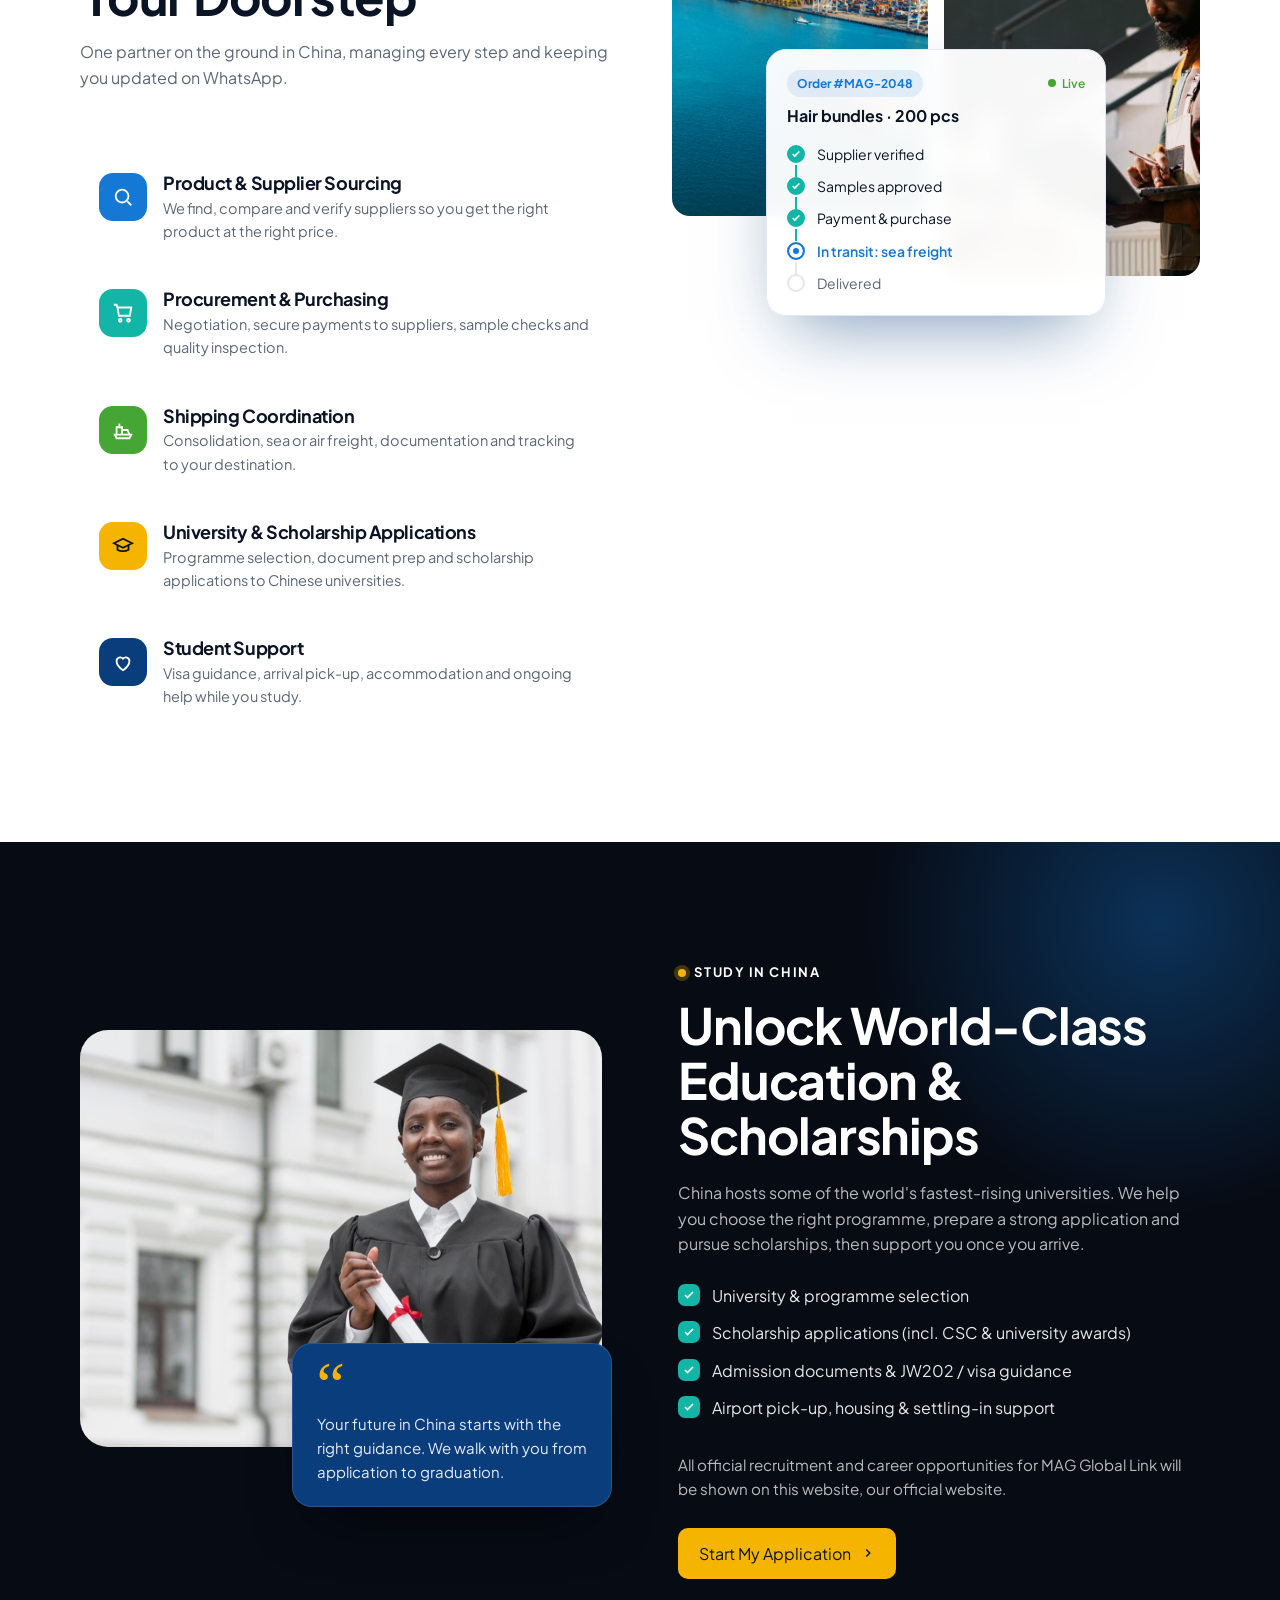
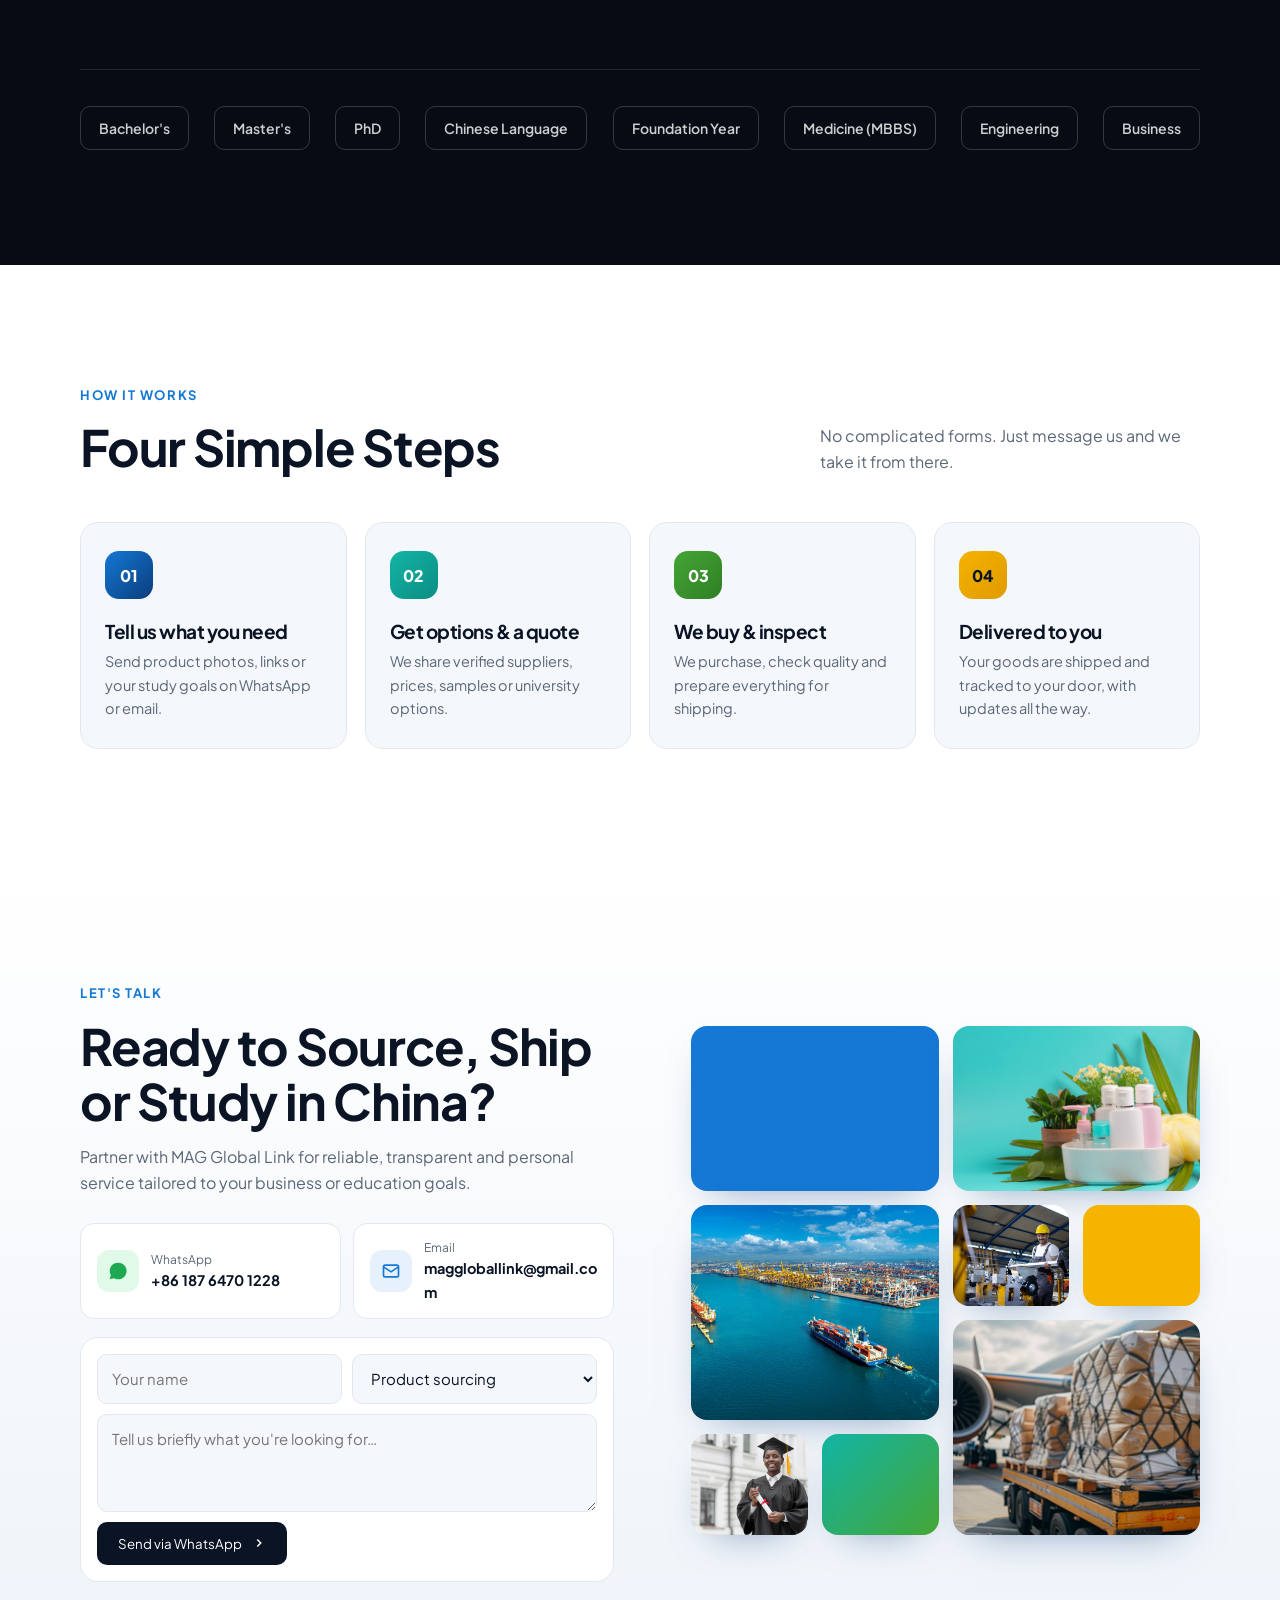
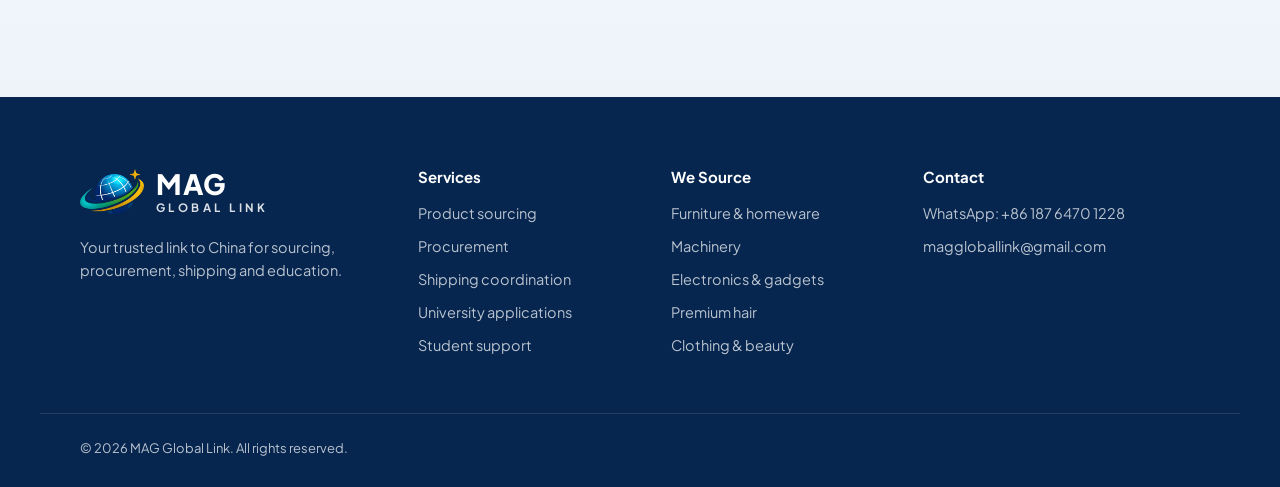
==== commit 2bcdb18d: "Careers line: official recruitment sentence only" ====
--- a/index.html
+++ b/index.html
@@ -246,7 +246,7 @@
             <li>Admission documents &amp; JW202 / visa guidance</li>
             <li>Airport pick-up, housing &amp; settling-in support</li>
           </ul>
-          <p class="muted-light students__tip">Many universities and scholarship schemes also ask for a CV, and every official MAG Global Link opportunity, for students or staff, is published here on our website. If yours needs updating, <a href="https://www.cvchapchap.com/cv-for-graduates">CV Chap Chap has a simple guide to a graduate CV</a>.</p>
+          <p class="muted-light students__tip">All official <a href="https://www.cvchapchap.com/cv-for-graduates">recruitment</a> and career opportunities for MAG Global Link will be shown on this website, our official website.</p>
           <a href="https://wa.me/8618764701228?text=Hello%20MAG%20Global%20Link%2C%20I%27m%20interested%20in%20studying%20in%20China." class="btn btn--gold" target="_blank" rel="noopener">Start My Application
             <svg width="14" height="14" viewBox="0 0 24 24" fill="none" stroke="currentColor" stroke-width="2.5"><path d="M9 6l6 6-6 6"/></svg>
           </a>
--- a/styles.css
+++ b/styles.css
@@ -524,4 +524,4 @@
 
 /* Note under the Study in China list */
 .students__tip { margin: 0 0 1.5rem; font-size: .95rem; }
-.students__tip a { color: inherit; text-decoration: underline; text-underline-offset: 3px; }
+.students__tip a { color: inherit; text-decoration: none; }
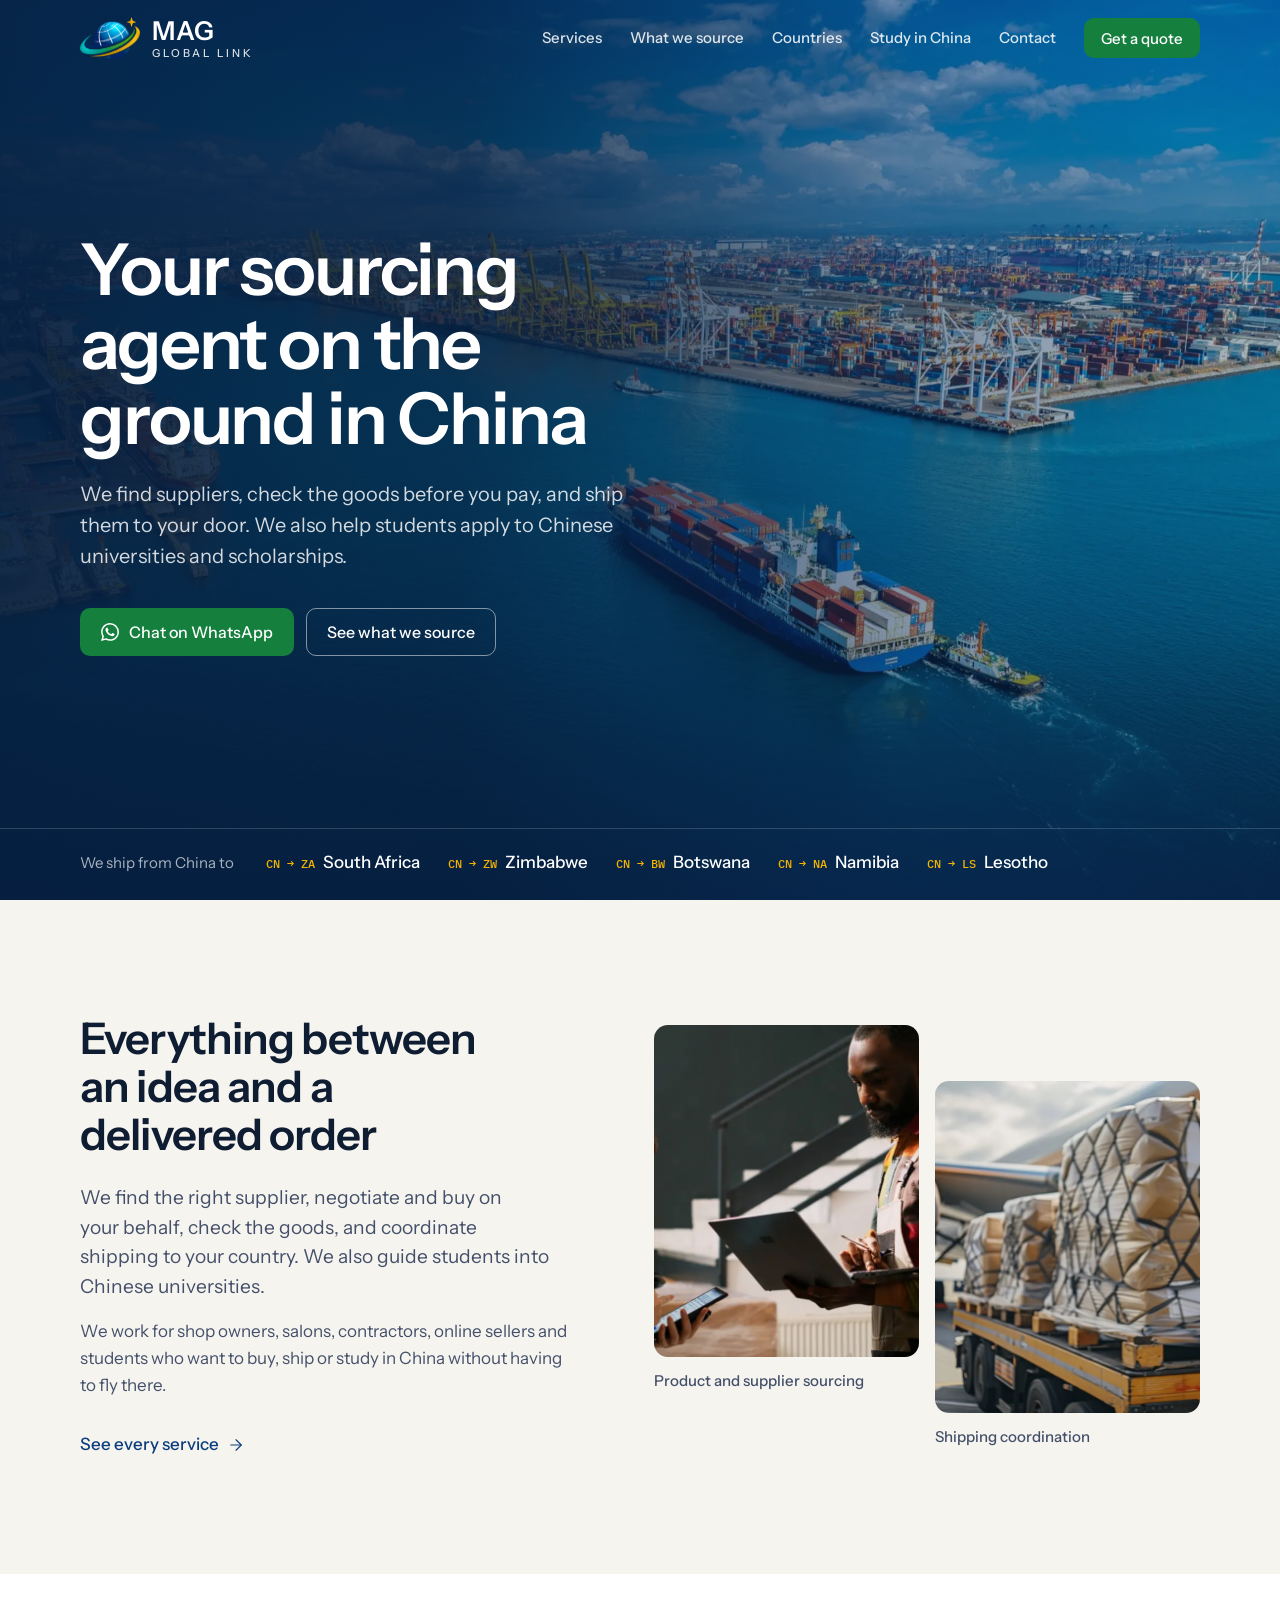
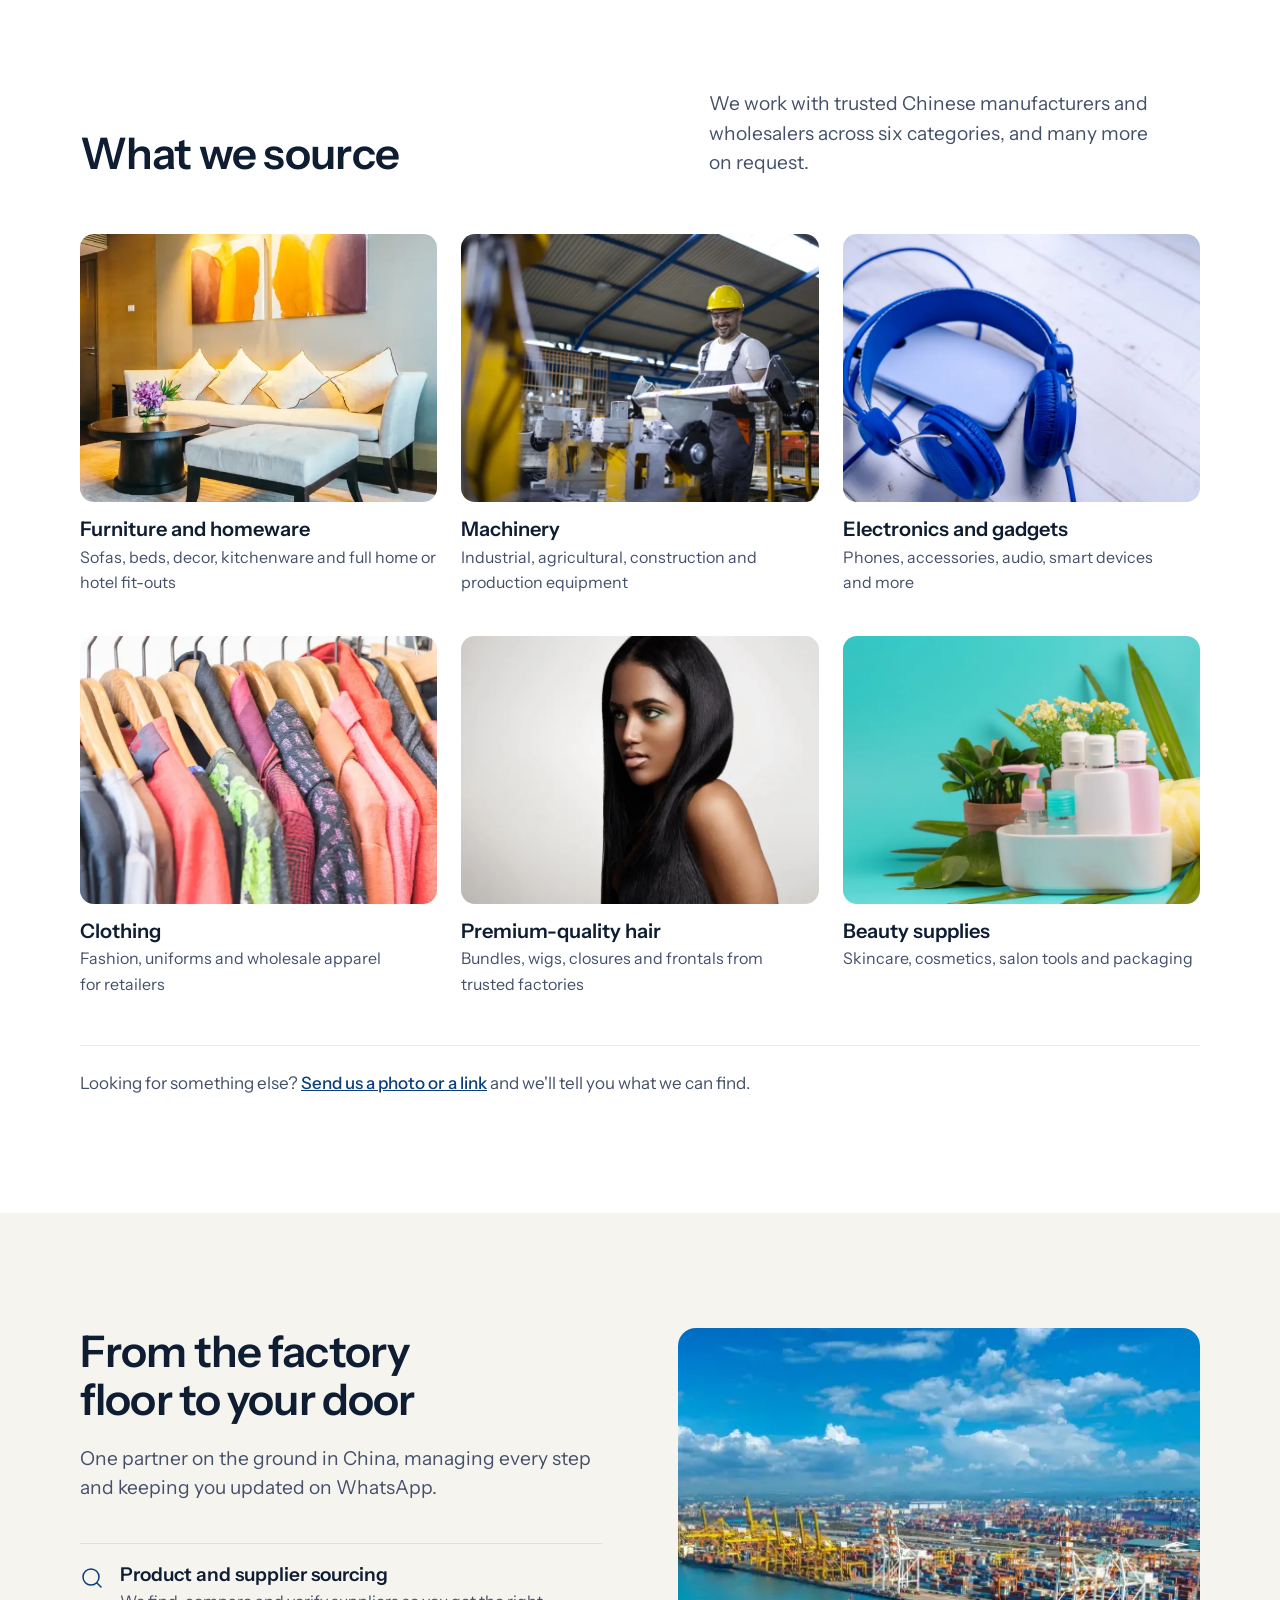
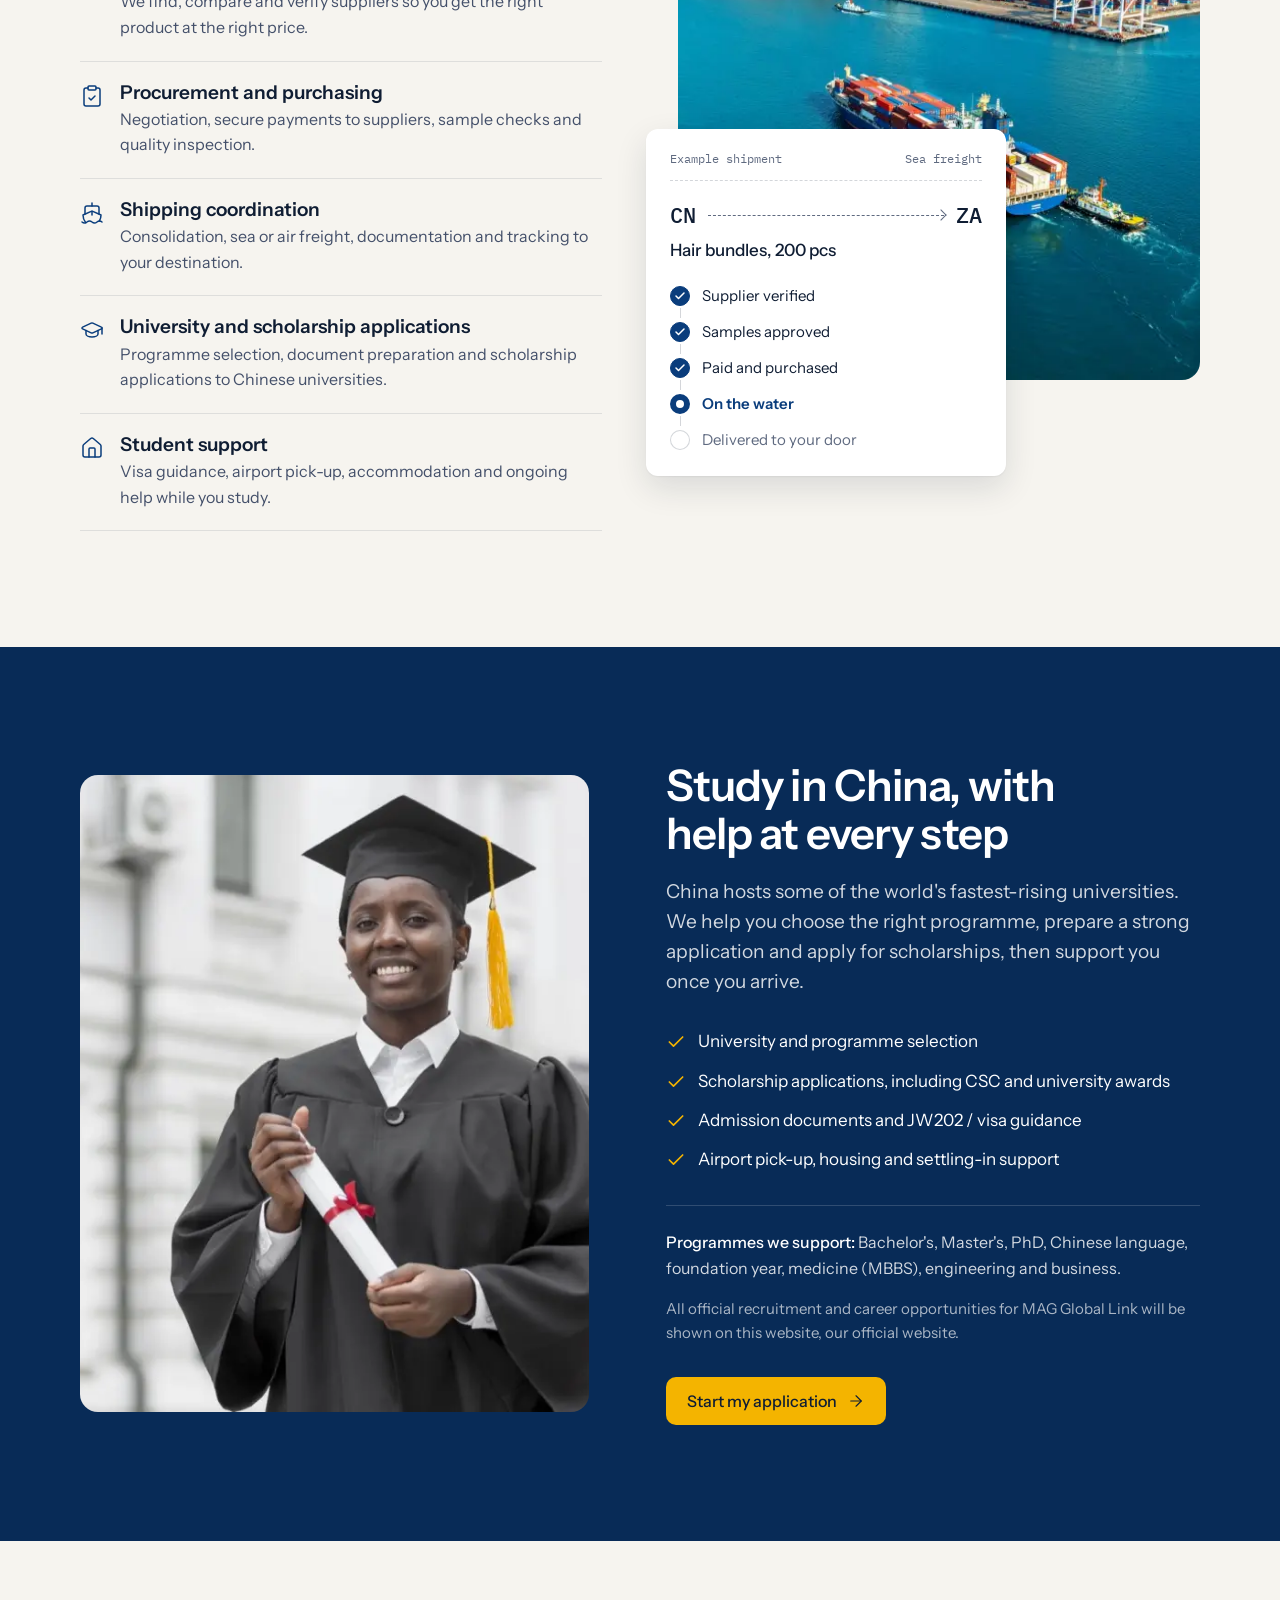
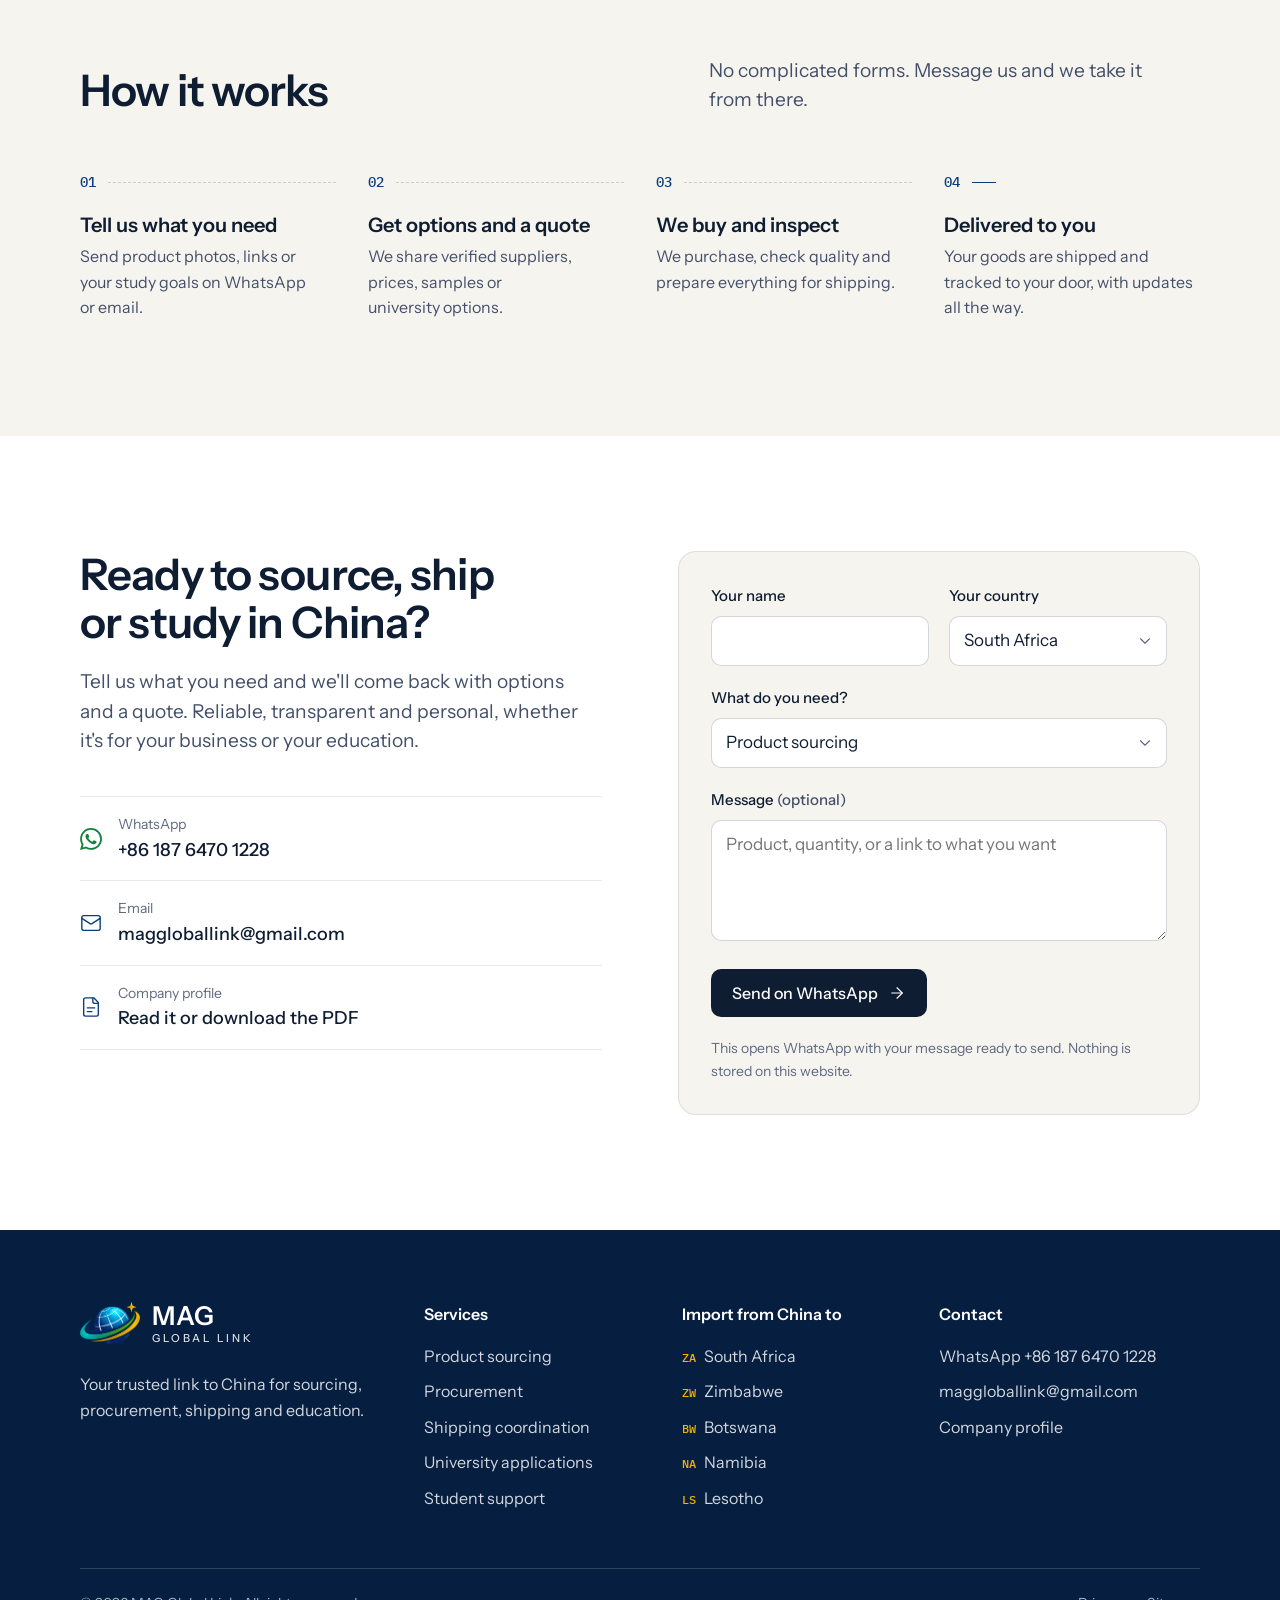
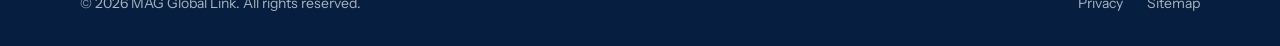
==== commit 2515fa2c: "Redesign site, add country SEO pages, launch setup and company profile - New visual direction: warm " ====
--- a/index.html
+++ b/index.html
@@ -3,385 +3,416 @@
 <head>
   <meta charset="UTF-8" />
   <meta name="viewport" content="width=device-width, initial-scale=1" />
-  <title>MAG Global Link | Sourcing, Shipping &amp; Study in China</title>
-  <meta name="description" content="MAG Global Link is your trusted link to China for product and supplier sourcing, procurement, shipping coordination, and Chinese university &amp; scholarship applications." />
-  <meta name="theme-color" content="#0A3D7C" />
-  <!-- Link previews (WhatsApp, Facebook, LinkedIn, X). Swap the image URL to your domain once live. -->
+  <title>MAG Global Link | Sourcing Agent in China, Shipping &amp; Study</title>
+  <meta name="description" content="Your sourcing agent in China. We find and check suppliers, buy and inspect your goods, ship them to your door, and help students apply to Chinese universities." />
+  <link rel="canonical" href="https://maggloballink.com/" />
+  <meta name="robots" content="index, follow, max-image-preview:large" />
+  <meta name="theme-color" content="#061F40" />
+
   <meta property="og:type" content="website" />
   <meta property="og:site_name" content="MAG Global Link" />
-  <meta property="og:title" content="MAG Global Link | Your Trusted Link to China" />
-  <meta property="og:description" content="Product sourcing, procurement, shipping coordination and Chinese university &amp; scholarship applications." />
-  <meta property="og:image" content="https://raw.githubusercontent.com/africanuspanga/mag-global-link/main/assets/img/og-image.jpg" />
-  <meta property="og:image:secure_url" content="https://raw.githubusercontent.com/africanuspanga/mag-global-link/main/assets/img/og-image.jpg" />
+  <meta property="og:url" content="https://maggloballink.com/" />
+  <meta property="og:title" content="MAG Global Link | Your sourcing agent in China" />
+  <meta property="og:description" content="We find and check suppliers, buy and inspect your goods, and ship them to your door. We also help students apply to Chinese universities." />
+  <meta property="og:image" content="https://maggloballink.com/assets/img/og-image.jpg" />
   <meta property="og:image:type" content="image/jpeg" />
   <meta property="og:image:width" content="1200" />
   <meta property="og:image:height" content="630" />
   <meta property="og:image:alt" content="MAG Global Link: sourcing, procurement, shipping and study in China" />
   <meta name="twitter:card" content="summary_large_image" />
-  <meta name="twitter:title" content="MAG Global Link | Your Trusted Link to China" />
-  <meta name="twitter:description" content="Product sourcing, procurement, shipping coordination and Chinese university &amp; scholarship applications." />
-  <meta name="twitter:image" content="https://raw.githubusercontent.com/africanuspanga/mag-global-link/main/assets/img/og-image.jpg" />
-  <link rel="icon" type="image/png" sizes="64x64" href="assets/img/favicon.png" />
-  <link rel="icon" type="image/png" sizes="32x32" href="assets/img/favicon-32.png" />
-  <link rel="apple-touch-icon" href="assets/img/apple-touch-icon.png" />
+  <meta name="twitter:title" content="MAG Global Link | Your sourcing agent in China" />
+  <meta name="twitter:description" content="We find and check suppliers, buy and inspect your goods, and ship them to your door." />
+  <meta name="twitter:image" content="https://maggloballink.com/assets/img/og-image.jpg" />
+
+  <link rel="icon" href="/favicon.ico" sizes="any" />
+  <link rel="icon" type="image/png" sizes="32x32" href="/assets/img/favicon-32.png" />
+  <link rel="apple-touch-icon" href="/assets/img/apple-touch-icon.png" />
+  <link rel="manifest" href="/site.webmanifest" />
+
+  <link rel="preload" as="image" href="/assets/img/w/hero-port-1920.webp" imagesrcset="/assets/img/w/hero-port-960.webp 960w, /assets/img/w/hero-port-1920.webp 1920w" imagesizes="100vw" fetchpriority="high" />
   <link rel="preconnect" href="https://fonts.googleapis.com" />
   <link rel="preconnect" href="https://fonts.gstatic.com" crossorigin />
-  <link href="https://fonts.googleapis.com/css2?family=Plus+Jakarta+Sans:wght@400;500;600;700;800&display=swap" rel="stylesheet" />
-  <link rel="stylesheet" href="styles.css" />
+  <link href="https://fonts.googleapis.com/css2?family=IBM+Plex+Mono:wght@400;500&family=Instrument+Sans:wght@400;500;600&display=swap" rel="stylesheet" />
+  <link rel="stylesheet" href="/styles.css" />
+
+  <script type="application/ld+json">
+  {
+    "@context": "https://schema.org",
+    "@graph": [
+      {
+        "@type": "Organization",
+        "@id": "https://maggloballink.com/#org",
+        "name": "MAG Global Link",
+        "url": "https://maggloballink.com/",
+        "logo": "https://maggloballink.com/assets/img/logo.png",
+        "image": "https://maggloballink.com/assets/img/og-image.jpg",
+        "description": "Sourcing agent in China: supplier sourcing, procurement, quality checks, shipping coordination, and Chinese university and scholarship applications.",
+        "slogan": "Your trusted link to China",
+        "email": "maggloballink@gmail.com",
+        "telephone": "+86 187 6470 1228",
+        "contactPoint": [{
+          "@type": "ContactPoint",
+          "telephone": "+86 187 6470 1228",
+          "email": "maggloballink@gmail.com",
+          "contactType": "customer service",
+          "availableLanguage": ["English"]
+        }],
+        "areaServed": [
+          { "@type": "Country", "name": "South Africa" },
+          { "@type": "Country", "name": "Zimbabwe" },
+          { "@type": "Country", "name": "Botswana" },
+          { "@type": "Country", "name": "Namibia" },
+          { "@type": "Country", "name": "Lesotho" }
+        ],
+        "knowsAbout": ["Product sourcing", "Supplier verification", "Procurement", "Quality inspection", "Freight forwarding", "Study in China", "Chinese Government Scholarship"]
+      },
+      {
+        "@type": "WebSite",
+        "@id": "https://maggloballink.com/#website",
+        "url": "https://maggloballink.com/",
+        "name": "MAG Global Link",
+        "publisher": { "@id": "https://maggloballink.com/#org" },
+        "inLanguage": "en"
+      }
+    ]
+  }
+  </script>
 </head>
 <body>
-
-  <!-- ============ HEADER ============ -->
+  <a class="skip" href="#main">Skip to content</a>
+
   <header class="header" id="header">
     <div class="container header__inner">
-      <a href="#home" class="brand" aria-label="MAG Global Link home">
-        <img src="assets/img/mark.png" alt="" width="64" height="45" />
-        <span class="brand__text"><strong>MAG</strong><small>GLOBAL LINK</small></span>
+      <a href="/" class="brand" aria-label="MAG Global Link home">
+        <img src="/assets/img/mark.png" alt="" width="60" height="42" />
+        <span class="brand__word"><strong>MAG</strong><small>GLOBAL LINK</small></span>
       </a>
 
       <nav class="nav" id="nav" aria-label="Main">
-        <a href="#home">Home</a>
         <a href="#services">Services</a>
-        <a href="#sourcing">What We Source</a>
+        <a href="#sourcing">What we source</a>
+        <a href="/import-from-china">Countries</a>
         <a href="#students">Study in China</a>
-        <a href="#process">How It Works</a>
         <a href="#contact">Contact</a>
-        <a href="https://wa.me/8618764701228" class="btn btn--gold nav__cta" target="_blank" rel="noopener">Get a Quote</a>
+        <a href="https://wa.me/8618764701228" class="btn btn--wa btn--sm" target="_blank" rel="noopener">Get a quote</a>
       </nav>
 
-      <a href="https://wa.me/8618764701228" class="btn btn--outline-light header__cta" target="_blank" rel="noopener">
-        Get a Quote <svg width="14" height="14" viewBox="0 0 24 24" fill="none" stroke="currentColor" stroke-width="2.5"><path d="M9 6l6 6-6 6"/></svg>
-      </a>
-
-      <button class="burger" id="burger" aria-label="Open menu" aria-expanded="false" aria-controls="nav">
+      <button class="burger" id="burger" type="button" aria-label="Open menu" aria-expanded="false" aria-controls="nav">
         <span></span><span></span><span></span>
       </button>
     </div>
   </header>
 
-  <main>
-    <!-- ============ HERO ============ -->
+  <main id="main">
+    <!-- Hero -->
     <section class="hero" id="home">
-      <div class="hero__frame">
-        <img class="hero__bg" src="assets/img/hero-port.jpg" alt="Aerial view of a container ship leaving a busy cargo port" fetchpriority="high" />
-        <div class="hero__shade"></div>
-
-        <div class="container hero__content">
-          <span class="eyebrow eyebrow--light reveal"><i class="dot"></i> Your trusted link to China</span>
-          <h1 class="hero__title reveal">Source Smarter.<br />Ship with Confidence.</h1>
-          <p class="hero__lead reveal">From verified suppliers and factory purchasing to door-to-door shipping and Chinese university admissions, MAG Global Link handles it all, so you don't have to.</p>
-          <div class="hero__actions reveal">
-            <a href="https://wa.me/8618764701228" class="btn btn--wa btn--lg" target="_blank" rel="noopener">
-              <svg width="18" height="18" viewBox="0 0 24 24" fill="currentColor"><path d="M17.5 14.4c-.3-.1-1.8-.9-2-1s-.5-.1-.7.1-.8 1-1 1.2-.4.2-.7.1a8.2 8.2 0 0 1-4-3.5c-.3-.5.3-.5.9-1.6.1-.2 0-.4 0-.5l-.9-2.2c-.2-.6-.5-.5-.7-.5h-.6a1.2 1.2 0 0 0-.9.4 3.7 3.7 0 0 0-1.1 2.7 6.5 6.5 0 0 0 1.3 3.4 14.6 14.6 0 0 0 5.6 5c2.1.9 2.9 1 4 .8a3.4 3.4 0 0 0 2.2-1.6 2.8 2.8 0 0 0 .2-1.6c-.1-.1-.3-.2-.6-.3zM12 2a10 10 0 0 0-8.6 15l-1.4 5 5.2-1.4A10 10 0 1 0 12 2z"/></svg>
+      <div class="hero__media">
+        <img src="/assets/img/w/hero-port-1920.webp" srcset="/assets/img/w/hero-port-960.webp 960w, /assets/img/w/hero-port-1920.webp 1920w" sizes="100vw" alt="Container ship leaving a busy cargo port" width="1920" height="1279" fetchpriority="high" />
+      </div>
+
+      <div class="container hero__inner">
+        <div class="hero__text">
+          <h1 class="h1">Your sourcing agent on the ground in China</h1>
+          <p class="hero__lead">We find suppliers, check the goods before you pay, and ship them to your door. We also help students apply to Chinese universities and scholarships.</p>
+          <div class="hero__actions">
+            <a href="https://wa.me/8618764701228" class="btn btn--wa" target="_blank" rel="noopener">
+              <svg viewBox="0 0 24 24" fill="currentColor" aria-hidden="true"><path d="M17.47 14.38c-.3-.15-1.76-.87-2.03-.97-.27-.1-.47-.15-.67.15-.2.3-.77.97-.94 1.16-.17.2-.35.22-.64.08-.3-.15-1.26-.47-2.39-1.48-.88-.79-1.48-1.76-1.65-2.06-.17-.3-.02-.46.13-.6.13-.14.3-.35.45-.52.15-.18.2-.3.3-.5.1-.2.05-.37-.03-.52-.07-.15-.67-1.61-.92-2.2-.24-.59-.49-.5-.67-.51h-.57c-.2 0-.52.07-.8.37-.27.3-1.04 1.02-1.04 2.48 0 1.46 1.07 2.88 1.21 3.07.15.2 2.1 3.2 5.08 4.49.71.31 1.26.49 1.7.63.71.22 1.36.19 1.87.12.57-.09 1.76-.72 2-1.42.25-.69.25-1.29.18-1.41-.08-.13-.28-.2-.57-.35m-5.42 7.4h-.01a9.87 9.87 0 0 1-5.03-1.38l-.36-.21-3.74.98 1-3.65-.24-.37a9.86 9.86 0 0 1-1.51-5.26c0-5.45 4.44-9.88 9.89-9.88a9.83 9.83 0 0 1 9.88 9.9c0 5.45-4.44 9.88-9.88 9.88m8.41-18.3A11.82 11.82 0 0 0 12.05 0C5.5 0 .16 5.34.16 11.89c0 2.1.55 4.14 1.59 5.95L.06 24l6.3-1.65a11.88 11.88 0 0 0 5.69 1.45h.01c6.55 0 11.89-5.34 11.89-11.89a11.82 11.82 0 0 0-3.48-8.41Z"/></svg>
               Chat on WhatsApp
             </a>
-            <a href="#services" class="btn btn--glass btn--lg">Explore Services</a>
+            <a href="#sourcing" class="btn btn--ghost-light">See what we source</a>
           </div>
         </div>
-
-        <a href="#services" class="hero__float hero__float--left reveal" aria-label="Shipping coordination">
-          <img src="assets/img/air-cargo.jpg" alt="" loading="lazy" />
-          <span class="hero__float-play" aria-hidden="true">
-            <svg width="14" height="14" viewBox="0 0 24 24" fill="currentColor"><path d="M7 4v16l13-8z"/></svg>
-          </span>
-          <span class="hero__float-label">Air &amp; sea freight<br />coordinated</span>
-        </a>
-
-        <div class="hero__badge reveal" aria-hidden="true">
-          <span class="hero__badge-icon">
-            <svg width="18" height="18" viewBox="0 0 24 24" fill="none" stroke="currentColor" stroke-width="2.5"><path d="M20 6L9 17l-5-5"/></svg>
-          </span>
-          <span><strong>Verified suppliers</strong><small>Checked before you pay</small></span>
-        </div>
-      </div>
-    </section>
-
-    <!-- ============ INTRO / SERVICES SNAPSHOT ============ -->
-    <section class="section intro" id="services">
-      <div class="container intro__grid">
-        <div class="intro__text reveal">
-          <span class="eyebrow">What we do</span>
-          <h2 class="h2">Comprehensive Sourcing &amp; Global Link Solutions</h2>
-          <p class="muted">Our services cover every step between an idea and a delivered order: finding the right supplier, negotiating and purchasing on your behalf, and coordinating shipping to your country. We also guide students into China's top universities.</p>
-          <a href="#end-to-end" class="btn btn--dark">Explore Services
-            <svg width="14" height="14" viewBox="0 0 24 24" fill="none" stroke="currentColor" stroke-width="2.5"><path d="M9 6l6 6-6 6"/></svg>
+      </div>
+
+      <nav class="routes" aria-label="Countries we ship to">
+        <div class="container routes__inner">
+          <span class="routes__label">We ship from China to</span>
+          <ul class="routes__list">
+            <li><a href="/import-from-china/south-africa"><span class="code">CN → ZA</span><span>South Africa</span></a></li>
+            <li><a href="/import-from-china/zimbabwe"><span class="code">CN → ZW</span><span>Zimbabwe</span></a></li>
+            <li><a href="/import-from-china/botswana"><span class="code">CN → BW</span><span>Botswana</span></a></li>
+            <li><a href="/import-from-china/namibia"><span class="code">CN → NA</span><span>Namibia</span></a></li>
+            <li><a href="/import-from-china/lesotho"><span class="code">CN → LS</span><span>Lesotho</span></a></li>
+          </ul>
+        </div>
+      </nav>
+    </section>
+
+    <!-- What we do -->
+    <section class="section" id="services">
+      <div class="container intro">
+        <div>
+          <h2 class="h2">Everything between an idea and a delivered order</h2>
+          <p class="lead">We find the right supplier, negotiate and buy on your behalf, check the goods, and coordinate shipping to your country. We also guide students into Chinese universities.</p>
+          <p class="muted">We work for shop owners, salons, contractors, online sellers and students who want to buy, ship or study in China without having to fly there.</p>
+          <a href="#end-to-end" class="link-arrow">See every service
+            <svg viewBox="0 0 24 24" fill="none" stroke="currentColor" stroke-width="1.5" stroke-linecap="round" stroke-linejoin="round" aria-hidden="true"><path d="M5 12h14"/><path d="m12 5 7 7-7 7"/></svg>
           </a>
         </div>
-
-        <div class="intro__cards">
-          <a href="#sourcing" class="img-card reveal">
-            <img src="assets/img/procurement.jpg" alt="Warehouse team checking goods on shelves before shipping" loading="lazy" />
-            <span class="img-card__arrow" aria-hidden="true"><svg width="16" height="16" viewBox="0 0 24 24" fill="none" stroke="currentColor" stroke-width="2"><path d="M7 17L17 7M8 7h9v9"/></svg></span>
-            <span class="img-card__label">Product &amp; Supplier Sourcing</span>
-          </a>
-          <a href="#end-to-end" class="img-card reveal">
-            <img src="assets/img/air-cargo.jpg" alt="Cargo pallets being loaded beside a cargo aircraft" loading="lazy" />
-            <span class="img-card__arrow" aria-hidden="true"><svg width="16" height="16" viewBox="0 0 24 24" fill="none" stroke="currentColor" stroke-width="2"><path d="M7 17L17 7M8 7h9v9"/></svg></span>
-            <span class="img-card__label">Shipping Coordination</span>
-          </a>
-        </div>
-      </div>
-
-      <div class="container stats">
-        <div class="stat reveal"><strong>6+</strong><span>Product categories</span></div>
-        <div class="stat reveal"><strong>5</strong><span>Core services</span></div>
-        <div class="stat reveal"><strong>1:1</strong><span>WhatsApp support</span></div>
-        <div class="stat reveal"><strong>CN&nbsp;→&nbsp;🌍</strong><span>Door-to-door delivery</span></div>
-      </div>
-    </section>
-
-    <!-- ============ WHAT WE SOURCE ============ -->
-    <section class="section sourcing" id="sourcing">
+        <div class="intro__media">
+          <figure class="photo">
+            <img src="/assets/img/w/procurement.webp" alt="Warehouse staff checking cartons on shelves before shipping" width="1200" height="675" loading="lazy" />
+            <figcaption>Product and supplier sourcing</figcaption>
+          </figure>
+          <figure class="photo">
+            <img src="/assets/img/w/air-cargo.webp" alt="Cargo pallets being loaded beside an aircraft" width="1200" height="800" loading="lazy" />
+            <figcaption>Shipping coordination</figcaption>
+          </figure>
+        </div>
+      </div>
+    </section>
+
+    <!-- What we source -->
+    <section class="section section--white" id="sourcing">
       <div class="container">
-        <div class="section-head reveal">
-          <div>
-            <span class="eyebrow">What we source</span>
-            <h2 class="h2">Quality Products, Straight from the Source</h2>
-          </div>
-          <p class="muted">We connect you with trusted Chinese manufacturers and wholesalers across six key categories, and many more on request.</p>
-        </div>
-
-        <div class="bento">
-          <article class="cat cat--tall reveal">
-            <img src="assets/img/furniture.jpg" alt="Modern living room with sofa and decor" loading="lazy" />
-            <div class="cat__body"><span class="chip">01</span><h3>Furniture &amp; Homeware</h3><p>Sofas, beds, décor, kitchenware and full home or hotel fit-outs.</p></div>
-          </article>
-          <article class="cat reveal">
-            <img src="assets/img/machinery.jpg" alt="Factory worker operating industrial machinery" loading="lazy" />
-            <div class="cat__body"><span class="chip">02</span><h3>Machinery</h3><p>Industrial, agricultural, construction and production equipment.</p></div>
-          </article>
-          <article class="cat reveal">
-            <img src="assets/img/electronics.jpg" alt="Blue headphones connected to a smartphone" loading="lazy" />
-            <div class="cat__body"><span class="chip">03</span><h3>Electronics &amp; Gadgets</h3><p>Phones, accessories, audio, smart devices and more.</p></div>
-          </article>
-          <article class="cat cat--tall reveal">
-            <img src="assets/img/clothing.jpg" alt="Colourful clothes hanging on a store rail" loading="lazy" />
-            <div class="cat__body"><span class="chip">04</span><h3>Clothing</h3><p>Fashion, uniforms and wholesale apparel for retailers.</p></div>
-          </article>
-          <article class="cat reveal">
-            <img src="assets/img/hair.jpg" alt="Woman with long, silky straight hair" loading="lazy" />
-            <div class="cat__body"><span class="chip">05</span><h3>Premium-Quality Hair</h3><p>Bundles, wigs, closures and frontals from trusted factories.</p></div>
-          </article>
-          <article class="cat reveal">
-            <img src="assets/img/beauty.jpg" alt="Cosmetic and skincare bottles on a teal background" loading="lazy" />
-            <div class="cat__body"><span class="chip">06</span><h3>Beauty Supplies</h3><p>Skincare, cosmetics, salon tools and packaging.</p></div>
-          </article>
-        </div>
-      </div>
-    </section>
-
-    <!-- ============ END TO END ============ -->
-    <section class="section e2e" id="end-to-end">
-      <div class="container e2e__grid">
-        <div class="e2e__intro reveal">
-          <span class="eyebrow">End-to-end</span>
-          <h2 class="h2">From Factory Floor to Your Doorstep</h2>
-          <p class="muted">One partner on the ground in China, managing every step and keeping you updated on WhatsApp.</p>
-        </div>
-
-        <ul class="svc-list">
-          <li class="svc reveal">
-            <span class="svc__icon svc__icon--blue"><svg viewBox="0 0 24 24" fill="none" stroke="currentColor" stroke-width="2"><circle cx="11" cy="11" r="7"/><path d="M21 21l-4.3-4.3"/></svg></span>
-            <div><h3>Product &amp; Supplier Sourcing</h3><p>We find, compare and verify suppliers so you get the right product at the right price.</p></div>
-          </li>
-          <li class="svc reveal">
-            <span class="svc__icon svc__icon--teal"><svg viewBox="0 0 24 24" fill="none" stroke="currentColor" stroke-width="2"><path d="M6 6h15l-1.5 9h-12z"/><path d="M6 6L5 3H2"/><circle cx="9" cy="20" r="1.5"/><circle cx="18" cy="20" r="1.5"/></svg></span>
-            <div><h3>Procurement &amp; Purchasing</h3><p>Negotiation, secure payments to suppliers, sample checks and quality inspection.</p></div>
-          </li>
-          <li class="svc reveal">
-            <span class="svc__icon svc__icon--green"><svg viewBox="0 0 24 24" fill="none" stroke="currentColor" stroke-width="2"><path d="M3 17h18l-2 4H5z"/><path d="M5 17V9h6v8M11 12h6l2 5"/><path d="M8 9V5"/></svg></span>
-            <div><h3>Shipping Coordination</h3><p>Consolidation, sea or air freight, documentation and tracking to your destination.</p></div>
-          </li>
-          <li class="svc reveal">
-            <span class="svc__icon svc__icon--gold"><svg viewBox="0 0 24 24" fill="none" stroke="currentColor" stroke-width="2"><path d="M2 9l10-5 10 5-10 5z"/><path d="M6 11v5c3 2 9 2 12 0v-5"/></svg></span>
-            <div><h3>University &amp; Scholarship Applications</h3><p>Programme selection, document prep and scholarship applications to Chinese universities.</p></div>
-          </li>
-          <li class="svc reveal">
-            <span class="svc__icon svc__icon--navy"><svg viewBox="0 0 24 24" fill="none" stroke="currentColor" stroke-width="2"><path d="M12 21s-7-4.4-7-10a4 4 0 0 1 7-2.6A4 4 0 0 1 19 11c0 5.6-7 10-7 10z"/></svg></span>
-            <div><h3>Student Support</h3><p>Visa guidance, arrival pick-up, accommodation and ongoing help while you study.</p></div>
+        <div class="section-head">
+          <h2 class="h2">What we source</h2>
+          <p class="lead">We work with trusted Chinese manufacturers and wholesalers across six categories, and many more on request.</p>
+        </div>
+
+        <ul class="cats">
+          <li class="cat">
+            <img src="/assets/img/w/furniture.webp" alt="Living room with a sofa, ottoman and wall art" width="600" height="900" loading="lazy" />
+            <div><h3>Furniture and homeware</h3><p>Sofas, beds, decor, kitchenware and full home or hotel fit-outs</p></div>
+          </li>
+          <li class="cat">
+            <img src="/assets/img/w/machinery.webp" alt="Factory worker operating industrial machinery" width="900" height="600" loading="lazy" />
+            <div><h3>Machinery</h3><p>Industrial, agricultural, construction and production equipment</p></div>
+          </li>
+          <li class="cat">
+            <img src="/assets/img/w/electronics.webp" alt="Blue headphones plugged into a smartphone" width="900" height="600" loading="lazy" />
+            <div><h3>Electronics and gadgets</h3><p>Phones, accessories, audio, smart devices and more</p></div>
+          </li>
+          <li class="cat">
+            <img src="/assets/img/w/clothing.webp" alt="Colourful clothes on hangers on a shop rail" width="600" height="900" loading="lazy" />
+            <div><h3>Clothing</h3><p>Fashion, uniforms and wholesale apparel for retailers</p></div>
+          </li>
+          <li class="cat">
+            <img src="/assets/img/w/hair.webp" alt="Woman with long, straight black hair" width="900" height="600" loading="lazy" />
+            <div><h3>Premium-quality hair</h3><p>Bundles, wigs, closures and frontals from trusted factories</p></div>
+          </li>
+          <li class="cat">
+            <img src="/assets/img/w/beauty.webp" alt="Skincare and cosmetic bottles on a teal background" width="900" height="600" loading="lazy" />
+            <div><h3>Beauty supplies</h3><p>Skincare, cosmetics, salon tools and packaging</p></div>
           </li>
         </ul>
-
-        <div class="e2e__visual reveal">
-          <div class="e2e__photos">
-            <img src="assets/img/hero-port.jpg" alt="Container ship at port" loading="lazy" />
-            <img src="assets/img/procurement.jpg" alt="Warehouse quality inspection" loading="lazy" />
-          </div>
-          <div class="tracker" aria-label="Example order progress">
-            <div class="tracker__head">
-              <span class="tracker__tag">Order #MAG-2048</span>
-              <span class="tracker__live"><i></i> Live</span>
-            </div>
-            <p class="tracker__item">Hair bundles · 200 pcs</p>
-            <ol class="tracker__steps">
+        <p class="cats-more">Looking for something else? <a href="https://wa.me/8618764701228?text=Hello%20MAG%20Global%20Link%2C%20can%20you%20source%20this%20product%20for%20me%3F" target="_blank" rel="noopener">Send us a photo or a link</a> and we'll tell you what we can find.</p>
+      </div>
+    </section>
+
+    <!-- End to end -->
+    <section class="section" id="end-to-end">
+      <div class="container e2e">
+        <div>
+          <h2 class="h2">From the factory floor to your door</h2>
+          <p class="lead">One partner on the ground in China, managing every step and keeping you updated on WhatsApp.</p>
+
+          <ul class="svc">
+            <li>
+              <svg viewBox="0 0 24 24" fill="none" stroke="currentColor" stroke-width="1.5" stroke-linecap="round" stroke-linejoin="round" aria-hidden="true"><circle cx="11" cy="11" r="8"/><path d="m21 21-4.3-4.3"/></svg>
+              <div><h3>Product and supplier sourcing</h3><p>We find, compare and verify suppliers so you get the right product at the right price.</p></div>
+            </li>
+            <li>
+              <svg viewBox="0 0 24 24" fill="none" stroke="currentColor" stroke-width="1.5" stroke-linecap="round" stroke-linejoin="round" aria-hidden="true"><rect width="8" height="4" x="8" y="2" rx="1"/><path d="M16 4h2a2 2 0 0 1 2 2v14a2 2 0 0 1-2 2H6a2 2 0 0 1-2-2V6a2 2 0 0 1 2-2h2"/><path d="m9 14 2 2 4-4"/></svg>
+              <div><h3>Procurement and purchasing</h3><p>Negotiation, secure payments to suppliers, sample checks and quality inspection.</p></div>
+            </li>
+            <li>
+              <svg viewBox="0 0 24 24" fill="none" stroke="currentColor" stroke-width="1.5" stroke-linecap="round" stroke-linejoin="round" aria-hidden="true"><path d="M12 10.19V14"/><path d="M12 2v3"/><path d="M19 13V7a2 2 0 0 0-2-2H7a2 2 0 0 0-2 2v6"/><path d="M19.38 20A11.6 11.6 0 0 0 21 14l-8.19-3.64a2 2 0 0 0-1.62 0L3 14a11.6 11.6 0 0 0 2.81 7.76"/><path d="M2 21c.6.5 1.2 1 2.5 1 2.5 0 2.5-2 5-2 1.3 0 1.9.5 2.5 1s1.2 1 2.5 1c2.5 0 2.5-2 5-2 1.3 0 1.9.5 2.5 1"/></svg>
+              <div><h3>Shipping coordination</h3><p>Consolidation, sea or air freight, documentation and tracking to your destination.</p></div>
+            </li>
+            <li>
+              <svg viewBox="0 0 24 24" fill="none" stroke="currentColor" stroke-width="1.5" stroke-linecap="round" stroke-linejoin="round" aria-hidden="true"><path d="M21.42 10.92a1 1 0 0 0-.02-1.84L12.83 5.18a2 2 0 0 0-1.66 0L2.6 9.08a1 1 0 0 0 0 1.83l8.57 3.91a2 2 0 0 0 1.66 0z"/><path d="M22 10v6"/><path d="M6 12.5V16a6 3 0 0 0 12 0v-3.5"/></svg>
+              <div><h3>University and scholarship applications</h3><p>Programme selection, document preparation and scholarship applications to Chinese universities.</p></div>
+            </li>
+            <li>
+              <svg viewBox="0 0 24 24" fill="none" stroke="currentColor" stroke-width="1.5" stroke-linecap="round" stroke-linejoin="round" aria-hidden="true"><path d="M15 21v-8a1 1 0 0 0-1-1h-4a1 1 0 0 0-1 1v8"/><path d="M3 10a2 2 0 0 1 .71-1.53l7-6a2 2 0 0 1 2.58 0l7 6A2 2 0 0 1 21 10v9a2 2 0 0 1-2 2H5a2 2 0 0 1-2-2z"/></svg>
+              <div><h3>Student support</h3><p>Visa guidance, airport pick-up, accommodation and ongoing help while you study.</p></div>
+            </li>
+          </ul>
+        </div>
+
+        <div class="e2e__visual">
+          <img src="/assets/img/w/hero-port-960.webp" alt="Container terminal with cranes and a loaded cargo ship" width="960" height="639" loading="lazy" style="object-position: 70% 50%;" />
+          <div class="slip" aria-label="Example of how an order moves">
+            <div class="slip__head"><span>Example shipment</span><span>Sea freight</span></div>
+            <div class="slip__route"><span>CN</span><i></i><span>ZA</span></div>
+            <p class="slip__item">Hair bundles, 200 pcs</p>
+            <ol class="slip__steps">
               <li class="done">Supplier verified</li>
               <li class="done">Samples approved</li>
-              <li class="done">Payment &amp; purchase</li>
-              <li class="active">In transit: sea freight</li>
-              <li>Delivered</li>
+              <li class="done">Paid and purchased</li>
+              <li class="now">On the water</li>
+              <li>Delivered to your door</li>
             </ol>
           </div>
         </div>
       </div>
     </section>
 
-    <!-- ============ STUDY IN CHINA (DARK) ============ -->
-    <section class="section students" id="students">
-      <div class="container students__grid">
-        <div class="students__media reveal">
-          <img class="students__main" src="assets/img/graduate.jpg" alt="Smiling graduate in cap and gown holding a diploma" loading="lazy" />
-          <div class="students__quote">
-            <span class="students__quote-mark" aria-hidden="true">“</span>
-            <p>Your future in China starts with the right guidance. We walk with you from application to graduation.</p>
+    <!-- Study in China -->
+    <section class="section dark" id="students">
+      <div class="container study">
+        <figure class="study__media">
+          <img src="/assets/img/w/graduate.webp" alt="Smiling graduate in cap and gown holding a diploma" width="1200" height="695" loading="lazy" />
+        </figure>
+
+        <div>
+          <h2 class="h2">Study in China, with help at every step</h2>
+          <p class="lead">China hosts some of the world's fastest-rising universities. We help you choose the right programme, prepare a strong application and apply for scholarships, then support you once you arrive.</p>
+          <ul class="checks">
+            <li><svg viewBox="0 0 24 24" fill="none" stroke="currentColor" stroke-width="2" stroke-linecap="round" stroke-linejoin="round" aria-hidden="true"><path d="M20 6 9 17l-5-5"/></svg>University and programme selection</li>
+            <li><svg viewBox="0 0 24 24" fill="none" stroke="currentColor" stroke-width="2" stroke-linecap="round" stroke-linejoin="round" aria-hidden="true"><path d="M20 6 9 17l-5-5"/></svg>Scholarship applications, including CSC and university awards</li>
+            <li><svg viewBox="0 0 24 24" fill="none" stroke="currentColor" stroke-width="2" stroke-linecap="round" stroke-linejoin="round" aria-hidden="true"><path d="M20 6 9 17l-5-5"/></svg>Admission documents and JW202 / visa guidance</li>
+            <li><svg viewBox="0 0 24 24" fill="none" stroke="currentColor" stroke-width="2" stroke-linecap="round" stroke-linejoin="round" aria-hidden="true"><path d="M20 6 9 17l-5-5"/></svg>Airport pick-up, housing and settling-in support</li>
+          </ul>
+          <p class="study__programmes"><strong>Programmes we support:</strong> Bachelor's, Master's, PhD, Chinese language, foundation year, medicine (MBBS), engineering and business.</p>
+          <p class="study__note">All official <a href="https://www.cvchapchap.com/cv-for-graduates">recruitment</a> and career opportunities for MAG Global Link will be shown on this website, our official website.</p>
+          <a href="https://wa.me/8618764701228?text=Hello%20MAG%20Global%20Link%2C%20I%27m%20interested%20in%20studying%20in%20China." class="btn btn--gold" target="_blank" rel="noopener">Start my application
+            <svg viewBox="0 0 24 24" fill="none" stroke="currentColor" stroke-width="1.5" stroke-linecap="round" stroke-linejoin="round" aria-hidden="true"><path d="M5 12h14"/><path d="m12 5 7 7-7 7"/></svg>
+          </a>
+        </div>
+      </div>
+    </section>
+
+    <!-- How it works -->
+    <section class="section" id="process">
+      <div class="container">
+        <div class="section-head">
+          <h2 class="h2">How it works</h2>
+          <p class="lead">No complicated forms. Message us and we take it from there.</p>
+        </div>
+        <ol class="steps">
+          <li><span class="steps__n">01</span><h3>Tell us what you need</h3><p>Send product photos, links or your study goals on WhatsApp or email.</p></li>
+          <li><span class="steps__n">02</span><h3>Get options and a quote</h3><p>We share verified suppliers, prices, samples or university options.</p></li>
+          <li><span class="steps__n">03</span><h3>We buy and inspect</h3><p>We purchase, check quality and prepare everything for shipping.</p></li>
+          <li><span class="steps__n">04</span><h3>Delivered to you</h3><p>Your goods are shipped and tracked to your door, with updates all the way.</p></li>
+        </ol>
+      </div>
+    </section>
+
+    <!-- Contact -->
+    <section class="section section--white" id="contact">
+      <div class="container contact">
+        <div>
+          <h2 class="h2">Ready to source, ship or study in China?</h2>
+          <p class="lead">Tell us what you need and we'll come back with options and a quote. Reliable, transparent and personal, whether it's for your business or your education.</p>
+
+          <ul class="contact__list">
+            <li>
+              <a href="https://wa.me/8618764701228" target="_blank" rel="noopener">
+                <svg class="wa-ico" viewBox="0 0 24 24" fill="currentColor" aria-hidden="true"><path d="M17.47 14.38c-.3-.15-1.76-.87-2.03-.97-.27-.1-.47-.15-.67.15-.2.3-.77.97-.94 1.16-.17.2-.35.22-.64.08-.3-.15-1.26-.47-2.39-1.48-.88-.79-1.48-1.76-1.65-2.06-.17-.3-.02-.46.13-.6.13-.14.3-.35.45-.52.15-.18.2-.3.3-.5.1-.2.05-.37-.03-.52-.07-.15-.67-1.61-.92-2.2-.24-.59-.49-.5-.67-.51h-.57c-.2 0-.52.07-.8.37-.27.3-1.04 1.02-1.04 2.48 0 1.46 1.07 2.88 1.21 3.07.15.2 2.1 3.2 5.08 4.49.71.31 1.26.49 1.7.63.71.22 1.36.19 1.87.12.57-.09 1.76-.72 2-1.42.25-.69.25-1.29.18-1.41-.08-.13-.28-.2-.57-.35m-5.42 7.4h-.01a9.87 9.87 0 0 1-5.03-1.38l-.36-.21-3.74.98 1-3.65-.24-.37a9.86 9.86 0 0 1-1.51-5.26c0-5.45 4.44-9.88 9.89-9.88a9.83 9.83 0 0 1 9.88 9.9c0 5.45-4.44 9.88-9.88 9.88m8.41-18.3A11.82 11.82 0 0 0 12.05 0C5.5 0 .16 5.34.16 11.89c0 2.1.55 4.14 1.59 5.95L.06 24l6.3-1.65a11.88 11.88 0 0 0 5.69 1.45h.01c6.55 0 11.89-5.34 11.89-11.89a11.82 11.82 0 0 0-3.48-8.41Z"/></svg>
+                <span><small>WhatsApp</small><strong>+86 187 6470 1228</strong></span>
+              </a>
+            </li>
+            <li>
+              <a href="mailto:maggloballink@gmail.com">
+                <svg viewBox="0 0 24 24" fill="none" stroke="currentColor" stroke-width="1.5" stroke-linecap="round" stroke-linejoin="round" aria-hidden="true"><rect width="20" height="16" x="2" y="4" rx="2"/><path d="m22 7-8.97 5.7a1.94 1.94 0 0 1-2.06 0L2 7"/></svg>
+                <span><small>Email</small><strong>maggloballink@gmail.com</strong></span>
+              </a>
+            </li>
+            <li>
+              <a href="/company-profile">
+                <svg viewBox="0 0 24 24" fill="none" stroke="currentColor" stroke-width="1.5" stroke-linecap="round" stroke-linejoin="round" aria-hidden="true"><path d="M15 2H6a2 2 0 0 0-2 2v16a2 2 0 0 0 2 2h12a2 2 0 0 0 2-2V7Z"/><path d="M14 2v4a2 2 0 0 0 2 2h4"/><path d="M8 13h8"/><path d="M8 17h5"/></svg>
+                <span><small>Company profile</small><strong>Read it or download the PDF</strong></span>
+              </a>
+            </li>
+          </ul>
+        </div>
+
+        <form class="form" id="quickForm" novalidate>
+          <div class="form__row">
+            <div class="field">
+              <label for="qfName">Your name</label>
+              <input id="qfName" name="name" type="text" autocomplete="name" required aria-describedby="qfNameErr" />
+              <p class="field__error" id="qfNameErr" hidden>Please enter your name.</p>
+            </div>
+            <div class="field">
+              <label for="qfCountry">Your country</label>
+              <select id="qfCountry" name="country">
+                <option>South Africa</option>
+                <option>Zimbabwe</option>
+                <option>Botswana</option>
+                <option>Namibia</option>
+                <option>Lesotho</option>
+                <option>Another country</option>
+              </select>
+            </div>
           </div>
-        </div>
-
-        <div class="students__text reveal">
-          <span class="eyebrow eyebrow--light"><i class="dot dot--gold"></i> Study in China</span>
-          <h2 class="h2 h2--light">Unlock World-Class Education &amp; Scholarships</h2>
-          <p class="muted-light">China hosts some of the world's fastest-rising universities. We help you choose the right programme, prepare a strong application and pursue scholarships, then support you once you arrive.</p>
-          <ul class="checks">
-            <li>University &amp; programme selection</li>
-            <li>Scholarship applications (incl. CSC &amp; university awards)</li>
-            <li>Admission documents &amp; JW202 / visa guidance</li>
-            <li>Airport pick-up, housing &amp; settling-in support</li>
-          </ul>
-          <p class="muted-light students__tip">All official <a href="https://www.cvchapchap.com/cv-for-graduates">recruitment</a> and career opportunities for MAG Global Link will be shown on this website, our official website.</p>
-          <a href="https://wa.me/8618764701228?text=Hello%20MAG%20Global%20Link%2C%20I%27m%20interested%20in%20studying%20in%20China." class="btn btn--gold" target="_blank" rel="noopener">Start My Application
-            <svg width="14" height="14" viewBox="0 0 24 24" fill="none" stroke="currentColor" stroke-width="2.5"><path d="M9 6l6 6-6 6"/></svg>
-          </a>
-        </div>
-      </div>
-
-      <div class="container">
-        <ul class="ticker" aria-label="Programmes we support">
-          <li>Bachelor's</li><li>Master's</li><li>PhD</li><li>Chinese Language</li><li>Foundation Year</li><li>Medicine (MBBS)</li><li>Engineering</li><li>Business</li>
-        </ul>
-      </div>
-    </section>
-
-    <!-- ============ PROCESS ============ -->
-    <section class="section process" id="process">
-      <div class="container">
-        <div class="section-head reveal">
-          <div>
-            <span class="eyebrow">How it works</span>
-            <h2 class="h2">Four Simple Steps</h2>
-          </div>
-          <p class="muted">No complicated forms. Just message us and we take it from there.</p>
-        </div>
-        <ol class="steps">
-          <li class="step reveal"><span class="step__n">01</span><h3>Tell us what you need</h3><p>Send product photos, links or your study goals on WhatsApp or email.</p></li>
-          <li class="step reveal"><span class="step__n">02</span><h3>Get options &amp; a quote</h3><p>We share verified suppliers, prices, samples or university options.</p></li>
-          <li class="step reveal"><span class="step__n">03</span><h3>We buy &amp; inspect</h3><p>We purchase, check quality and prepare everything for shipping.</p></li>
-          <li class="step reveal"><span class="step__n">04</span><h3>Delivered to you</h3><p>Your goods are shipped and tracked to your door, with updates all the way.</p></li>
-        </ol>
-      </div>
-    </section>
-
-    <!-- ============ CTA ============ -->
-    <section class="section cta" id="contact">
-      <div class="container cta__grid">
-        <div class="cta__text reveal">
-          <span class="eyebrow">Let's talk</span>
-          <h2 class="h2">Ready to Source, Ship or Study in China?</h2>
-          <p class="muted">Partner with MAG Global Link for reliable, transparent and personal service tailored to your business or education goals.</p>
-
-          <div class="contact-cards">
-            <a class="contact-card" href="https://wa.me/8618764701228" target="_blank" rel="noopener">
-              <span class="contact-card__icon contact-card__icon--wa"><svg width="20" height="20" viewBox="0 0 24 24" fill="currentColor"><path d="M17.5 14.4c-.3-.1-1.8-.9-2-1s-.5-.1-.7.1-.8 1-1 1.2-.4.2-.7.1a8.2 8.2 0 0 1-4-3.5c-.3-.5.3-.5.9-1.6.1-.2 0-.4 0-.5l-.9-2.2c-.2-.6-.5-.5-.7-.5h-.6a1.2 1.2 0 0 0-.9.4 3.7 3.7 0 0 0-1.1 2.7 6.5 6.5 0 0 0 1.3 3.4 14.6 14.6 0 0 0 5.6 5c2.1.9 2.9 1 4 .8a3.4 3.4 0 0 0 2.2-1.6 2.8 2.8 0 0 0 .2-1.6c-.1-.1-.3-.2-.6-.3zM12 2a10 10 0 0 0-8.6 15l-1.4 5 5.2-1.4A10 10 0 1 0 12 2z"/></svg></span>
-              <span><small>WhatsApp</small><strong>+86 187 6470 1228</strong></span>
-            </a>
-            <a class="contact-card" href="mailto:maggloballink@gmail.com">
-              <span class="contact-card__icon"><svg width="20" height="20" viewBox="0 0 24 24" fill="none" stroke="currentColor" stroke-width="2"><rect x="3" y="5" width="18" height="14" rx="2"/><path d="M3 7l9 6 9-6"/></svg></span>
-              <span><small>Email</small><strong>maggloballink@gmail.com</strong></span>
-            </a>
-          </div>
-
-          <form class="quick-form" id="quickForm">
-            <label class="sr-only" for="qfName">Your name</label>
-            <input id="qfName" name="name" type="text" placeholder="Your name" required />
-            <label class="sr-only" for="qfNeed">What do you need?</label>
+          <div class="field">
+            <label for="qfNeed">What do you need?</label>
             <select id="qfNeed" name="need">
               <option>Product sourcing</option>
-              <option>Procurement &amp; purchasing</option>
+              <option>Procurement and purchasing</option>
               <option>Shipping coordination</option>
-              <option>University / scholarship application</option>
+              <option>University or scholarship application</option>
               <option>Student support</option>
             </select>
-            <label class="sr-only" for="qfMsg">Message</label>
-            <textarea id="qfMsg" name="message" rows="3" placeholder="Tell us briefly what you're looking for…"></textarea>
-            <button class="btn btn--dark" type="submit">Send via WhatsApp
-              <svg width="14" height="14" viewBox="0 0 24 24" fill="none" stroke="currentColor" stroke-width="2.5"><path d="M9 6l6 6-6 6"/></svg>
-            </button>
-          </form>
-        </div>
-
-        <div class="mosaic reveal" aria-hidden="true">
-          <span class="tile tile--blue m1"></span>
-          <img class="tile m2" src="assets/img/beauty.jpg" alt="" loading="lazy" />
-          <img class="tile m3" src="assets/img/hero-port.jpg" alt="" loading="lazy" />
-          <img class="tile m4" src="assets/img/machinery.jpg" alt="" loading="lazy" />
-          <span class="tile tile--gold m5"></span>
-          <img class="tile m6" src="assets/img/air-cargo.jpg" alt="" loading="lazy" />
-          <span class="tile tile--teal m7"></span>
-          <img class="tile m8" src="assets/img/graduate.jpg" alt="" loading="lazy" />
-        </div>
+          </div>
+          <div class="field">
+            <label for="qfMsg">Message <span class="muted">(optional)</span></label>
+            <textarea id="qfMsg" name="message" rows="4" placeholder="Product, quantity, or a link to what you want"></textarea>
+          </div>
+          <button class="btn btn--ink" type="submit">Send on WhatsApp
+            <svg viewBox="0 0 24 24" fill="none" stroke="currentColor" stroke-width="1.5" stroke-linecap="round" stroke-linejoin="round" aria-hidden="true"><path d="M5 12h14"/><path d="m12 5 7 7-7 7"/></svg>
+          </button>
+          <p class="form__note">This opens WhatsApp with your message ready to send. Nothing is stored on this website.</p>
+        </form>
       </div>
     </section>
   </main>
 
-  <!-- ============ FOOTER ============ -->
   <footer class="footer">
     <div class="container footer__grid">
       <div class="footer__brand">
-        <a href="#home" class="brand brand--light">
-          <img src="assets/img/mark.png" alt="" width="64" height="45" />
-          <span class="brand__text"><strong>MAG</strong><small>GLOBAL LINK</small></span>
+        <a href="/" class="brand" aria-label="MAG Global Link home">
+          <img src="/assets/img/mark.png" alt="" width="60" height="42" />
+          <span class="brand__word"><strong>MAG</strong><small>GLOBAL LINK</small></span>
         </a>
         <p>Your trusted link to China for sourcing, procurement, shipping and education.</p>
       </div>
+      <nav aria-label="Services">
+        <p class="footer__h">Services</p>
+        <ul>
+          <li><a href="/#sourcing">Product sourcing</a></li>
+          <li><a href="/#end-to-end">Procurement</a></li>
+          <li><a href="/#end-to-end">Shipping coordination</a></li>
+          <li><a href="/#students">University applications</a></li>
+          <li><a href="/#students">Student support</a></li>
+        </ul>
+      </nav>
+      <nav aria-label="Countries">
+        <p class="footer__h">Import from China to</p>
+        <ul>
+          <li><a href="/import-from-china/south-africa"><span class="code">ZA</span>South Africa</a></li>
+          <li><a href="/import-from-china/zimbabwe"><span class="code">ZW</span>Zimbabwe</a></li>
+          <li><a href="/import-from-china/botswana"><span class="code">BW</span>Botswana</a></li>
+          <li><a href="/import-from-china/namibia"><span class="code">NA</span>Namibia</a></li>
+          <li><a href="/import-from-china/lesotho"><span class="code">LS</span>Lesotho</a></li>
+        </ul>
+      </nav>
       <div>
-        <h4>Services</h4>
+        <p class="footer__h">Contact</p>
         <ul>
-          <li><a href="#sourcing">Product sourcing</a></li>
-          <li><a href="#end-to-end">Procurement</a></li>
-          <li><a href="#end-to-end">Shipping coordination</a></li>
-          <li><a href="#students">University applications</a></li>
-          <li><a href="#students">Student support</a></li>
-        </ul>
-      </div>
-      <div>
-        <h4>We Source</h4>
-        <ul>
-          <li>Furniture &amp; homeware</li>
-          <li>Machinery</li>
-          <li>Electronics &amp; gadgets</li>
-          <li>Premium hair</li>
-          <li>Clothing &amp; beauty</li>
-        </ul>
-      </div>
-      <div>
-        <h4>Contact</h4>
-        <ul>
-          <li><a href="https://wa.me/8618764701228" target="_blank" rel="noopener">WhatsApp: +86 187 6470 1228</a></li>
+          <li><a href="https://wa.me/8618764701228" target="_blank" rel="noopener">WhatsApp +86 187 6470 1228</a></li>
           <li><a href="mailto:maggloballink@gmail.com">maggloballink@gmail.com</a></li>
+          <li><a href="/company-profile">Company profile</a></li>
         </ul>
       </div>
     </div>
     <div class="container footer__bottom">
       <span>© <span id="year">2026</span> MAG Global Link. All rights reserved.</span>
+      <nav aria-label="Legal"><a href="/privacy">Privacy</a><a href="/sitemap.xml">Sitemap</a></nav>
     </div>
   </footer>
 
-  <!-- Floating WhatsApp -->
   <a href="https://wa.me/8618764701228" class="wa-float" target="_blank" rel="noopener" aria-label="Chat with us on WhatsApp">
-    <svg xmlns="http://www.w3.org/2000/svg" class="wa-float__logo" aria-hidden="true" viewBox="-1 -1 26 26">
+    <svg viewBox="-1 -1 26 26" aria-hidden="true">
       <path fill="#25D366" stroke="#25D366" stroke-width="1.6" stroke-linejoin="round" d="M20.464 3.488A11.815 11.815 0 0 0 12.05 0C5.495 0 .16 5.335.157 11.892c0 2.096.547 4.142 1.588 5.945L.057 24l6.305-1.654a11.882 11.882 0 0 0 5.683 1.448h.005c6.554 0 11.89-5.335 11.893-11.893a11.821 11.821 0 0 0-3.48-8.413Z"/>
       <path fill="#FFFFFF" d="M17.472 14.382c-.297-.149-1.758-.867-2.03-.967-.273-.099-.471-.148-.67.15-.197.297-.767.966-.94 1.164-.173.199-.347.223-.644.075-.297-.15-1.255-.463-2.39-1.475-.883-.788-1.48-1.761-1.653-2.059-.173-.297-.018-.458.13-.606.134-.133.298-.347.446-.52.149-.174.198-.298.298-.497.099-.198.05-.371-.025-.52-.075-.149-.669-1.612-.916-2.207-.242-.579-.487-.5-.669-.51-.173-.008-.371-.01-.57-.01-.198 0-.52.074-.792.372-.272.297-1.04 1.016-1.04 2.479 0 1.462 1.065 2.875 1.213 3.074.149.198 2.096 3.2 5.077 4.487.709.306 1.262.489 1.694.625.712.227 1.36.195 1.871.118.571-.085 1.758-.719 2.006-1.413.248-.694.248-1.289.173-1.413-.074-.124-.272-.198-.57-.347m-5.421 7.403h-.004a9.87 9.87 0 0 1-5.031-1.378l-.361-.214-3.741.982.998-3.648-.235-.374a9.86 9.86 0 0 1-1.51-5.26c.001-5.45 4.436-9.884 9.888-9.884 2.64 0 5.122 1.03 6.988 2.898a9.825 9.825 0 0 1 2.893 6.994c-.003 5.45-4.437 9.884-9.885 9.884m8.413-18.297A11.815 11.815 0 0 0 12.05 0C5.495 0 .16 5.335.157 11.892c0 2.096.547 4.142 1.588 5.945L.057 24l6.305-1.654a11.882 11.882 0 0 0 5.683 1.448h.005c6.554 0 11.89-5.335 11.893-11.893a11.821 11.821 0 0 0-3.48-8.413Z"/>
     </svg>
   </a>
 
-  <script src="script.js"></script>
+  <script src="/script.js" defer></script>
+  <script defer src="/_vercel/insights/script.js"></script>
 </body>
 </html>
--- a/styles.css
+++ b/styles.css
@@ -1,426 +1,422 @@
 /* ============================================================
-   MAG Global Link: brand tokens pulled from the logo
+   MAG Global Link
+   Navy ink on warm paper. Route codes (CN → ZA) are the signature.
    ============================================================ */
 :root {
+  --paper: #F6F4EF;
+  --card: #FFFFFF;
+  --raised: #EEEAE2;
+  --ink: #0F1D33;
+  --ink-2: #44506A;
+  --ink-3: #5F6A80;
+  --line: rgba(15, 29, 51, .10);
+  --line-2: rgba(15, 29, 51, .18);
+
   --navy: #0A3D7C;
-  --navy-deep: #06264F;
-  --blue: #1478D4;
-  --sky: #2BA3E8;
-  --teal: #12B5A6;
-  --green: #45A535;
+  --navy-deep: #082B57;
+  --navy-ink: #061F40;
+  --on-navy-2: rgba(255, 255, 255, .82);
+  --on-navy-3: rgba(255, 255, 255, .66);
+  --line-navy: rgba(255, 255, 255, .16);
+
   --gold: #F4B400;
-  --gold-deep: #E09A00;
-  --ink: #0B1424;
-  --text: #1C2534;
-  --muted: #5B6676;
-  --line: #E4E8EE;
-  --bg: #FFFFFF;
-  --bg-soft: #F4F7FB;
-  --dark: #070B14;
-
-  --radius-sm: 10px;
-  --radius: 18px;
-  --radius-lg: 28px;
-  --shadow: 0 18px 50px -20px rgba(10, 61, 124, .35);
+  --wa: #15803D;
+  --wa-hover: #116B33;
+
+  --sans: "Instrument Sans", system-ui, -apple-system, "Segoe UI", Roboto, sans-serif;
+  --mono: "IBM Plex Mono", ui-monospace, SFMono-Regular, Menlo, monospace;
+
+  --r-sm: 6px;
+  --r: 10px;
+  --r-card: 14px;
+  --r-lg: 18px;
   --container: 1200px;
-  --gutter: clamp(16px, 4vw, 40px);
-  --ease: cubic-bezier(.2, .7, .2, 1);
+  --gutter: clamp(20px, 4vw, 40px);
+  --header-h: 76px;
+  --ease: cubic-bezier(.22, 1, .36, 1);
+  --shadow-float: 0 12px 32px rgba(15, 29, 51, .12), 0 1px 2px rgba(15, 29, 51, .06);
 }
 
 *, *::before, *::after { box-sizing: border-box; }
-html { scroll-behavior: smooth; -webkit-text-size-adjust: 100%; }
+html { -webkit-text-size-adjust: 100%; scroll-behavior: smooth; scroll-padding-top: calc(var(--header-h) + 16px); }
 body {
   margin: 0;
-  font-family: "Plus Jakarta Sans", system-ui, -apple-system, "Segoe UI", sans-serif;
-  color: var(--text);
-  background: var(--bg);
+  font-family: var(--sans);
+  font-size: 17px;
   line-height: 1.6;
+  color: var(--ink);
+  background: var(--paper);
+  -webkit-font-smoothing: antialiased;
   overflow-x: hidden;
 }
-img { max-width: 100%; display: block; }
-a { color: inherit; text-decoration: none; }
-h1, h2, h3, h4 { margin: 0; color: var(--ink); line-height: 1.1; letter-spacing: -.025em; }
-p { margin: 0; }
+img { max-width: 100%; height: auto; display: block; }
+a { color: inherit; }
+h1, h2, h3, h4 { margin: 0; font-weight: 600; line-height: 1.12; color: var(--ink); text-wrap: balance; }
+p { margin: 0; text-wrap: pretty; }
 ul, ol { margin: 0; padding: 0; list-style: none; }
-
-.container { width: 100%; max-width: var(--container); margin: 0 auto; padding: 0 var(--gutter); }
-.section { padding: clamp(64px, 9vw, 120px) 0; }
+figure { margin: 0; }
+svg { flex: none; }
+
+:focus-visible { outline: 2px solid var(--navy); outline-offset: 3px; border-radius: 4px; }
+.hero :focus-visible, .page-hero :focus-visible, .dark :focus-visible, .footer :focus-visible, .cta-band :focus-visible { outline-color: #fff; }
+
+.skip {
+  position: absolute; left: 16px; top: -80px; z-index: 100;
+  padding: 12px 16px; border-radius: var(--r); background: var(--ink); color: #fff; text-decoration: none;
+}
+.skip:focus { top: 16px; }
 .sr-only { position: absolute; width: 1px; height: 1px; padding: 0; margin: -1px; overflow: hidden; clip: rect(0 0 0 0); border: 0; }
 
-.h2 { font-size: clamp(30px, 4.2vw, 50px); font-weight: 700; }
-.h2--light { color: #fff; }
-.muted { color: var(--muted); font-size: 16px; }
-.muted-light { color: rgba(255,255,255,.72); font-size: 16px; }
-
-.eyebrow {
-  display: inline-flex; align-items: center; gap: 8px;
-  font-size: 13px; font-weight: 700; letter-spacing: .12em; text-transform: uppercase;
-  color: var(--blue); margin-bottom: 14px;
-}
-.eyebrow--light { color: #fff; }
-.dot { width: 8px; height: 8px; border-radius: 50%; background: var(--gold); box-shadow: 0 0 0 4px rgba(244,180,0,.25); }
-.dot--gold { background: var(--gold); }
-
-/* ---------- Buttons ---------- */
+/* ---------- Type ---------- */
+.h1 { font-size: clamp(40px, 5.6vw, 72px); line-height: 1.04; letter-spacing: -.03em; }
+.h2 { font-size: clamp(30px, 3.4vw, 44px); line-height: 1.1; letter-spacing: -.02em; }
+.h3 { font-size: 21px; line-height: 1.3; letter-spacing: -.005em; }
+.lead { font-size: clamp(18px, 1.5vw, 20px); line-height: 1.55; color: var(--ink-2); }
+.muted { color: var(--ink-2); }
+.code { font-family: var(--mono); font-weight: 500; font-size: 13px; letter-spacing: 0; white-space: nowrap; }
+
+/* ---------- Layout ---------- */
+.container { width: 100%; max-width: var(--container); margin-inline: auto; padding-inline: var(--gutter); }
+.section { padding-block: clamp(72px, 9vw, 120px); }
+.section--white { background: var(--card); }
+.section-head {
+  display: grid; grid-template-columns: minmax(0, 1.15fr) minmax(0, 1fr);
+  gap: 16px 64px; align-items: end; margin-bottom: clamp(40px, 5vw, 56px);
+}
+.section-head .lead { max-width: 32rem; }
+
+/* ---------- Buttons & links ---------- */
 .btn {
   display: inline-flex; align-items: center; justify-content: center; gap: 10px;
-  padding: 12px 20px; border-radius: 10px; border: 1.5px solid transparent;
-  font: 600 15px/1 inherit; font-family: inherit; cursor: pointer;
-  transition: transform .25s var(--ease), background .25s, color .25s, border-color .25s, box-shadow .25s;
-  white-space: nowrap;
-}
-.btn:hover { transform: translateY(-2px); }
-.btn--lg { padding: 16px 24px; font-size: 16px; }
-.btn--dark { background: var(--ink); color: #fff; }
-.btn--dark:hover { background: var(--navy); box-shadow: var(--shadow); }
+  min-height: 48px; padding: 0 20px; border-radius: var(--r); border: 1px solid transparent;
+  font: 500 16px/1 var(--sans); text-decoration: none; cursor: pointer; white-space: nowrap;
+  transition: background-color .16s var(--ease), border-color .16s var(--ease), color .16s var(--ease), transform .12s var(--ease);
+}
+.btn:active { transform: scale(.98); }
+.btn svg { width: 18px; height: 18px; }
+.btn--sm { min-height: 40px; padding: 0 16px; font-size: 15px; }
+.btn--wa { background: var(--wa); color: #fff; }
+.btn--wa:hover { background: var(--wa-hover); }
+.btn--ink { background: var(--ink); color: #fff; }
+.btn--ink:hover { background: var(--navy); }
 .btn--gold { background: var(--gold); color: var(--ink); }
-.btn--gold:hover { background: #FFC21A; box-shadow: 0 14px 30px -12px rgba(244,180,0,.7); }
-.btn--wa { background: linear-gradient(135deg, #25D366, #128C7E); color: #fff; }
-.btn--wa:hover { background: linear-gradient(135deg, #2EE071, #0F7A6E); box-shadow: 0 14px 30px -12px rgba(37,211,102,.75); }
-.btn--glass { background: rgba(255,255,255,.14); color: #fff; border-color: rgba(255,255,255,.45); backdrop-filter: blur(8px); }
-.btn--glass:hover { background: rgba(255,255,255,.26); }
-.btn--outline-light { border-color: rgba(255,255,255,.85); color: #fff; padding: 10px 16px; font-size: 14px; }
-.btn--outline-light:hover { background: #fff; color: var(--navy); }
+.btn--gold:hover { background: #FFC424; }
+.btn--ghost { background: var(--card); color: var(--ink); border-color: var(--line-2); }
+.btn--ghost:hover { background: var(--raised); }
+.btn--ghost-light { background: transparent; color: #fff; border-color: rgba(255, 255, 255, .5); }
+.btn--ghost-light:hover { background: rgba(255, 255, 255, .1); border-color: rgba(255, 255, 255, .8); }
+
+.link-arrow {
+  display: inline-flex; align-items: center; gap: 8px;
+  font-weight: 500; color: var(--navy); text-decoration: none;
+}
+.link-arrow svg { width: 18px; height: 18px; transition: transform .16s var(--ease); }
+.link-arrow:hover svg { transform: translateX(3px); }
+.prose a, .link { color: var(--navy); text-decoration: underline; text-decoration-thickness: 1px; text-underline-offset: 3px; }
+.prose a:hover, .link:hover { text-decoration-thickness: 2px; }
 
 /* ---------- Header ---------- */
 .header {
-  position: fixed; inset: 0 0 auto 0; z-index: 50;
-  padding: 26px 0;
-  transition: background .35s, padding .35s, box-shadow .35s;
-}
-.header__inner { display: flex; align-items: center; gap: 24px; }
-.header.is-scrolled {
-  background: rgba(255,255,255,.92); backdrop-filter: blur(14px);
-  padding: 16px 0; box-shadow: 0 6px 30px -18px rgba(11,20,36,.35);
-}
-.brand { display: inline-flex; align-items: center; gap: 10px; flex-shrink: 0; }
-.brand { gap: 12px; }
-.brand img { width: 64px; height: auto; transition: width .35s var(--ease); }
-.header.is-scrolled .brand img { width: 58px; }
-.brand__text { display: flex; flex-direction: column; line-height: 1; color: #fff; transition: color .35s; }
-.brand__text strong { font-size: 28px; font-weight: 800; letter-spacing: .02em; }
-.brand__text small { font-size: 11.5px; font-weight: 700; letter-spacing: .3em; margin-top: 4px; opacity: .85; }
-.header.is-scrolled .brand__text { color: var(--navy); }
-.header.is-scrolled .brand__text small { color: #6B7280; opacity: 1; }
-
-.nav { display: flex; align-items: center; gap: 28px; margin: 0 auto; }
-.nav a { color: rgba(255,255,255,.88); font-size: 14.5px; font-weight: 500; position: relative; transition: color .25s; }
-.nav a:not(.btn)::after {
-  content: ""; position: absolute; left: 0; bottom: -6px; height: 2px; width: 100%;
-  background: var(--gold); transform: scaleX(0); transform-origin: left; transition: transform .3s var(--ease);
-}
-.nav a:not(.btn):hover::after { transform: scaleX(1); }
-.nav a:hover { color: #fff; }
-.header.is-scrolled .nav a:not(.btn) { color: var(--text); }
-.header.is-scrolled .header__cta { border-color: var(--navy); color: var(--navy); }
-.header.is-scrolled .header__cta:hover { background: var(--navy); color: #fff; }
-.nav__cta { display: none; }
+  position: fixed; inset: 0 0 auto; z-index: 50; height: var(--header-h);
+  display: flex; align-items: center;
+  transition: background-color .2s var(--ease), box-shadow .2s var(--ease);
+}
+.header__inner { display: flex; align-items: center; gap: 32px; }
+.header.is-solid { background: var(--paper); box-shadow: 0 1px 0 var(--line); }
+
+.brand { display: inline-flex; align-items: center; gap: 12px; flex: none; text-decoration: none; }
+.brand img { width: 60px; height: auto; }
+.brand__word { display: flex; flex-direction: column; line-height: 1; color: #fff; transition: color .2s var(--ease); }
+.brand__word strong { font-size: 26px; font-weight: 600; letter-spacing: .02em; }
+.brand__word small { margin-top: 4px; font-size: 11px; font-weight: 500; letter-spacing: .26em; opacity: .85; }
+.header.is-solid .brand__word { color: var(--navy); }
+.header.is-solid .brand__word small { color: var(--ink-3); opacity: 1; }
+
+.nav { display: flex; align-items: center; gap: 28px; margin-left: auto; }
+.nav a:not(.btn) {
+  padding-block: 8px; font-size: 15px; font-weight: 500; text-decoration: none;
+  color: rgba(255, 255, 255, .86); transition: color .16s var(--ease);
+}
+.nav a:not(.btn):hover { color: #fff; }
+.nav a[aria-current="page"] { color: #fff; text-decoration: underline; text-underline-offset: 6px; text-decoration-thickness: 1px; }
+.header.is-solid .nav a:not(.btn) { color: var(--ink-2); }
+.header.is-solid .nav a:not(.btn):hover, .header.is-solid .nav a[aria-current="page"] { color: var(--ink); }
 
 .burger {
-  display: none; width: 44px; height: 44px; border-radius: 12px; margin-left: auto;
-  background: rgba(255,255,255,.16); border: 1px solid rgba(255,255,255,.35);
-  flex-direction: column; justify-content: center; align-items: center; gap: 5px; cursor: pointer;
-}
-.burger span { display: block; width: 20px; height: 2px; background: #fff; border-radius: 2px; transition: transform .3s, opacity .3s, background .3s; }
-.header.is-scrolled .burger { background: var(--bg-soft); border-color: var(--line); }
-.header.is-scrolled .burger span { background: var(--ink); }
+  display: none; width: 44px; height: 44px; margin-left: auto; padding: 0; border-radius: var(--r);
+  background: transparent; border: 1px solid rgba(255, 255, 255, .4); cursor: pointer;
+  flex-direction: column; justify-content: center; align-items: center; gap: 5px;
+}
+.burger span { display: block; width: 20px; height: 2px; border-radius: 2px; background: #fff; transition: transform .2s var(--ease), opacity .2s var(--ease); }
+.header.is-solid .burger { border-color: var(--line-2); }
+.header.is-solid .burger span { background: var(--ink); }
 .burger[aria-expanded="true"] span:nth-child(1) { transform: translateY(7px) rotate(45deg); }
 .burger[aria-expanded="true"] span:nth-child(2) { opacity: 0; }
 .burger[aria-expanded="true"] span:nth-child(3) { transform: translateY(-7px) rotate(-45deg); }
 
-/* ---------- Hero ---------- */
-.hero { padding: 0; }
-.hero__frame {
-  position: relative; min-height: min(100svh, 920px);
-  display: flex; align-items: flex-start; overflow: hidden;
-  background: var(--navy);
-}
-.hero__bg {
-  position: absolute; inset: 0; width: 100%; height: 100%; object-fit: cover; object-position: center 65%;
-  animation: heroZoom 18s var(--ease) both;
-}
-.hero__shade {
-  position: absolute; inset: 0;
+/* ---------- Home hero ---------- */
+.hero {
+  position: relative; isolation: isolate; overflow: hidden;
+  display: flex; flex-direction: column; min-height: min(100svh, 900px);
+  color: #fff; background: var(--navy-ink);
+}
+.hero__media { position: absolute; inset: 0; z-index: -2; }
+.hero__media img { width: 100%; height: 100%; object-fit: cover; object-position: 62% 60%; }
+.hero::before {
+  content: ""; position: absolute; inset: 0; z-index: -1;
   background:
-    linear-gradient(180deg, rgba(6,38,79,.88) 0%, rgba(10,61,124,.72) 40%, rgba(10,61,124,.6) 70%, rgba(6,38,79,.78) 100%),
-    rgba(20,120,212,.18);
-}
-.hero__content { position: relative; z-index: 2; text-align: center; padding-top: clamp(130px, 17vh, 180px); padding-bottom: 220px; }
-.hero__title { color: #fff; font-size: clamp(40px, 7.4vw, 92px); font-weight: 800; letter-spacing: -.04em; line-height: 1.02; text-shadow: 0 10px 40px rgba(6,38,79,.35); }
-.hero__lead { color: #fff; text-shadow: 0 2px 16px rgba(6,38,79,.45); font-size: clamp(16px, 1.6vw, 19px); max-width: 640px; margin: 22px auto 0; }
-.hero__actions { display: flex; flex-wrap: wrap; gap: 14px; justify-content: center; margin-top: 34px; }
-
-.hero__float {
-  position: absolute; z-index: 3; left: var(--gutter); bottom: 48px;
-  width: 210px; aspect-ratio: 4/3; border-radius: var(--radius); overflow: hidden;
-  border: 3px solid rgba(255,255,255,.75); box-shadow: 0 20px 50px -18px rgba(0,0,0,.5);
-}
-.hero__float img { width: 100%; height: 100%; object-fit: cover; transition: transform .6s var(--ease); }
-.hero__float:hover img { transform: scale(1.08); }
-.hero__float::after { content: ""; position: absolute; inset: 0; background: linear-gradient(180deg, transparent 30%, rgba(6,38,79,.85)); }
-.hero__float-play {
-  position: absolute; z-index: 2; top: 50%; left: 50%; transform: translate(-50%, -70%);
-  width: 42px; height: 42px; border-radius: 50%; background: #fff; color: var(--blue);
-  display: grid; place-items: center; box-shadow: 0 0 0 8px rgba(255,255,255,.25);
-  animation: pulse 2.4s infinite;
-}
-.hero__float-label { position: absolute; z-index: 2; left: 14px; bottom: 12px; color: #fff; font-size: 13px; font-weight: 600; line-height: 1.3; }
-
-.hero__badge {
-  position: absolute; z-index: 3; right: var(--gutter); bottom: 56px;
-  display: flex; align-items: center; gap: 12px; padding: 14px 18px; border-radius: 16px;
-  background: rgba(255,255,255,.95); box-shadow: var(--shadow);
-}
-.hero__badge-icon { width: 38px; height: 38px; border-radius: 10px; background: var(--green); color: #fff; display: grid; place-items: center; }
-.hero__badge strong { display: block; font-size: 14px; color: var(--ink); }
-.hero__badge small { font-size: 12px; color: var(--muted); }
+    linear-gradient(90deg, rgba(6, 31, 64, .94) 0%, rgba(6, 31, 64, .84) 36%, rgba(8, 43, 87, .5) 70%, rgba(8, 43, 87, .32) 100%),
+    linear-gradient(0deg, rgba(6, 31, 64, .9) 0%, rgba(6, 31, 64, 0) 30%);
+}
+.hero__inner {
+  flex: 1; display: flex; flex-direction: column; justify-content: center;
+  padding-top: calc(var(--header-h) + 48px); padding-bottom: 64px;
+}
+.hero__text { max-width: 660px; }
+.hero h1 { color: #fff; }
+.hero__lead { margin-top: 24px; max-width: 34rem; font-size: 20px; line-height: 1.55; color: var(--on-navy-2); }
+.hero__actions { display: flex; flex-wrap: wrap; gap: 12px; margin-top: 36px; }
+.hero__lead, .hero__actions { animation: rise .5s var(--ease) both; }
+.hero__actions { animation-delay: .06s; }
+
+.routes { border-top: 1px solid var(--line-navy); }
+.routes__inner { display: flex; flex-wrap: wrap; align-items: baseline; gap: 12px 32px; padding-block: 20px 24px; }
+.routes__label { font-size: 15px; color: var(--on-navy-3); }
+.routes__list { display: flex; flex-wrap: wrap; gap: 12px 28px; }
+.routes__list a { display: inline-flex; align-items: baseline; gap: 8px; color: #fff; text-decoration: none; font-weight: 500; }
+.routes__list .code { color: var(--gold); font-size: 12px; }
+.routes__list a:hover span:last-child { text-decoration: underline; text-underline-offset: 4px; text-decoration-thickness: 1px; }
 
 /* ---------- Intro ---------- */
-.intro__grid { display: grid; grid-template-columns: 1fr 1.15fr; gap: clamp(32px, 5vw, 72px); align-items: center; }
-.intro__text .h2 { margin-bottom: 20px; }
-.intro__text .muted { margin-bottom: 30px; max-width: 460px; }
-.intro__cards { display: grid; grid-template-columns: 1fr 1fr; gap: 18px; }
-
-.img-card {
-  position: relative; display: block; border-radius: var(--radius); overflow: hidden;
-  aspect-ratio: 4/5; background: var(--bg-soft);
-}
-.img-card img { width: 100%; height: 100%; object-fit: cover; transition: transform .7s var(--ease); }
-.img-card::after { content: ""; position: absolute; inset: 0; background: linear-gradient(180deg, transparent 45%, rgba(6,38,79,.88)); }
-.img-card:hover img { transform: scale(1.07); }
-.img-card__arrow {
-  position: absolute; z-index: 2; top: 16px; right: 16px; width: 38px; height: 38px; border-radius: 50%;
-  border: 1.5px solid rgba(255,255,255,.8); color: #fff; display: grid; place-items: center;
-  transition: background .3s, color .3s, transform .3s var(--ease);
-}
-.img-card:hover .img-card__arrow { background: var(--gold); border-color: var(--gold); color: var(--ink); transform: rotate(45deg); }
-.img-card__label { position: absolute; z-index: 2; left: 20px; right: 20px; bottom: 20px; color: #fff; font-size: 20px; font-weight: 700; line-height: 1.2; }
-
-.stats { display: grid; grid-template-columns: repeat(4, 1fr); margin-top: clamp(56px, 7vw, 90px); }
-.stat { padding: 6px 24px; border-left: 1px solid var(--line); }
-.stat:first-child { border-left: 0; padding-left: 0; }
-.stat strong { display: block; font-size: clamp(32px, 3.6vw, 46px); font-weight: 700; color: var(--ink); letter-spacing: -.03em; line-height: 1.1; }
-.stat span { color: var(--muted); font-size: 14px; }
-
-/* ---------- Sourcing bento ---------- */
-.sourcing { background: var(--bg-soft); }
-.section-head { display: flex; justify-content: space-between; align-items: flex-end; gap: 32px; margin-bottom: 48px; }
-.section-head .h2 { max-width: 620px; }
-.section-head > .muted { max-width: 380px; }
-
-.bento { display: grid; grid-template-columns: repeat(4, 1fr); grid-auto-rows: 260px; gap: 18px; }
-.cat { position: relative; border-radius: var(--radius); overflow: hidden; background: var(--navy); isolation: isolate; }
-.cat--tall { grid-row: span 2; }
-.cat img { position: absolute; inset: 0; width: 100%; height: 100%; object-fit: cover; z-index: -2; transition: transform .8s var(--ease); }
-.cat::before { content: ""; position: absolute; inset: 0; z-index: -1; background: linear-gradient(180deg, rgba(6,38,79,0) 35%, rgba(6,38,79,.92) 100%); transition: background .4s; }
-.cat:hover img { transform: scale(1.08); }
-.cat:hover::before { background: linear-gradient(180deg, rgba(10,61,124,.25) 0%, rgba(6,38,79,.95) 100%); }
-.cat__body { position: absolute; left: 0; right: 0; bottom: 0; padding: 22px; color: #fff; }
-.cat__body h3 { color: #fff; font-size: 21px; margin: 10px 0 6px; }
-.cat__body p { font-size: 14px; color: rgba(255,255,255,.8); max-height: 0; opacity: 0; overflow: hidden; transition: max-height .45s var(--ease), opacity .35s; }
-.cat:hover .cat__body p, .cat:focus-within .cat__body p { max-height: 80px; opacity: 1; }
-.chip { display: inline-block; padding: 4px 10px; border-radius: 999px; font-size: 12px; font-weight: 700; background: rgba(255,255,255,.18); backdrop-filter: blur(6px); border: 1px solid rgba(255,255,255,.3); }
-
-/* bento placement (desktop) */
-.bento .cat:nth-child(1) { grid-column: 1; grid-row: 1 / span 2; }
-.bento .cat:nth-child(2) { grid-column: 2 / span 2; grid-row: 1; }
-.bento .cat:nth-child(3) { grid-column: 2; grid-row: 2; }
-.bento .cat:nth-child(4) { grid-column: 4; grid-row: 1 / span 2; }
-.bento .cat:nth-child(5) { grid-column: 3; grid-row: 2; }
-.bento .cat:nth-child(6) { grid-column: 1 / span 4; grid-row: 3; }
-.bento .cat:nth-child(6) img { object-position: center 60%; }
-
-/* ---------- End-to-end ---------- */
-.e2e__grid {
-  display: grid; grid-template-columns: 1fr 1fr; gap: clamp(32px, 5vw, 72px);
-  grid-template-areas: "intro visual" "list visual";
-  grid-template-rows: auto 1fr;
-  align-items: start;
-}
-.e2e__intro { grid-area: intro; }
-.e2e__intro .h2 { margin-bottom: 16px; }
-.svc-list { grid-area: list; display: grid; gap: 8px; }
-.svc {
-  display: flex; gap: 16px; padding: 18px; border-radius: var(--radius); border: 1px solid transparent;
-  transition: background .3s, border-color .3s, transform .3s var(--ease);
-}
-.svc:hover { background: var(--bg-soft); border-color: var(--line); transform: translateX(6px); }
-.svc h3 { font-size: 18px; margin-bottom: 4px; }
-.svc p { font-size: 14.5px; color: var(--muted); }
-.svc__icon { flex-shrink: 0; width: 48px; height: 48px; border-radius: 14px; display: grid; place-items: center; color: #fff; }
-.svc__icon svg { width: 22px; height: 22px; }
-.svc__icon--blue { background: var(--blue); }
-.svc__icon--teal { background: var(--teal); }
-.svc__icon--green { background: var(--green); }
-.svc__icon--gold { background: var(--gold); color: var(--ink); }
-.svc__icon--navy { background: var(--navy); }
-
-.e2e__visual { grid-area: visual; position: relative; padding-bottom: 40px; }
-.e2e__photos { display: grid; grid-template-columns: 1fr 1fr; gap: 16px; }
-.e2e__photos img { width: 100%; aspect-ratio: 3/4; object-fit: cover; border-radius: var(--radius); }
-.e2e__photos img:nth-child(2) { margin-top: 60px; }
-
-.tracker {
-  position: absolute; left: 50%; bottom: 0; transform: translateX(-50%);
-  width: min(340px, 92%); padding: 20px; border-radius: 20px;
-  background: rgba(255,255,255,.96); backdrop-filter: blur(10px);
-  box-shadow: 0 30px 70px -25px rgba(10,61,124,.55); border: 1px solid var(--line);
-}
-.tracker__head { display: flex; justify-content: space-between; align-items: center; margin-bottom: 6px; }
-.tracker__tag { font-size: 12px; font-weight: 700; color: var(--blue); background: rgba(20,120,212,.1); padding: 4px 10px; border-radius: 999px; }
-.tracker__live { font-size: 12px; font-weight: 600; color: var(--green); display: inline-flex; align-items: center; gap: 6px; }
-.tracker__live i { width: 8px; height: 8px; border-radius: 50%; background: var(--green); animation: pulse 1.8s infinite; }
-.tracker__item { font-weight: 700; color: var(--ink); margin-bottom: 14px; }
-.tracker__steps { display: grid; gap: 10px; }
-.tracker__steps li { position: relative; padding-left: 30px; font-size: 14px; color: var(--muted); }
-.tracker__steps li::before {
-  content: ""; position: absolute; left: 0; top: 2px; width: 18px; height: 18px; border-radius: 50%;
-  border: 2px solid var(--line); background: #fff;
-}
-.tracker__steps li:not(:last-child)::after { content: ""; position: absolute; left: 8px; top: 22px; width: 2px; height: 12px; background: var(--line); }
-.tracker__steps li.done { color: var(--ink); }
-.tracker__steps li.done::before {
-  border-color: var(--teal); background: var(--teal) url("data:image/svg+xml,%3Csvg xmlns='http://www.w3.org/2000/svg' viewBox='0 0 24 24' fill='none' stroke='white' stroke-width='4'%3E%3Cpath d='M20 6L9 17l-5-5'/%3E%3C/svg%3E") center/10px no-repeat;
-}
-.tracker__steps li.done::after { background: var(--teal); }
-.tracker__steps li.active { color: var(--blue); font-weight: 600; }
-.tracker__steps li.active::before { border-color: var(--blue); box-shadow: inset 0 0 0 4px #fff; background: var(--blue); }
-
-/* ---------- Students (dark) ---------- */
-.students { background: var(--dark); color: #fff; position: relative; overflow: hidden; }
-.students::before {
-  content: ""; position: absolute; width: 640px; height: 640px; right: -200px; top: -240px; border-radius: 50%;
-  background: radial-gradient(circle, rgba(20,120,212,.35), transparent 65%); pointer-events: none;
-}
-.students__grid { display: grid; grid-template-columns: 1fr 1fr; gap: clamp(32px, 6vw, 80px); align-items: center; position: relative; }
-.students__media { position: relative; padding-bottom: 60px; }
-.students__main { width: 100%; aspect-ratio: 5/4; object-fit: cover; border-radius: var(--radius-lg); }
-.students__quote {
-  position: absolute; right: -10px; bottom: 0; width: min(320px, 85%); padding: 22px 24px 22px 24px;
-  border-radius: 20px; background: var(--navy); border: 1px solid rgba(255,255,255,.12);
-  box-shadow: 0 30px 60px -25px rgba(0,0,0,.7);
-}
-.students__quote-mark { display: block; font-size: 64px; line-height: .6; color: var(--gold); font-family: Georgia, serif; margin-bottom: 8px; }
-.students__quote p { font-size: 15px; color: rgba(255,255,255,.9); }
-.students__text .h2 { margin-bottom: 18px; }
-.students__text .muted-light { margin-bottom: 26px; }
-.checks { display: grid; gap: 12px; margin-bottom: 32px; }
-.checks li { position: relative; padding-left: 34px; color: rgba(255,255,255,.9); }
-.checks li::before {
-  content: ""; position: absolute; left: 0; top: 1px; width: 22px; height: 22px; border-radius: 7px;
-  background: var(--teal) url("data:image/svg+xml,%3Csvg xmlns='http://www.w3.org/2000/svg' viewBox='0 0 24 24' fill='none' stroke='white' stroke-width='3.5'%3E%3Cpath d='M20 6L9 17l-5-5'/%3E%3C/svg%3E") center/12px no-repeat;
-}
-
-.ticker {
-  display: flex; flex-wrap: wrap; justify-content: space-between; gap: 12px;
-  margin-top: clamp(56px, 7vw, 90px); padding-top: 36px; border-top: 1px solid rgba(255,255,255,.12);
-}
-.ticker li {
-  padding: 10px 18px; border-radius: 10px; border: 1px solid rgba(255,255,255,.18);
-  font-size: 14px; font-weight: 600; color: rgba(255,255,255,.8);
-  transition: background .3s, color .3s, border-color .3s;
-}
-.ticker li:hover { background: var(--gold); border-color: var(--gold); color: var(--ink); }
-
-/* ---------- Process ---------- */
-.steps { display: grid; grid-template-columns: repeat(4, 1fr); gap: 18px; counter-reset: step; }
-.step {
-  position: relative; padding: 28px 24px; border-radius: var(--radius); background: var(--bg-soft);
-  border: 1px solid var(--line); transition: transform .35s var(--ease), box-shadow .35s, background .35s;
-}
-.step:hover { transform: translateY(-6px); box-shadow: var(--shadow); background: #fff; }
-.step__n {
-  display: inline-grid; place-items: center; width: 48px; height: 48px; border-radius: 14px; margin-bottom: 22px;
-  font-weight: 800; color: #fff; background: linear-gradient(135deg, var(--blue), var(--navy));
-}
-.step:nth-child(2) .step__n { background: linear-gradient(135deg, var(--teal), #0C8D82); }
-.step:nth-child(3) .step__n { background: linear-gradient(135deg, var(--green), #2F7F24); }
-.step:nth-child(4) .step__n { background: linear-gradient(135deg, var(--gold), var(--gold-deep)); color: var(--ink); }
-.step h3 { font-size: 19px; margin-bottom: 8px; }
-.step p { font-size: 14.5px; color: var(--muted); }
-
-/* ---------- CTA ---------- */
-.cta { background: linear-gradient(180deg, #fff 0%, #EEF3F9 100%); }
-.cta__grid { display: grid; grid-template-columns: 1.05fr 1fr; gap: clamp(32px, 6vw, 80px); align-items: center; }
-.cta__text .h2 { margin-bottom: 16px; }
-.cta__text .muted { margin-bottom: 28px; max-width: 500px; }
-
-.contact-cards { display: grid; grid-template-columns: repeat(auto-fit, minmax(250px, 1fr)); gap: 12px; margin-bottom: 18px; }
-.contact-card {
-  display: flex; align-items: center; gap: 12px; padding: 14px 16px; border-radius: 14px;
-  background: #fff; border: 1px solid var(--line); min-width: 0;
-  transition: border-color .3s, box-shadow .3s, transform .3s var(--ease);
-}
-.contact-card:hover { border-color: var(--blue); box-shadow: var(--shadow); transform: translateY(-3px); }
-.contact-card__icon { flex-shrink: 0; width: 42px; height: 42px; border-radius: 12px; display: grid; place-items: center; background: rgba(20,120,212,.1); color: var(--blue); }
-.contact-card__icon--wa { background: rgba(37,211,102,.14); color: #1DA851; }
-.contact-card small { display: block; font-size: 12px; color: var(--muted); }
-.contact-card strong { display: block; font-size: 14.5px; color: var(--ink); overflow-wrap: anywhere; }
-
-.quick-form { display: grid; grid-template-columns: 1fr 1fr; gap: 10px; padding: 16px; border-radius: 18px; background: #fff; border: 1px solid var(--line); }
-.quick-form input, .quick-form select, .quick-form textarea {
-  width: 100%; font: inherit; font-size: 15px; color: var(--ink); padding: 12px 14px;
-  border-radius: 10px; border: 1px solid var(--line); background: var(--bg-soft); outline: none;
-  transition: border-color .25s, box-shadow .25s, background .25s;
-}
-.quick-form textarea { grid-column: 1 / -1; resize: vertical; min-height: 84px; }
-.quick-form input:focus, .quick-form select:focus, .quick-form textarea:focus { border-color: var(--blue); background: #fff; box-shadow: 0 0 0 4px rgba(20,120,212,.12); }
-.quick-form .btn { grid-column: 1 / -1; justify-self: start; }
-
-.mosaic {
-  display: grid; grid-template-columns: repeat(4, 1fr); grid-template-rows: repeat(4, 1fr); gap: 14px;
-  aspect-ratio: 1; max-width: 520px; width: 100%; justify-self: end;
-}
-.tile { width: 100%; height: 100%; object-fit: cover; border-radius: 16px; box-shadow: 0 16px 40px -22px rgba(10,61,124,.55); transition: transform .5s var(--ease); }
-.mosaic:hover .tile:nth-child(odd) { transform: translateY(-6px); }
-.mosaic:hover .tile:nth-child(even) { transform: translateY(6px); }
-.tile--blue { background: var(--blue); }
-.tile--gold { background: var(--gold); }
-.tile--teal { background: linear-gradient(135deg, var(--teal), var(--green)); }
-.m1 { grid-area: 1 / 1 / 2 / 3; }
-.m2 { grid-area: 1 / 3 / 2 / 5; }
-.m3 { grid-area: 2 / 1 / 4 / 3; }
-.m4 { grid-area: 2 / 3 / 3 / 4; }
-.m5 { grid-area: 2 / 4 / 3 / 5; }
-.m6 { grid-area: 3 / 3 / 5 / 5; }
-.m7 { grid-area: 4 / 2 / 5 / 3; }
-.m8 { grid-area: 4 / 1 / 5 / 2; }
+.intro { display: grid; grid-template-columns: minmax(0, 1fr) minmax(0, 1.1fr); gap: clamp(40px, 6vw, 96px); align-items: center; }
+.intro .h2 { margin-bottom: 24px; }
+.intro .lead { margin-bottom: 16px; }
+.intro .muted { margin-bottom: 32px; max-width: 32rem; }
+.intro__media { display: grid; grid-template-columns: 1fr 1fr; gap: 16px; align-items: start; }
+.intro__media figure:nth-child(2) { margin-top: 56px; }
+.photo img { width: 100%; aspect-ratio: 4 / 5; object-fit: cover; border-radius: var(--r-card); background: var(--raised); }
+.photo figcaption { margin-top: 12px; font-size: 15px; font-weight: 500; color: var(--ink-2); }
+
+/* ---------- Categories ---------- */
+.cats { display: grid; grid-template-columns: repeat(3, minmax(0, 1fr)); gap: 40px 24px; }
+.cat img { width: 100%; aspect-ratio: 4 / 3; object-fit: cover; border-radius: var(--r-card); background: var(--raised); }
+.cat h3 { margin-top: 16px; font-size: 20px; }
+.cat p { margin-top: 4px; font-size: 16px; color: var(--ink-2); }
+.cats-more { margin-top: 48px; padding-top: 24px; border-top: 1px solid var(--line); color: var(--ink-2); }
+.cats-more a { color: var(--navy); font-weight: 500; }
+
+/* rows variant: thumbnail beside text (country pages, and every page on phones) */
+.cats--rows { grid-template-columns: repeat(2, minmax(0, 1fr)); gap: 0 40px; }
+.cats--rows .cat { display: flex; gap: 20px; align-items: center; padding-block: 20px; border-top: 1px solid var(--line); }
+.cats--rows .cat img { width: 112px; aspect-ratio: 1; border-radius: var(--r); flex: none; }
+.cats--rows .cat h3 { margin-top: 0; font-size: 19px; }
+
+/* ---------- End to end ---------- */
+.e2e { display: grid; grid-template-columns: minmax(0, 1fr) minmax(0, 1fr); gap: clamp(40px, 6vw, 96px); align-items: start; }
+.e2e .h2 { margin-bottom: 20px; }
+.svc { margin-top: 40px; border-bottom: 1px solid var(--line); }
+.svc li { display: flex; gap: 16px; padding-block: 20px; border-top: 1px solid var(--line); }
+.svc svg { width: 24px; height: 24px; margin-top: 2px; color: var(--navy); }
+.svc h3 { font-size: 19px; margin-bottom: 4px; }
+.svc p { color: var(--ink-2); font-size: 16px; }
+
+.e2e__visual { position: sticky; top: calc(var(--header-h) + 32px); padding-bottom: 96px; }
+.e2e__visual > img { width: 100%; aspect-ratio: 4 / 5; object-fit: cover; border-radius: var(--r-lg); background: var(--raised); }
+.e2e__visual .slip { position: absolute; left: -32px; bottom: 0; }
+
+/* The shipment slip: a paper waybill */
+.slip {
+  width: min(360px, 100%); padding: 20px 24px 24px; border-radius: 12px;
+  background: var(--card); box-shadow: var(--shadow-float);
+}
+.slip__head { display: flex; justify-content: space-between; gap: 16px; padding-bottom: 12px; border-bottom: 1px dashed var(--line-2); font-family: var(--mono); font-size: 12px; color: var(--ink-3); }
+.slip__route { display: flex; align-items: center; gap: 12px; margin-top: 16px; font-family: var(--mono); font-size: 22px; font-weight: 500; color: var(--ink); }
+.slip__route i { flex: 1; border-top: 1.5px dashed var(--ink-3); position: relative; }
+.slip__route i::after { content: ""; position: absolute; right: -1px; top: -5px; width: 8px; height: 8px; border-top: 1.5px solid var(--ink-3); border-right: 1.5px solid var(--ink-3); transform: rotate(45deg); }
+.slip__item { margin-top: 4px; margin-bottom: 20px; font-weight: 500; }
+.slip__steps { display: grid; gap: 12px; }
+.slip__steps li { position: relative; padding-left: 32px; font-size: 15px; color: var(--ink-3); }
+.slip__steps li::before {
+  content: ""; position: absolute; left: 0; top: 2px; width: 20px; height: 20px; border-radius: 50%;
+  border: 1.5px solid var(--line-2); background: var(--card);
+}
+.slip__steps li:not(:last-child)::after { content: ""; position: absolute; left: 9.25px; top: 24px; height: 10px; border-left: 1.5px solid var(--line-2); }
+.slip__steps .done { color: var(--ink); }
+.slip__steps .done::before {
+  border-color: var(--navy);
+  background: var(--navy) url("data:image/svg+xml,%3Csvg xmlns='http://www.w3.org/2000/svg' viewBox='0 0 24 24' fill='none' stroke='white' stroke-width='3' stroke-linecap='round' stroke-linejoin='round'%3E%3Cpath d='M20 6 9 17l-5-5'/%3E%3C/svg%3E") center / 12px no-repeat;
+}
+.slip__steps .done::after { border-color: var(--navy); }
+.slip__steps .now { color: var(--navy); font-weight: 600; }
+.slip__steps .now::before { border: 6px solid var(--navy); }
+
+/* ---------- Study (dark) ---------- */
+.dark { background: var(--navy-deep); color: #fff; }
+.dark h2, .dark h3 { color: #fff; }
+.dark .lead, .dark .muted { color: var(--on-navy-2); }
+.study { display: grid; grid-template-columns: minmax(0, 1fr) minmax(0, 1.05fr); gap: clamp(40px, 6vw, 96px); align-items: center; }
+.study__media img { width: 100%; aspect-ratio: 4 / 5; object-fit: cover; object-position: 64% center; border-radius: var(--r-lg); }
+.study .h2 { margin-bottom: 20px; }
+.checks { display: grid; gap: 12px; margin-top: 32px; }
+.checks li { display: flex; gap: 12px; color: #fff; }
+.checks svg { width: 20px; height: 20px; margin-top: 4px; color: var(--gold); }
+.study__programmes { margin-top: 32px; padding-top: 24px; border-top: 1px solid var(--line-navy); color: var(--on-navy-2); font-size: 16px; }
+.study__programmes strong { color: #fff; font-weight: 500; }
+.study__note { margin: 16px 0 32px; color: var(--on-navy-3); font-size: 15px; }
+.study__note a { color: inherit; text-decoration: none; }
+
+/* ---------- Steps ---------- */
+.steps { display: grid; grid-template-columns: repeat(4, minmax(0, 1fr)); gap: 32px; counter-reset: step; }
+.steps li { position: relative; }
+.steps__n { position: relative; display: flex; align-items: center; gap: 12px; margin-bottom: 20px; font-family: var(--mono); font-size: 14px; font-weight: 500; color: var(--navy); }
+.steps__n::after { content: ""; flex: 1; border-top: 1.5px dashed var(--line-2); }
+.steps li:last-child .steps__n::after { border-top-style: solid; border-color: var(--navy); max-width: 24px; }
+.steps h3 { font-size: 20px; margin-bottom: 8px; }
+.steps p { color: var(--ink-2); font-size: 16px; }
+
+/* ---------- Contact ---------- */
+.contact { display: grid; grid-template-columns: minmax(0, 1fr) minmax(0, 1fr); gap: clamp(40px, 6vw, 96px); align-items: start; }
+.contact .h2 { margin-bottom: 20px; }
+.contact__list { margin-top: 40px; border-bottom: 1px solid var(--line); }
+.contact__list a { display: flex; align-items: center; gap: 16px; padding-block: 16px; border-top: 1px solid var(--line); text-decoration: none; }
+.contact__list svg { width: 22px; height: 22px; color: var(--navy); }
+.contact__list .wa-ico { color: var(--wa); }
+.contact__list small { display: block; font-size: 14px; color: var(--ink-3); }
+.contact__list strong { display: block; font-weight: 500; font-size: 18px; overflow-wrap: anywhere; }
+.contact__list a:hover strong { text-decoration: underline; text-underline-offset: 4px; text-decoration-thickness: 1px; }
+
+.form { display: grid; gap: 20px; padding: clamp(24px, 3vw, 32px); border-radius: var(--r-lg); background: var(--paper); border: 1px solid var(--line); }
+.form__row { display: grid; grid-template-columns: 1fr 1fr; gap: 20px; }
+.field label { display: block; margin-bottom: 8px; font-size: 15px; font-weight: 500; }
+.field input, .field select, .field textarea {
+  width: 100%; min-height: 48px; padding: 12px 14px; border-radius: var(--r);
+  border: 1px solid var(--line-2); background: var(--card); color: var(--ink);
+  font: 400 17px/1.4 var(--sans);
+  transition: border-color .16s var(--ease), box-shadow .16s var(--ease);
+}
+.field select { appearance: none; padding-right: 40px; background: var(--card) url("data:image/svg+xml,%3Csvg xmlns='http://www.w3.org/2000/svg' viewBox='0 0 24 24' fill='none' stroke='%235F6A80' stroke-width='1.5' stroke-linecap='round' stroke-linejoin='round'%3E%3Cpath d='m6 9 6 6 6-6'/%3E%3C/svg%3E") right 12px center / 18px no-repeat; }
+.field textarea { min-height: 112px; resize: vertical; }
+.field input:focus, .field select:focus, .field textarea:focus { outline: none; border-color: var(--navy); box-shadow: 0 0 0 3px rgba(10, 61, 124, .14); }
+.field [aria-invalid="true"] { border-color: #B42318; }
+.field__error { margin-top: 6px; font-size: 14px; color: #B42318; }
+.form__note { font-size: 14px; color: var(--ink-3); }
+.form .btn { justify-self: start; }
 
 /* ---------- Footer ---------- */
-.footer { background: var(--navy-deep); color: rgba(255,255,255,.72); padding: 72px 0 28px; font-size: 14.5px; }
-.footer__grid { display: grid; grid-template-columns: 1.4fr 1fr 1fr 1.3fr; gap: 40px; }
-.footer__brand p { margin-top: 16px; max-width: 280px; }
-.brand--light .brand__text { color: #fff; }
-.footer h4 { color: #fff; font-size: 15px; margin-bottom: 16px; letter-spacing: 0; }
+.footer { background: var(--navy-ink); color: var(--on-navy-2); padding: 72px 0 32px; font-size: 16px; }
+.footer__grid { display: grid; grid-template-columns: 1.4fr 1fr 1fr 1.2fr; gap: 40px; }
+.footer .brand__word { color: #fff; }
+.footer__brand p { margin-top: 20px; max-width: 18rem; }
+.footer__h { margin-bottom: 16px; color: #fff; font-weight: 600; font-size: 16px; }
 .footer ul { display: grid; gap: 10px; }
-.footer a:hover { color: var(--gold); }
-.footer__bottom { display: flex; justify-content: space-between; flex-wrap: wrap; gap: 12px; margin-top: 56px; padding-top: 24px; border-top: 1px solid rgba(255,255,255,.12); font-size: 13px; }
-.footer__bottom a { text-decoration: underline; text-underline-offset: 3px; }
+.footer a { text-decoration: none; transition: color .16s var(--ease); }
+.footer a:hover { color: #fff; text-decoration: underline; text-underline-offset: 4px; text-decoration-thickness: 1px; }
+.footer .code { color: var(--gold); margin-right: 8px; font-size: 12px; }
+.footer__bottom { position: relative; display: flex; flex-wrap: wrap; justify-content: space-between; gap: 12px 24px; margin-top: 56px; padding-top: 24px; font-size: 14px; color: var(--on-navy-3); }
+.footer__bottom::before { content: ""; position: absolute; top: 0; left: var(--gutter); right: var(--gutter); border-top: 1px solid var(--line-navy); }
+.footer__bottom nav { display: flex; gap: 24px; }
 
 /* ---------- Floating WhatsApp ---------- */
 .wa-float {
-  position: fixed; right: 20px; bottom: 20px; z-index: 60; width: 62px; height: 62px;
-  display: block; background: none; border-radius: 50%;
-  filter: drop-shadow(0 10px 18px rgba(18,140,70,.45));
-  transition: transform .3s var(--ease), opacity .3s;
-}
-.wa-float__logo { width: 100%; height: 100%; display: block; overflow: visible; }
-.wa-float:hover { transform: scale(1.1) rotate(-6deg); }
-.wa-float.is-hidden { opacity: 0; transform: scale(.6); pointer-events: none; }
-.wa-float::before { content: ""; position: absolute; inset: 4px; border-radius: 50%; border: 2px solid #25D366; animation: ring 2.2s infinite; z-index: -1; }
+  position: fixed; right: 20px; bottom: 20px; z-index: 60; width: 60px; height: 60px; display: block;
+  filter: drop-shadow(0 6px 12px rgba(15, 29, 51, .25));
+  transition: opacity .2s var(--ease), transform .2s var(--ease);
+}
+.wa-float svg { width: 100%; height: 100%; display: block; overflow: visible; }
+.wa-float.is-hidden { opacity: 0; transform: translateY(8px); pointer-events: none; }
+
+/* ============================================================
+   Inner pages (countries, hub, privacy, 404)
+   ============================================================ */
+.page-hero {
+  position: relative; isolation: isolate; overflow: hidden;
+  padding-top: calc(var(--header-h) + 48px); padding-bottom: 56px;
+  color: #fff; background: var(--navy-ink);
+}
+.page-hero__media { position: absolute; inset: 0; z-index: -2; }
+.page-hero__media img { width: 100%; height: 100%; object-fit: cover; object-position: 62% 60%; }
+.page-hero::before { content: ""; position: absolute; inset: 0; z-index: -1; background: linear-gradient(90deg, rgba(6, 31, 64, .95) 0%, rgba(6, 31, 64, .86) 50%, rgba(8, 43, 87, .6) 100%); }
+.page-hero h1 { color: #fff; font-size: clamp(38px, 5vw, 64px); line-height: 1.05; letter-spacing: -.03em; max-width: 15ch; }
+.page-hero--plain h1 { max-width: 20ch; }
+.page-hero .lead { margin-top: 20px; max-width: 36rem; color: var(--on-navy-2); }
+.page-hero .hero__actions { margin-top: 32px; }
+
+.crumbs { display: flex; flex-wrap: wrap; gap: 8px; margin-bottom: 32px; font-size: 14px; color: var(--on-navy-3); }
+.crumbs a { color: var(--on-navy-2); text-decoration: none; }
+.crumbs a:hover { color: #fff; text-decoration: underline; text-underline-offset: 3px; }
+.crumbs li + li::before { content: "/"; margin-right: 8px; color: var(--on-navy-3); }
+
+.route-code { display: inline-flex; align-items: center; gap: 12px; margin-bottom: 16px; font-family: var(--mono); font-weight: 500; font-size: 15px; color: var(--gold); }
+
+.facts { display: grid; grid-template-columns: repeat(4, minmax(0, 1fr)); gap: 24px; margin-top: 56px; padding-top: 24px; border-top: 1px solid var(--line-navy); }
+.facts dt { font-family: var(--mono); font-size: 12px; color: var(--on-navy-3); }
+.facts dd { margin: 6px 0 0; font-size: 16px; font-weight: 500; color: #fff; line-height: 1.4; }
+
+.split { display: grid; grid-template-columns: minmax(0, .9fr) minmax(0, 1.1fr); gap: clamp(32px, 6vw, 96px); align-items: start; }
+.split > .h2 { position: sticky; top: calc(var(--header-h) + 32px); }
+
+.prose { max-width: 42rem; font-size: 18px; color: var(--ink-2); }
+.prose > * + * { margin-top: 16px; }
+.prose h2 { margin-top: 48px; font-size: 26px; color: var(--ink); }
+.prose h3 { margin-top: 32px; font-size: 20px; color: var(--ink); }
+.prose strong { color: var(--ink); font-weight: 600; }
+.prose ul { padding-left: 20px; list-style: disc; }
+.prose li + li { margin-top: 8px; }
+
+/* Journey: a dashed route line down the page */
+.journey { position: relative; display: grid; gap: 0; }
+.journey li { position: relative; display: grid; grid-template-columns: 96px minmax(0, 1fr); gap: 24px; padding-bottom: 32px; }
+.journey li::before { content: ""; position: absolute; left: 112px; top: 10px; bottom: -6px; border-left: 1.5px dashed var(--line-2); }
+.journey li:last-child::before { display: none; }
+.journey li::after { content: ""; position: absolute; left: 107px; top: 6px; width: 12px; height: 12px; border-radius: 50%; background: var(--paper); border: 1.5px solid var(--navy); }
+.section--white .journey li::after { background: var(--card); }
+.journey li:last-child::after { background: var(--navy); }
+.journey .code { padding-top: 2px; color: var(--navy); text-align: right; }
+.journey h3 { padding-left: 24px; font-size: 19px; margin-bottom: 4px; }
+.journey p { padding-left: 24px; color: var(--ink-2); font-size: 16px; }
+
+.tips { display: grid; grid-template-columns: repeat(2, minmax(0, 1fr)); gap: 0 40px; }
+.tips li { padding-block: 24px; border-top: 1px solid var(--line); }
+.tips h3 { font-size: 19px; margin-bottom: 8px; }
+.tips p { color: var(--ink-2); font-size: 16px; }
+
+.faq { border-bottom: 1px solid var(--line); }
+.faq details { border-top: 1px solid var(--line); }
+.faq summary {
+  display: flex; justify-content: space-between; align-items: center; gap: 24px;
+  padding-block: 20px; cursor: pointer; list-style: none; font-size: 19px; font-weight: 500; color: var(--ink);
+}
+.faq summary::-webkit-details-marker { display: none; }
+.faq summary svg { width: 20px; height: 20px; color: var(--ink-3); transition: transform .2s var(--ease); }
+.faq details[open] summary svg { transform: rotate(180deg); }
+.faq details > div { padding-bottom: 24px; max-width: 44rem; color: var(--ink-2); }
+.faq details > div p + p { margin-top: 12px; }
+
+.cta-band { background: var(--navy-deep); color: #fff; }
+.cta-band__inner { display: flex; flex-wrap: wrap; align-items: center; justify-content: space-between; gap: 24px 48px; padding-block: 56px; }
+.cta-band h2 { color: #fff; font-size: clamp(26px, 3vw, 36px); letter-spacing: -.02em; max-width: 22ch; }
+.cta-band p { margin-top: 8px; color: var(--on-navy-2); }
+.cta-band__actions { display: flex; flex-wrap: wrap; gap: 12px; }
+
+.countries { display: grid; grid-template-columns: repeat(3, minmax(0, 1fr)); gap: 16px; }
+.country {
+  display: flex; flex-direction: column; gap: 8px; padding: 24px; border-radius: var(--r-card);
+  background: var(--card); border: 1px solid var(--line); text-decoration: none;
+  transition: border-color .16s var(--ease), background-color .16s var(--ease);
+}
+.section--white .country { background: var(--paper); }
+.country:hover { border-color: var(--navy); }
+.country .code { color: var(--navy); }
+.country strong { font-size: 21px; font-weight: 600; }
+.country span:last-child { color: var(--ink-2); font-size: 16px; }
+.country--current { pointer-events: none; opacity: .55; }
+
+.notfound { min-height: 70svh; display: flex; flex-direction: column; justify-content: center; }
 
 /* ---------- Motion ---------- */
-.reveal { opacity: 0; transform: translateY(26px); transition: opacity .8s var(--ease), transform .8s var(--ease); }
-.reveal.is-in { opacity: 1; transform: none; }
-.no-js .reveal { opacity: 1; transform: none; }
-
-@keyframes heroZoom { from { transform: scale(1.12); } to { transform: scale(1); } }
-@keyframes pulse { 0%, 100% { box-shadow: 0 0 0 0 rgba(255,255,255,.55); } 50% { box-shadow: 0 0 0 10px rgba(255,255,255,0); } }
-@keyframes ring { 0% { transform: scale(1); opacity: .8; } 100% { transform: scale(1.6); opacity: 0; } }
-
+@keyframes rise { from { opacity: 0; transform: translateY(8px); } to { opacity: 1; transform: none; } }
 @media (prefers-reduced-motion: reduce) {
   *, *::before, *::after { animation: none !important; transition: none !important; }
-  .reveal { opacity: 1; transform: none; }
   html { scroll-behavior: auto; }
 }
 
@@ -429,99 +425,96 @@
    ============================================================ */
 @media (max-width: 1100px) {
   .nav { gap: 20px; }
-  .nav a { font-size: 14px; }
-}
-
-@media (max-width: 980px) {
-  /* mobile nav */
+}
+
+@media (max-width: 960px) {
+  :root { --header-h: 68px; }
   .burger { display: flex; }
-  .header__cta { display: none; }
   .nav {
-    position: fixed; top: 0; right: 0; height: 100dvh; width: min(320px, 86vw);
-    flex-direction: column; align-items: stretch; gap: 4px; margin: 0;
-    padding: 110px 24px 32px; background: #fff; visibility: hidden;
-    transform: translateX(100%); transition: transform .4s var(--ease), visibility 0s linear .4s; z-index: -1;
+    position: fixed; top: 0; right: 0; z-index: -1; height: 100dvh; width: min(340px, 88vw);
+    flex-direction: column; align-items: stretch; gap: 0; margin: 0;
+    padding: calc(var(--header-h) + 24px) 24px 32px; background: var(--paper);
+    visibility: hidden; transform: translateX(100%);
+    transition: transform .3s var(--ease), visibility 0s linear .3s;
   }
-  .nav.is-open { transform: none; visibility: visible; transition: transform .4s var(--ease); box-shadow: -20px 0 60px -20px rgba(11,20,36,.4); }
-  .nav a, .header.is-scrolled .nav a:not(.btn) { color: var(--ink); font-size: 17px; font-weight: 600; padding: 12px 4px; border-bottom: 1px solid var(--line); }
-  .nav a:not(.btn)::after { display: none; }
-  .nav__cta { display: inline-flex; margin-top: 18px; border-bottom: 0 !important; color: var(--ink) !important; }
-  body.menu-open .brand__text { color: var(--navy); }
-  body.menu-open .burger { background: var(--bg-soft); border-color: var(--line); }
+  .nav.is-open { visibility: visible; transform: none; transition: transform .3s var(--ease); box-shadow: -16px 0 48px rgba(6, 31, 64, .25); }
+  .nav a:not(.btn), .header.is-solid .nav a:not(.btn) { padding-block: 16px; border-bottom: 1px solid var(--line); font-size: 19px; color: var(--ink); }
+  .nav a[aria-current="page"] { color: var(--navy); }
+  .nav .btn { margin-top: 24px; min-height: 52px; font-size: 17px; }
+  body.menu-open .brand__word { color: var(--navy); }
+  body.menu-open .brand__word small { color: var(--ink-3); }
+  body.menu-open .burger { border-color: var(--line-2); }
   body.menu-open .burger span { background: var(--ink); }
-  body.menu-open::after { content: ""; position: fixed; inset: 0; background: rgba(6,20,40,.45); z-index: 40; }
-
-  .intro__grid, .students__grid, .cta__grid { grid-template-columns: 1fr; }
-  .e2e__grid { grid-template-columns: 1fr; grid-template-areas: "intro" "visual" "list"; grid-template-rows: auto; }
-  .e2e__visual { max-width: 560px; width: 100%; margin: 0 auto; }
-  .stats { grid-template-columns: repeat(2, 1fr); row-gap: 28px; }
-  .stat:nth-child(3) { border-left: 0; padding-left: 0; }
-
-  .bento { grid-template-columns: repeat(2, 1fr); grid-auto-rows: 230px; }
-  .bento .cat:nth-child(n) { grid-column: auto; grid-row: auto; }
-  .bento .cat--tall { grid-row: span 2; }
-  .bento .cat:nth-child(6) { grid-column: 1 / -1; }
-  .cat__body p { max-height: 80px; opacity: 1; }
-
-  .section-head { flex-direction: column; align-items: flex-start; gap: 14px; }
-  .steps { grid-template-columns: repeat(2, 1fr); }
-  .mosaic { justify-self: center; max-width: 460px; }
+  body.menu-open::after { content: ""; position: fixed; inset: 0; z-index: 40; background: rgba(6, 31, 64, .45); }
+
+  .section-head, .intro, .e2e, .study, .contact, .split { grid-template-columns: minmax(0, 1fr); }
+  .section-head { align-items: start; }
+  .split > .h2 { position: static; }
+  .e2e__visual { position: relative; top: 0; max-width: 560px; }
+  .study__media img { aspect-ratio: 16 / 11; object-position: 64% 30%; }
+  .cats { grid-template-columns: repeat(2, minmax(0, 1fr)); }
+  .steps { grid-template-columns: repeat(2, minmax(0, 1fr)); gap: 40px 32px; }
   .footer__grid { grid-template-columns: 1fr 1fr; }
-  .students__media { max-width: 600px; }
-  .students__quote { right: 0; }
+  .facts { grid-template-columns: repeat(2, minmax(0, 1fr)); }
+  .countries { grid-template-columns: repeat(2, minmax(0, 1fr)); }
+  .cats--rows, .tips { grid-template-columns: minmax(0, 1fr); }
 }
 
 @media (max-width: 640px) {
-  .header { padding: 18px 0; }
-  .header.is-scrolled { padding: 12px 0; }
-  .brand img, .header.is-scrolled .brand img { width: 52px; }
-  .brand__text strong { font-size: 23px; }
-  .brand__text small { font-size: 10px; }
-
-  .hero__frame { min-height: auto; }
-  .hero__content { padding-top: 120px; padding-bottom: 150px; }
-  .hero__actions .btn { width: 100%; }
-  .hero__float { width: 136px; bottom: 22px; border-width: 2px; }
-  .hero__float-play { width: 34px; height: 34px; }
-  .hero__float-label { font-size: 11px; left: 10px; bottom: 8px; }
-  .hero__badge { bottom: 26px; padding: 10px 12px; gap: 10px; border-radius: 12px; }
-  .hero__badge-icon { width: 30px; height: 30px; border-radius: 8px; }
-  .hero__badge strong { font-size: 12.5px; }
-  .hero__badge small { font-size: 11px; }
-
-  .intro__cards { gap: 12px; }
-  .img-card { aspect-ratio: 3/4; }
-  .img-card__label { font-size: 16px; left: 14px; right: 14px; bottom: 14px; }
-  .img-card__arrow { width: 32px; height: 32px; top: 12px; right: 12px; }
-
-  .stat { padding: 4px 14px; }
-  .stat strong { font-size: 30px; }
-
-  .bento { grid-template-columns: 1fr; grid-auto-rows: auto; gap: 14px; }
-  .bento .cat, .bento .cat--tall, .bento .cat:nth-child(n) { grid-column: auto; grid-row: auto; height: 250px; }
-  .bento .cat:nth-child(1), .bento .cat:nth-child(4) { height: 340px; }
-
-  .svc { padding: 14px 4px; }
-  .svc:hover { transform: none; background: transparent; border-color: transparent; }
-  .e2e__photos img:nth-child(2) { margin-top: 36px; }
-  .e2e__visual { padding-bottom: 150px; }
-  .tracker { padding: 16px; }
-
-  .students__media { padding-bottom: 90px; }
-  .students__quote { width: 92%; right: 4%; padding: 18px; }
-  .ticker { justify-content: flex-start; gap: 8px; }
-  .ticker li { padding: 8px 12px; font-size: 13px; }
-
-  .steps { grid-template-columns: 1fr; }
-  .contact-cards, .quick-form { grid-template-columns: 1fr; }
-  .quick-form .btn { justify-self: stretch; }
-  .mosaic { gap: 10px; }
-  .tile { border-radius: 12px; }
-
-  .footer__grid { grid-template-columns: 1fr; gap: 32px; }
+  body { font-size: 17px; }
+  .brand img { width: 48px; }
+  .brand__word strong { font-size: 22px; }
+  .brand__word small { font-size: 9.5px; }
+
+  .hero { min-height: auto; }
+  .hero::before { background: linear-gradient(180deg, rgba(6, 31, 64, .88) 0%, rgba(6, 31, 64, .78) 60%, rgba(6, 31, 64, .94) 100%); }
+  .hero__inner { padding-top: calc(var(--header-h) + 40px); padding-bottom: 40px; }
+  .h1 { font-size: 42px; }
+  .hero__lead { font-size: 19px; }
+  .hero__actions .btn { width: 100%; min-height: 52px; font-size: 17px; }
+  .routes__inner { display: block; padding-block: 20px 28px; }
+  .routes__label { display: block; margin-bottom: 12px; }
+  .routes__list { display: grid; grid-template-columns: 1fr 1fr; gap: 12px 16px; }
+
+  .h2 { font-size: 32px; }
+  .intro__media figure:nth-child(2) { margin-top: 40px; }
+  .photo figcaption { font-size: 14px; }
+
+  .cats { grid-template-columns: minmax(0, 1fr); gap: 0; }
+  .cat { display: flex; gap: 16px; align-items: center; padding-block: 16px; border-top: 1px solid var(--line); }
+  .cat img { width: 96px; aspect-ratio: 1; border-radius: var(--r); flex: none; }
+  .cat h3 { margin-top: 0; font-size: 18px; }
+  .cats--rows .cat img { width: 96px; }
+  .cats-more { margin-top: 24px; }
+
+  .e2e__visual { padding-bottom: 0; }
+  .e2e__visual > img { aspect-ratio: 4 / 3; }
+  .e2e__visual .slip { position: relative; left: auto; bottom: auto; margin: -48px auto 0; width: calc(100% - 24px); }
+
+  .steps { grid-template-columns: minmax(0, 1fr); gap: 32px; }
+  .steps__n::after { display: none; }
+
+  .form__row { grid-template-columns: minmax(0, 1fr); }
+  .form .btn { justify-self: stretch; min-height: 52px; }
+
+  .footer__grid { grid-template-columns: minmax(0, 1fr); gap: 32px; }
   .wa-float { width: 56px; height: 56px; right: 16px; bottom: 16px; }
-}
-
-/* Note under the Study in China list */
-.students__tip { margin: 0 0 1.5rem; font-size: .95rem; }
-.students__tip a { color: inherit; text-decoration: none; }
+
+  .page-hero { padding-top: calc(var(--header-h) + 32px); padding-bottom: 40px; }
+  .page-hero h1 { font-size: 40px; }
+  .page-hero .hero__actions .btn { width: 100%; min-height: 52px; }
+  .facts { grid-template-columns: minmax(0, 1fr); gap: 16px; margin-top: 40px; }
+  .countries { grid-template-columns: minmax(0, 1fr); }
+  .journey li { grid-template-columns: minmax(0, 1fr); gap: 4px; padding-left: 32px; }
+  .journey li::before { left: 6px; top: 10px; }
+  .journey li::after { left: 1px; }
+  .journey .code { text-align: left; }
+  .journey h3, .journey p { padding-left: 0; }
+  .faq summary { font-size: 18px; }
+  .cta-band__actions, .cta-band__actions .btn { width: 100%; }
+}
+
+@media print {
+  .header, .wa-float, .burger { display: none; }
+  .hero, .page-hero, .dark, .footer, .cta-band { background: #fff; color: #000; }
+}
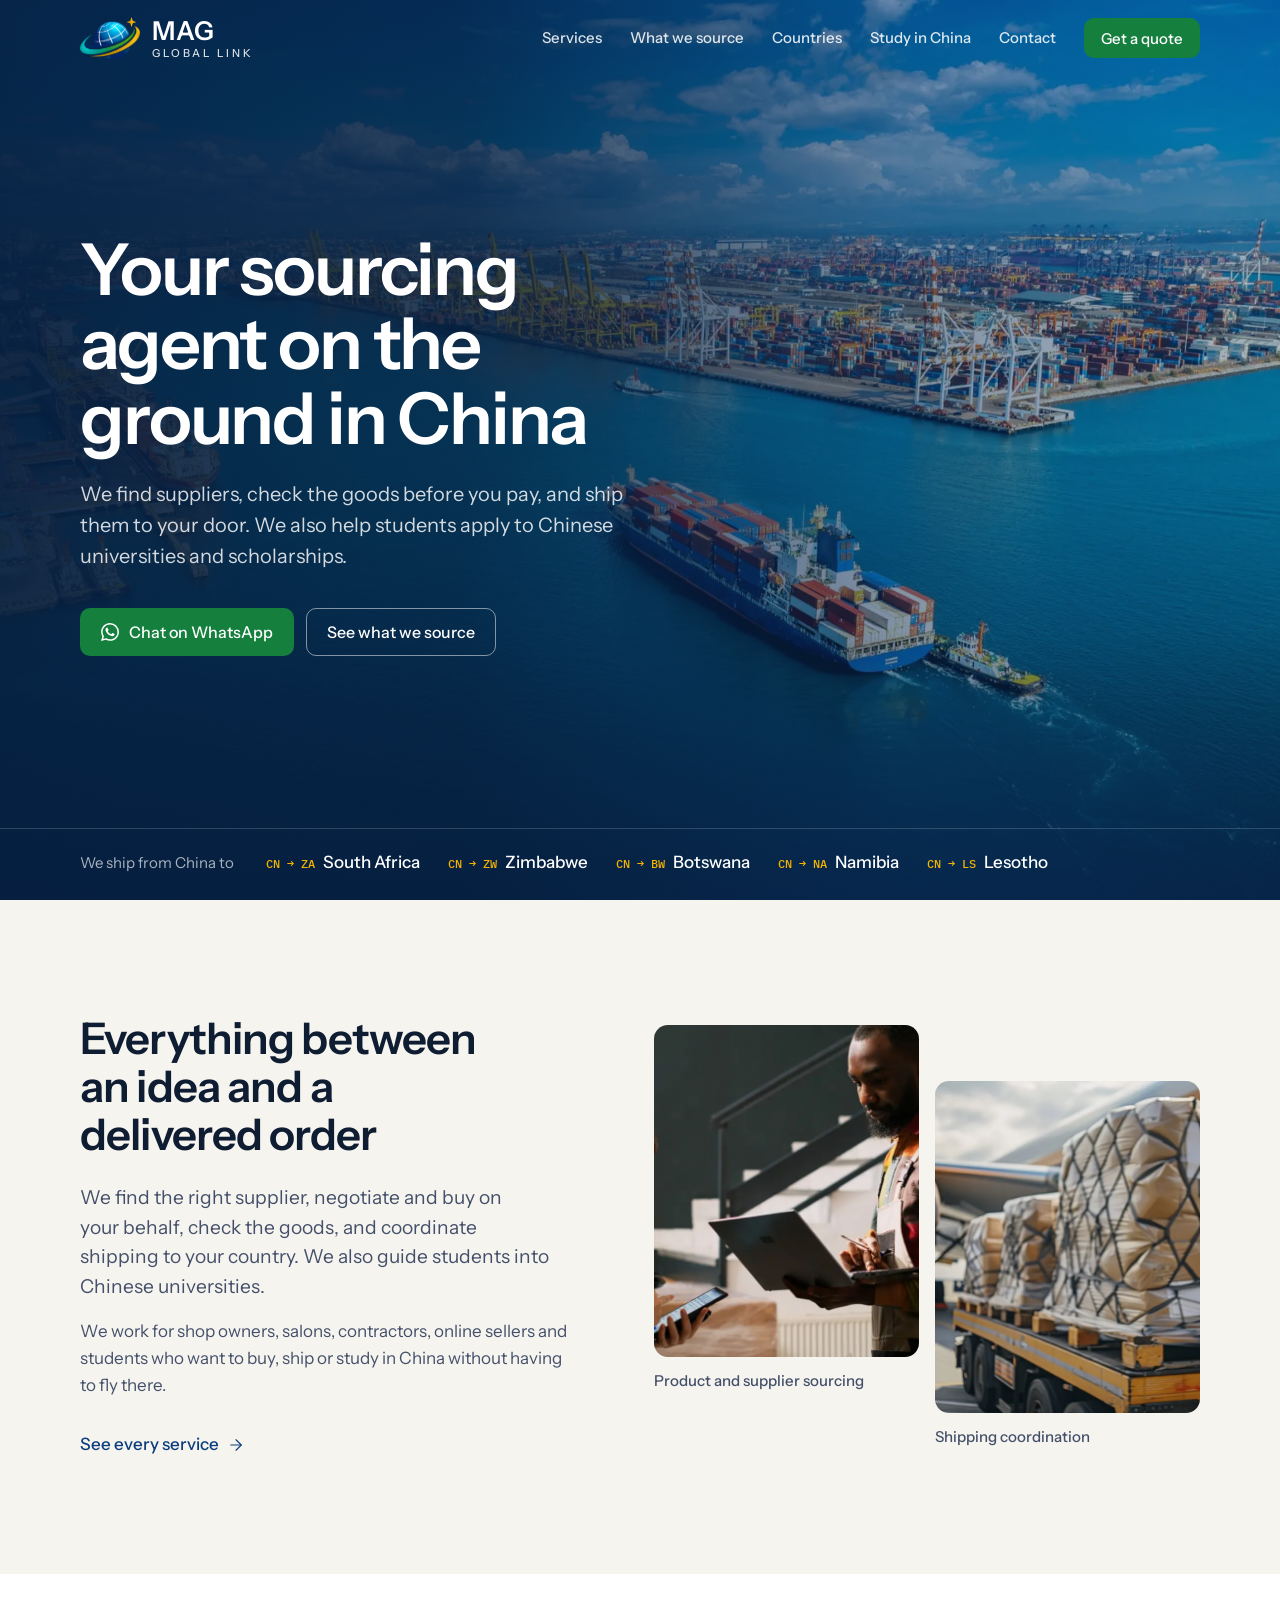
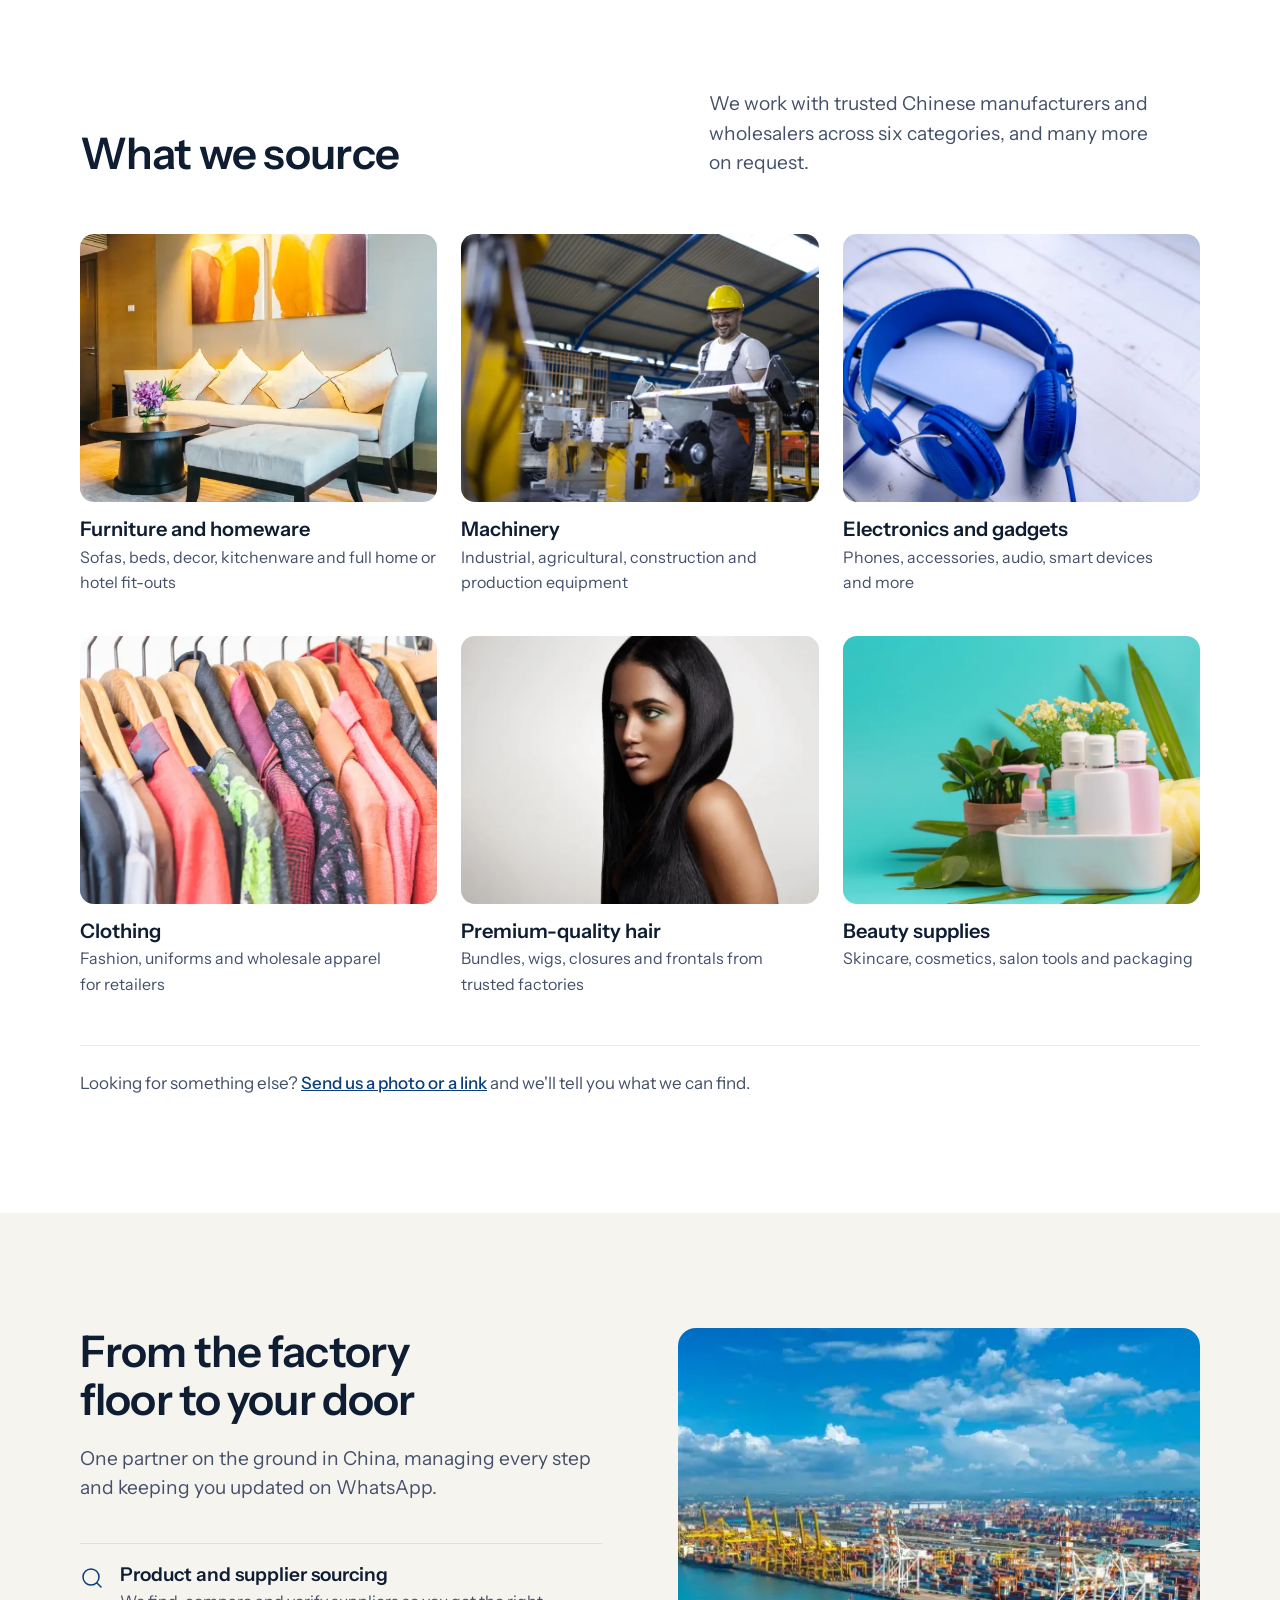
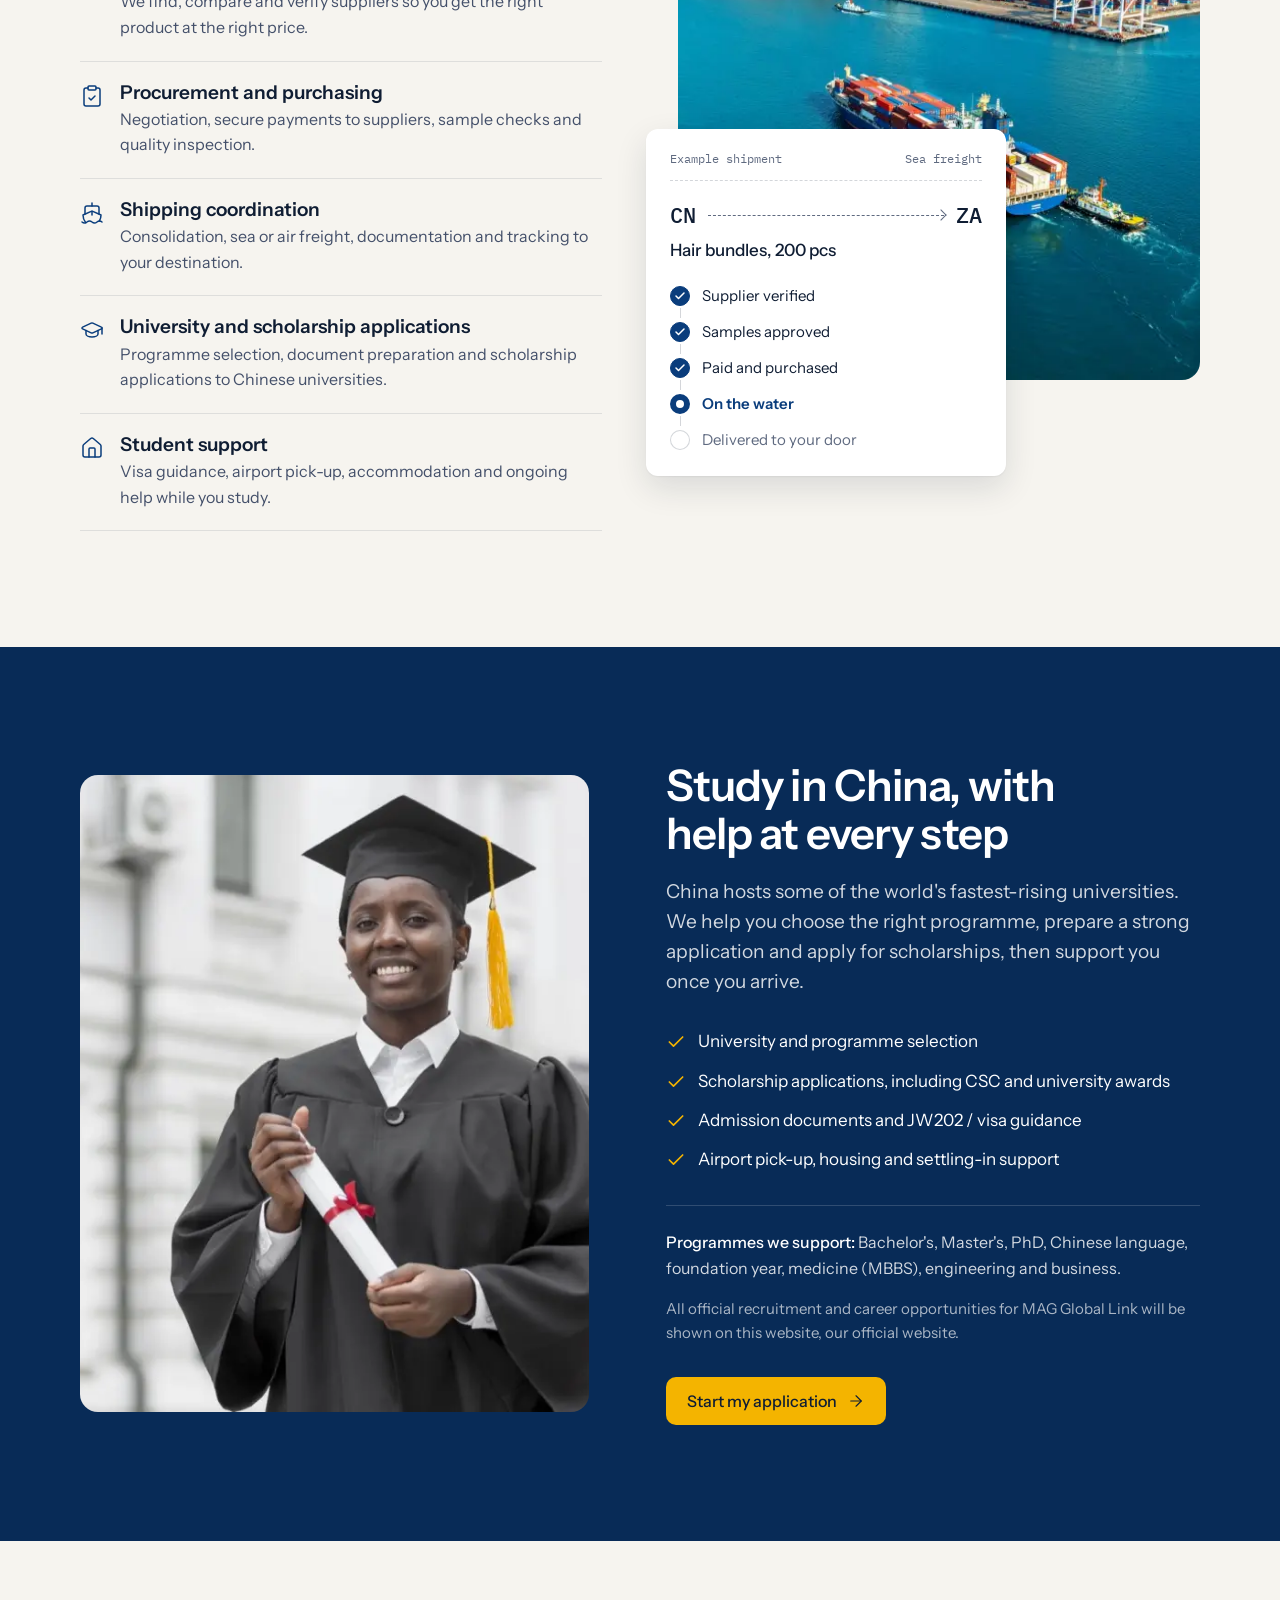
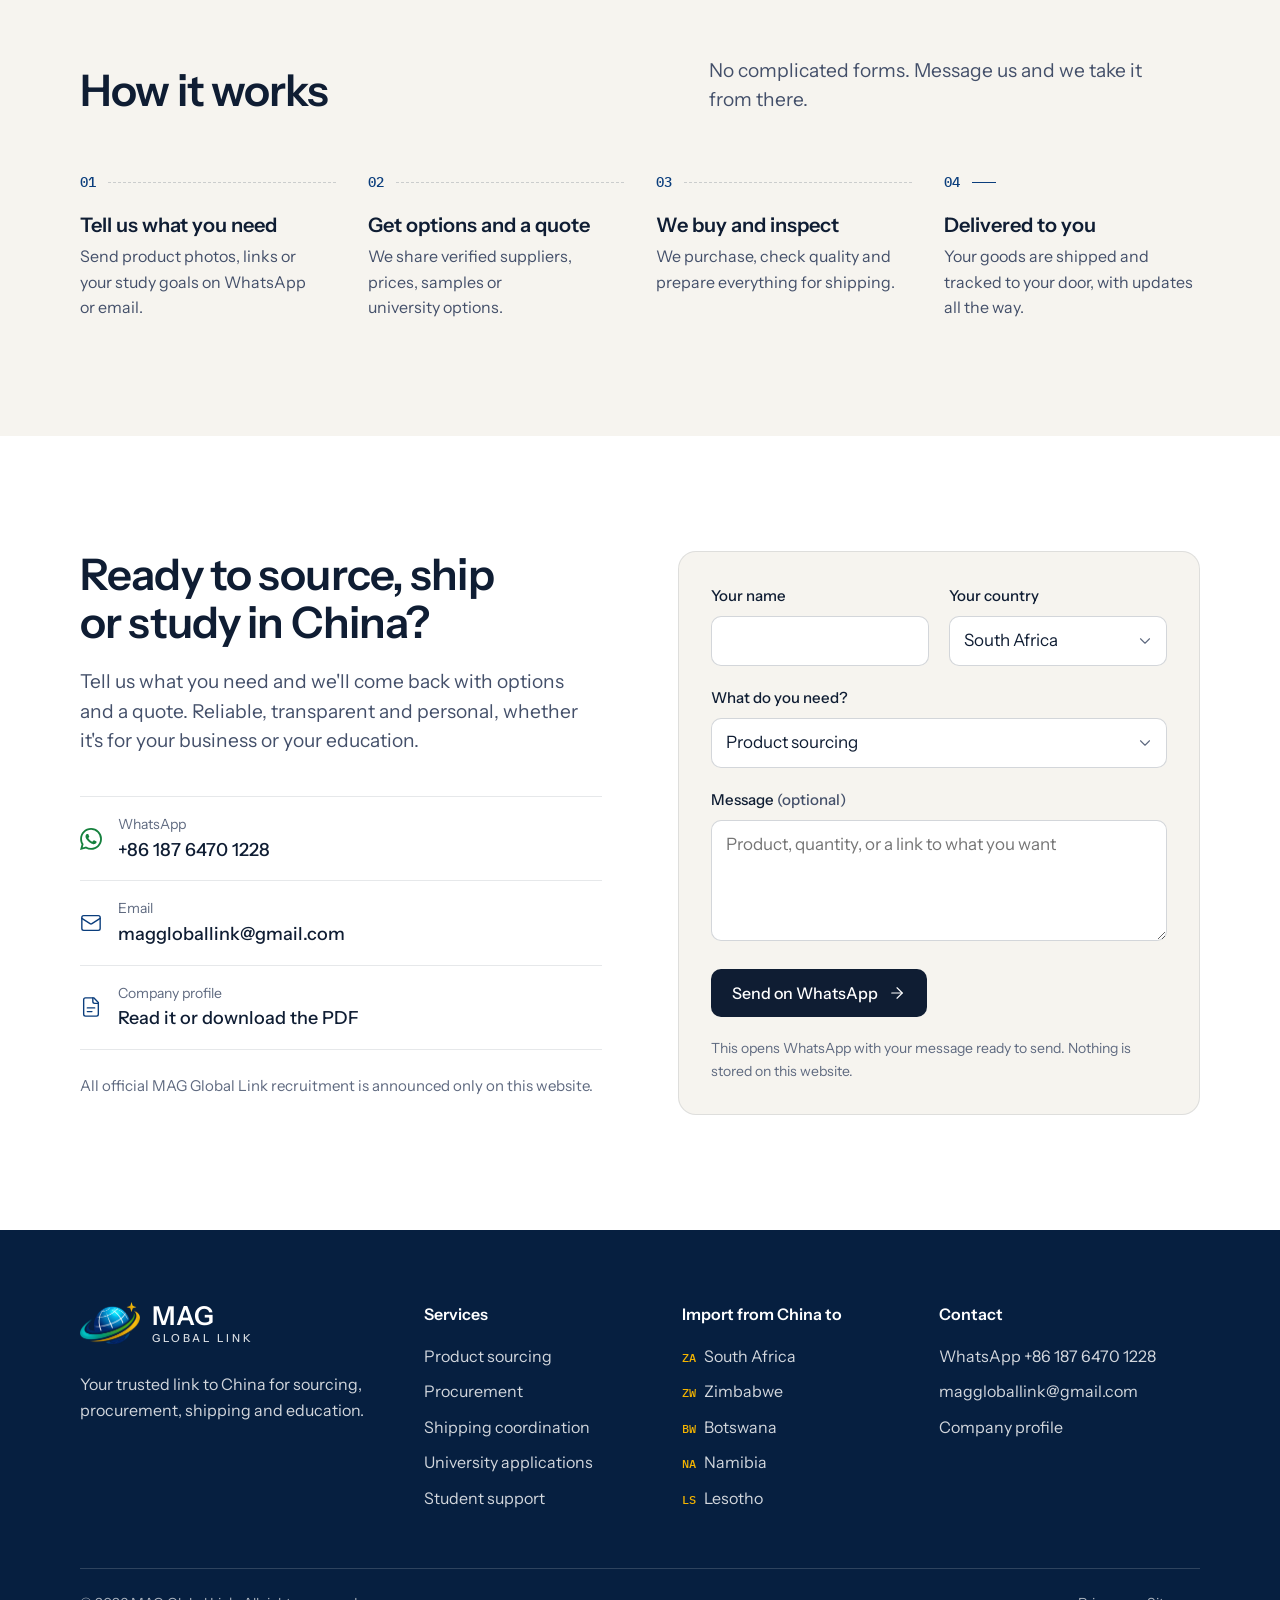
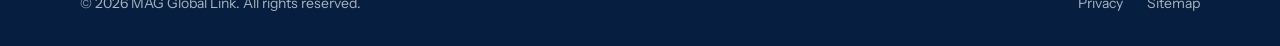
==== commit 93474be9: "Add official recruitment note to the contact section Co-Authored-By: Claude Opus 5.5 <noreply@anthro" ====
--- a/index.html
+++ b/index.html
@@ -317,6 +317,7 @@
               </a>
             </li>
           </ul>
+          <p class="contact__note">All official MAG Global Link <a href="https://www.cvchapchap.com/" target="_blank" rel="noopener">recruitment</a> is announced only on this website.</p>
         </div>
 
         <form class="form" id="quickForm" novalidate>
--- a/styles.css
+++ b/styles.css
@@ -284,6 +284,8 @@
 .contact__list small { display: block; font-size: 14px; color: var(--ink-3); }
 .contact__list strong { display: block; font-weight: 500; font-size: 18px; overflow-wrap: anywhere; }
 .contact__list a:hover strong { text-decoration: underline; text-underline-offset: 4px; text-decoration-thickness: 1px; }
+.contact__note { margin-top: 24px; font-size: 15px; color: var(--ink-3); }
+.contact__note a { color: inherit; text-decoration: none; }
 
 .form { display: grid; gap: 20px; padding: clamp(24px, 3vw, 32px); border-radius: var(--r-lg); background: var(--paper); border: 1px solid var(--line); }
 .form__row { display: grid; grid-template-columns: 1fr 1fr; gap: 20px; }
